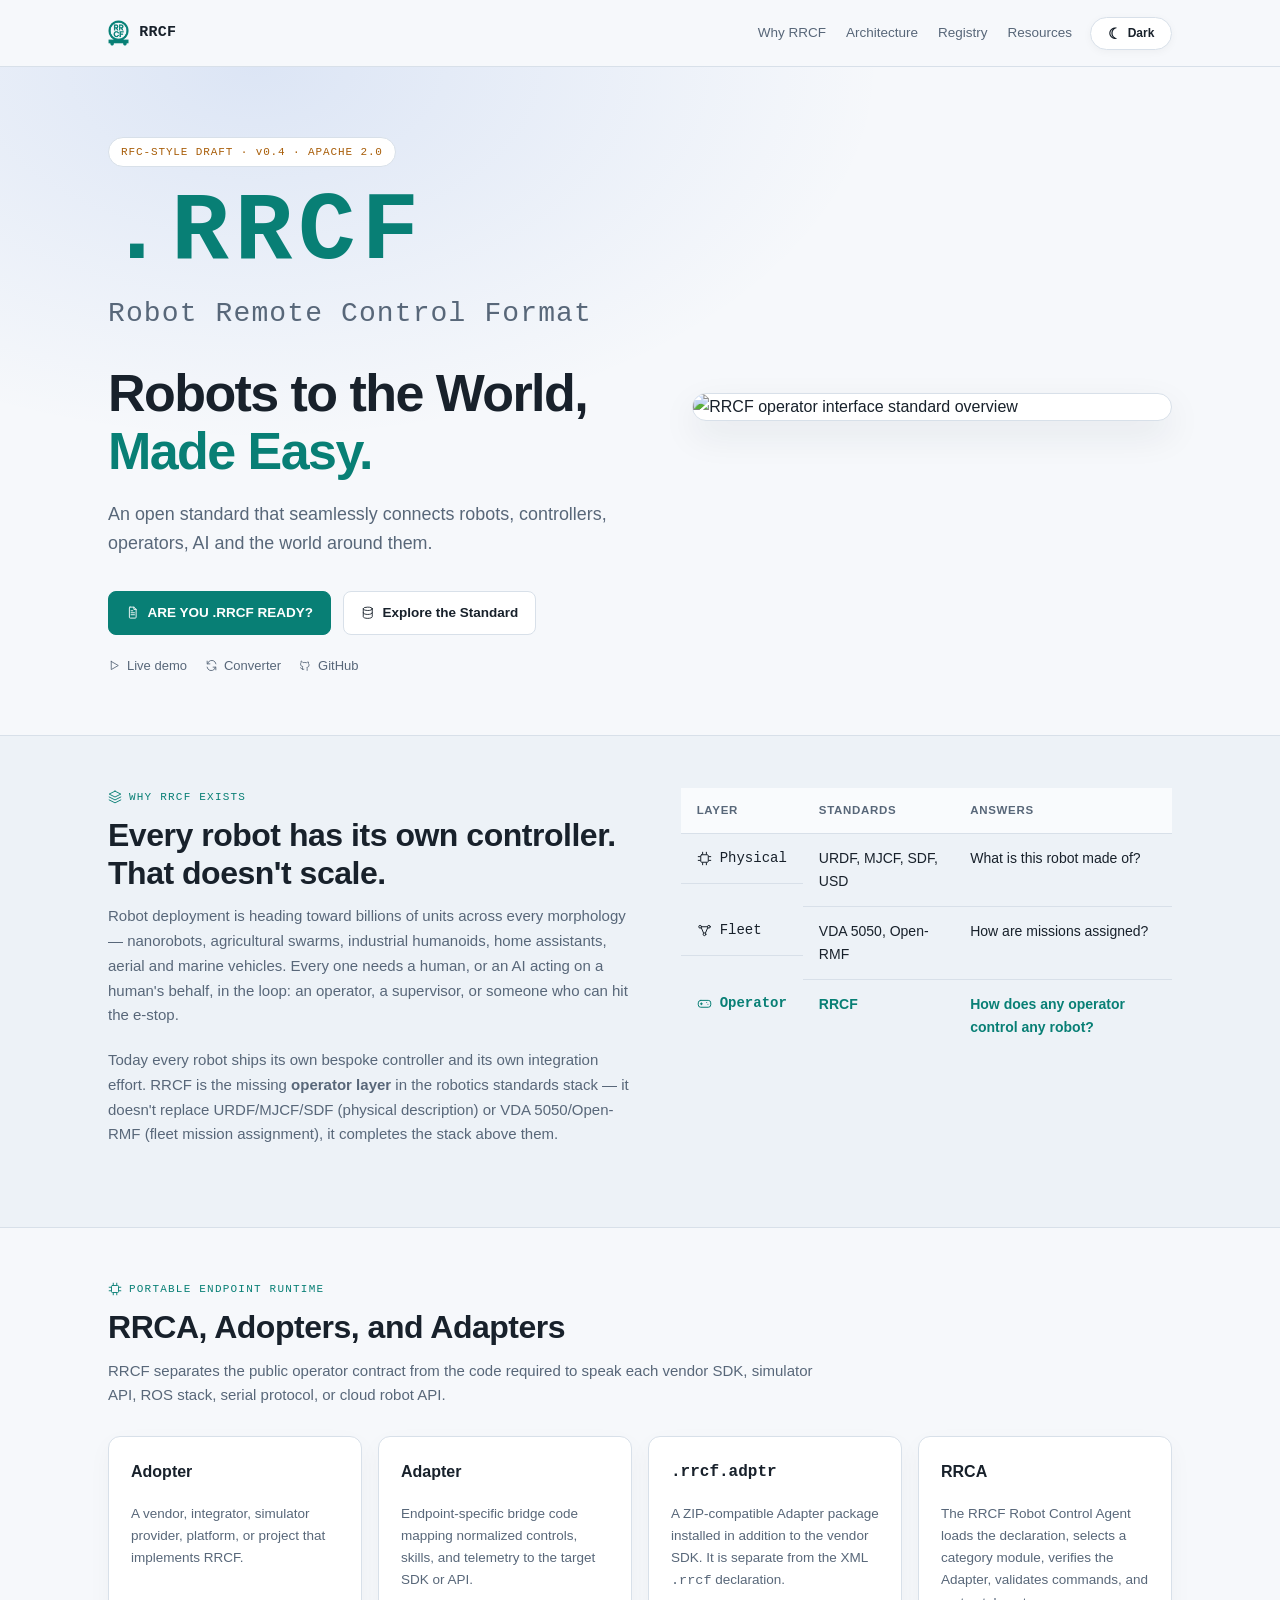
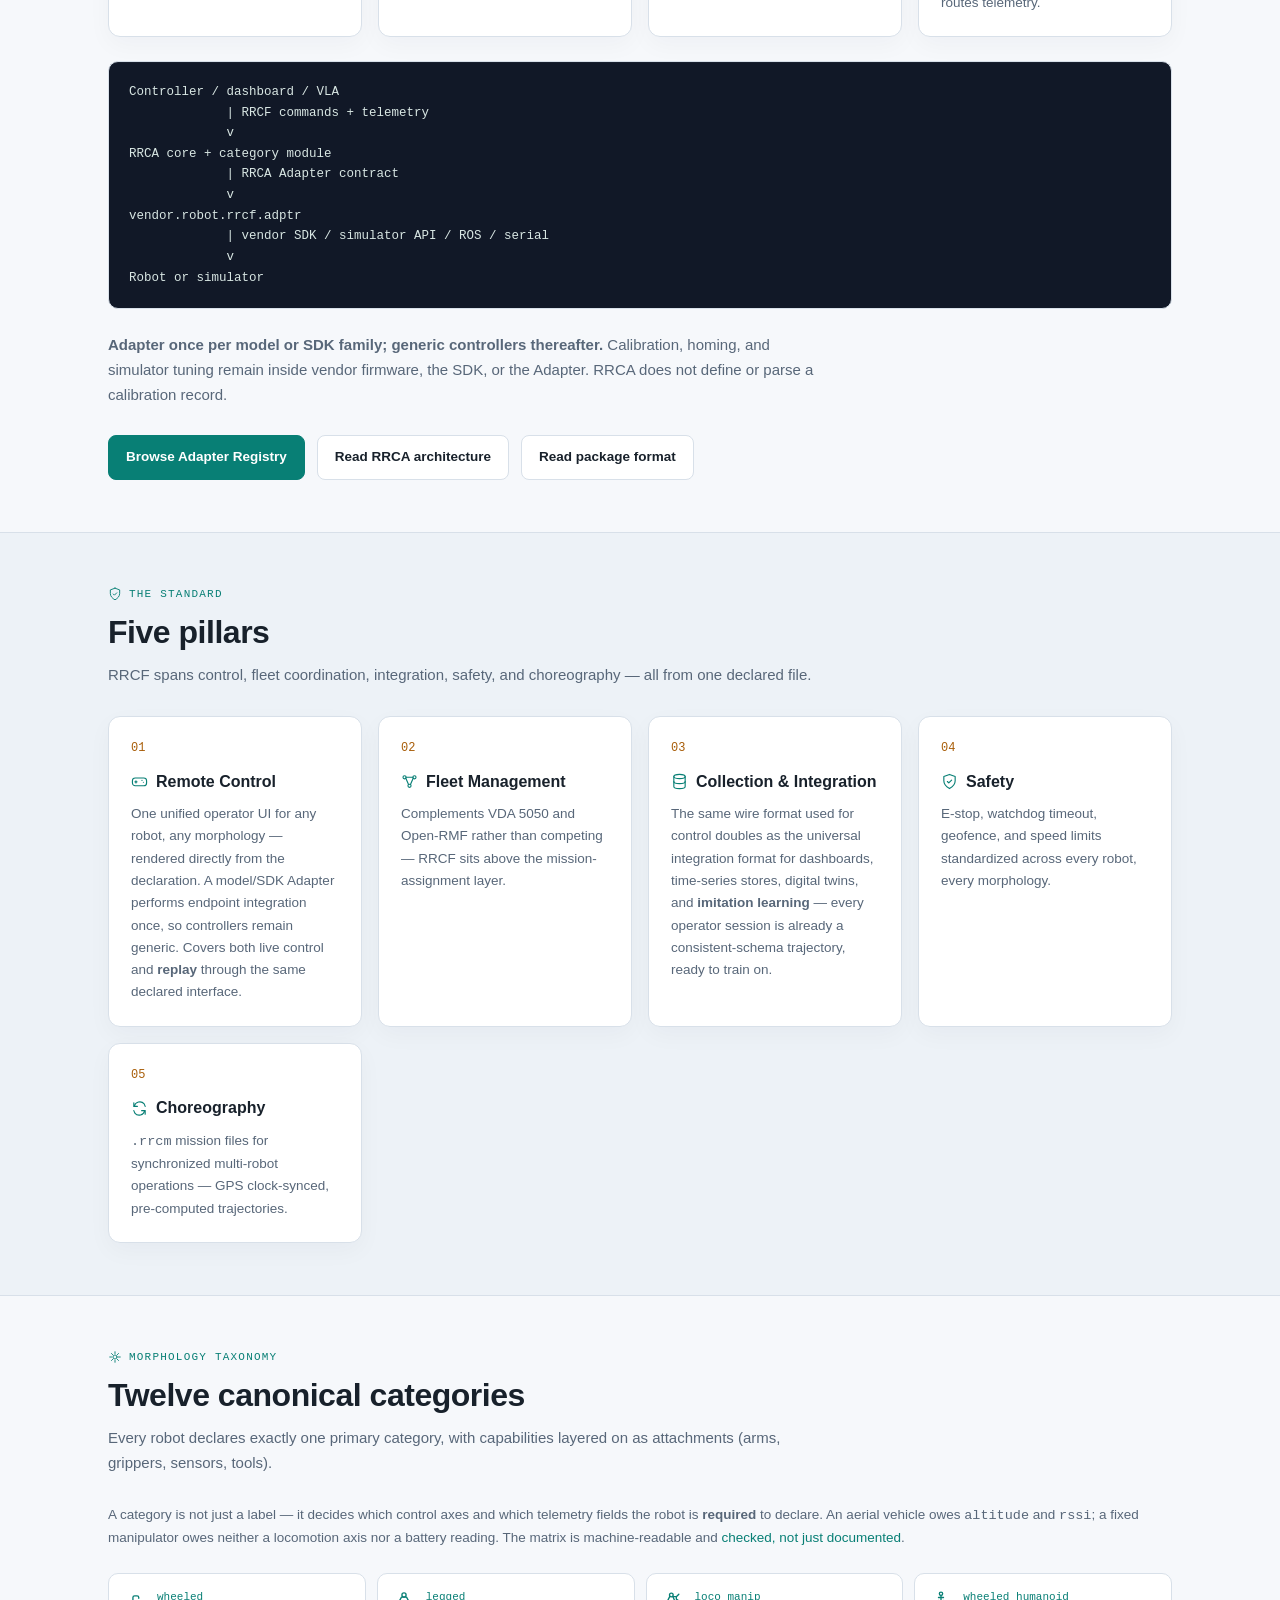
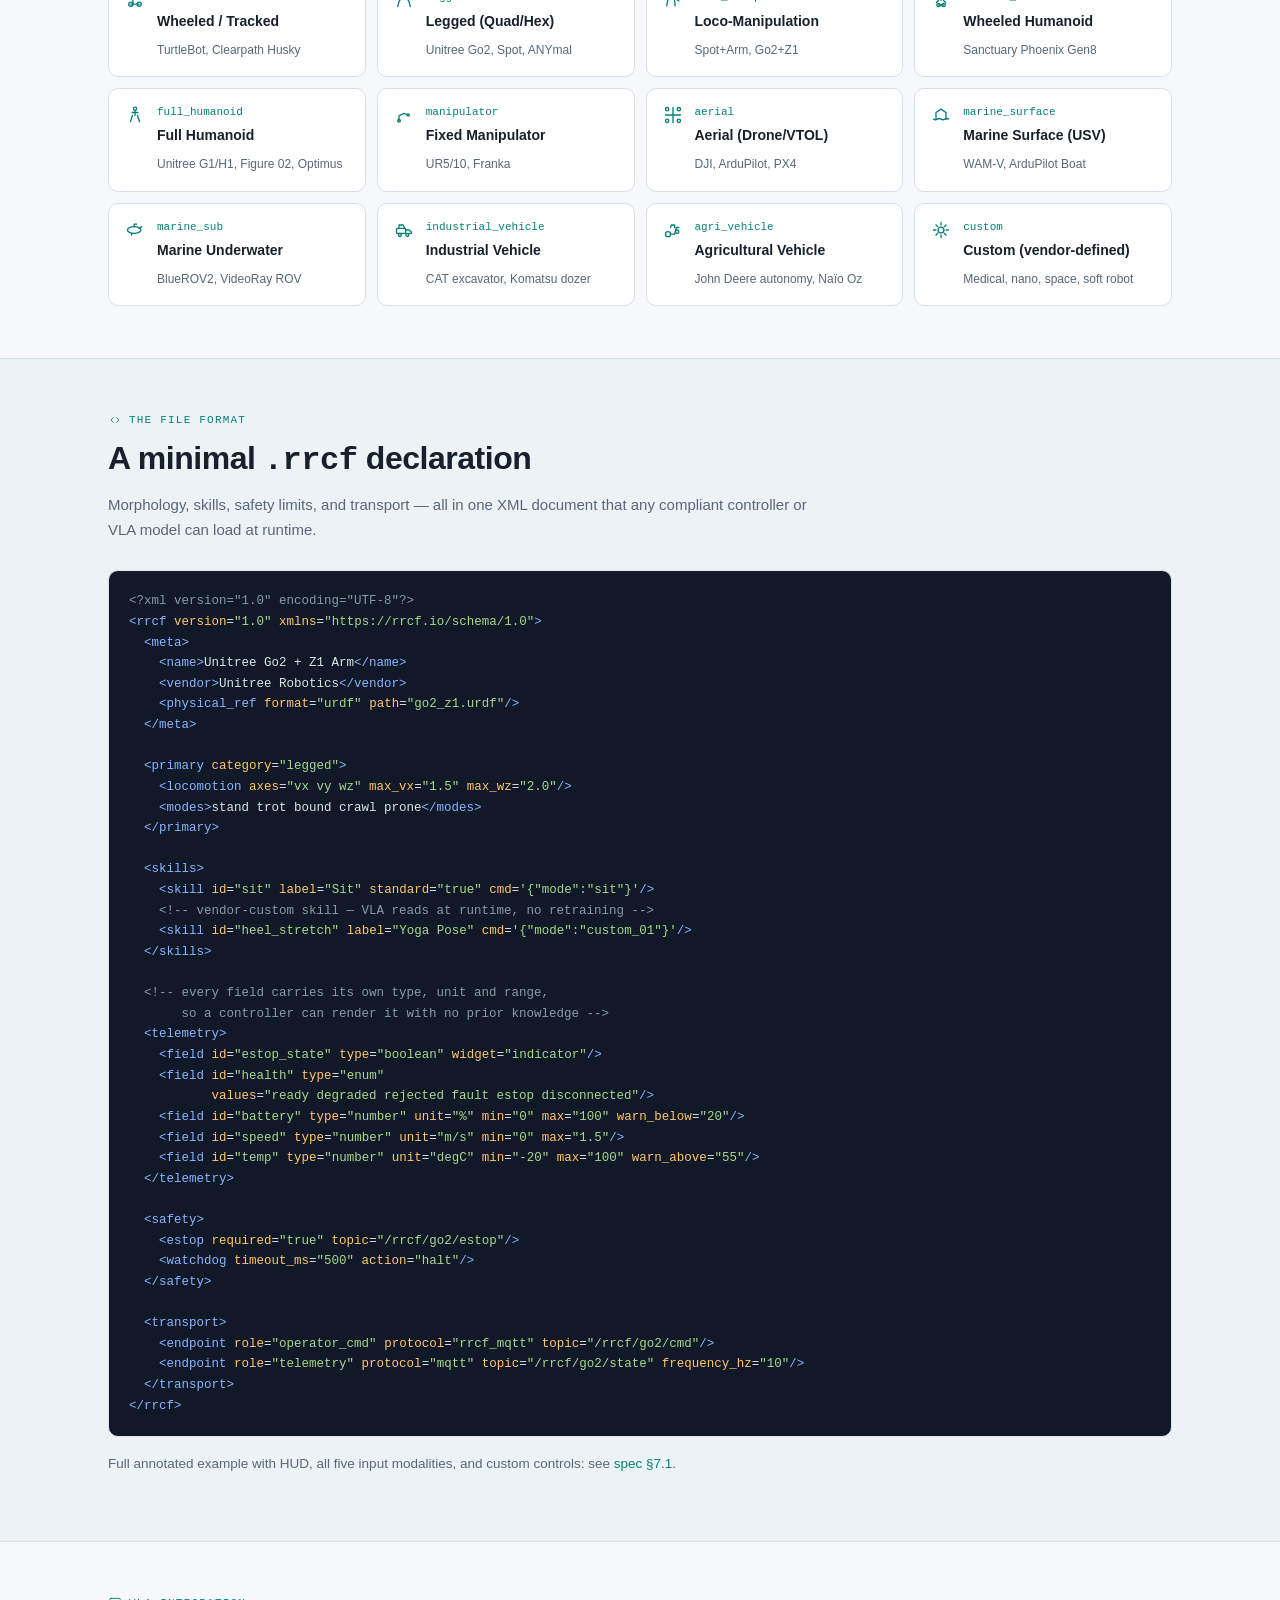
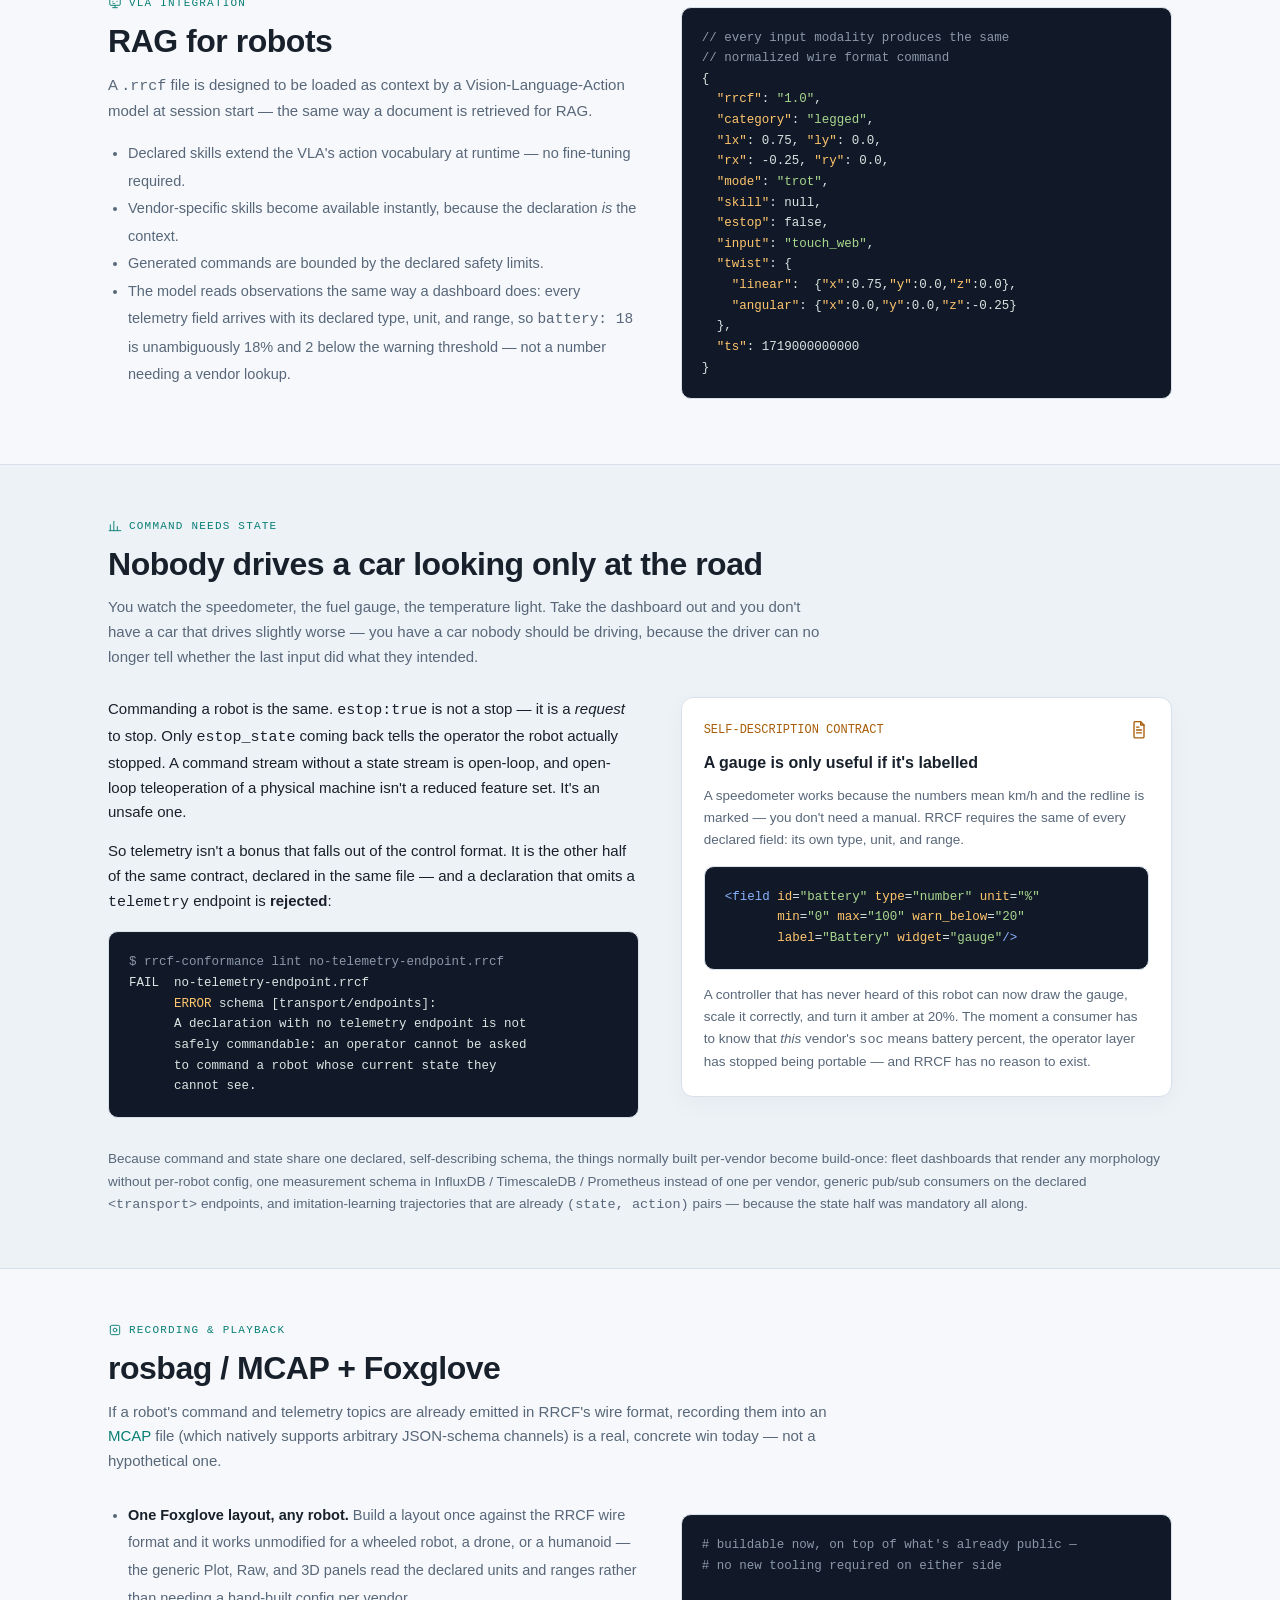
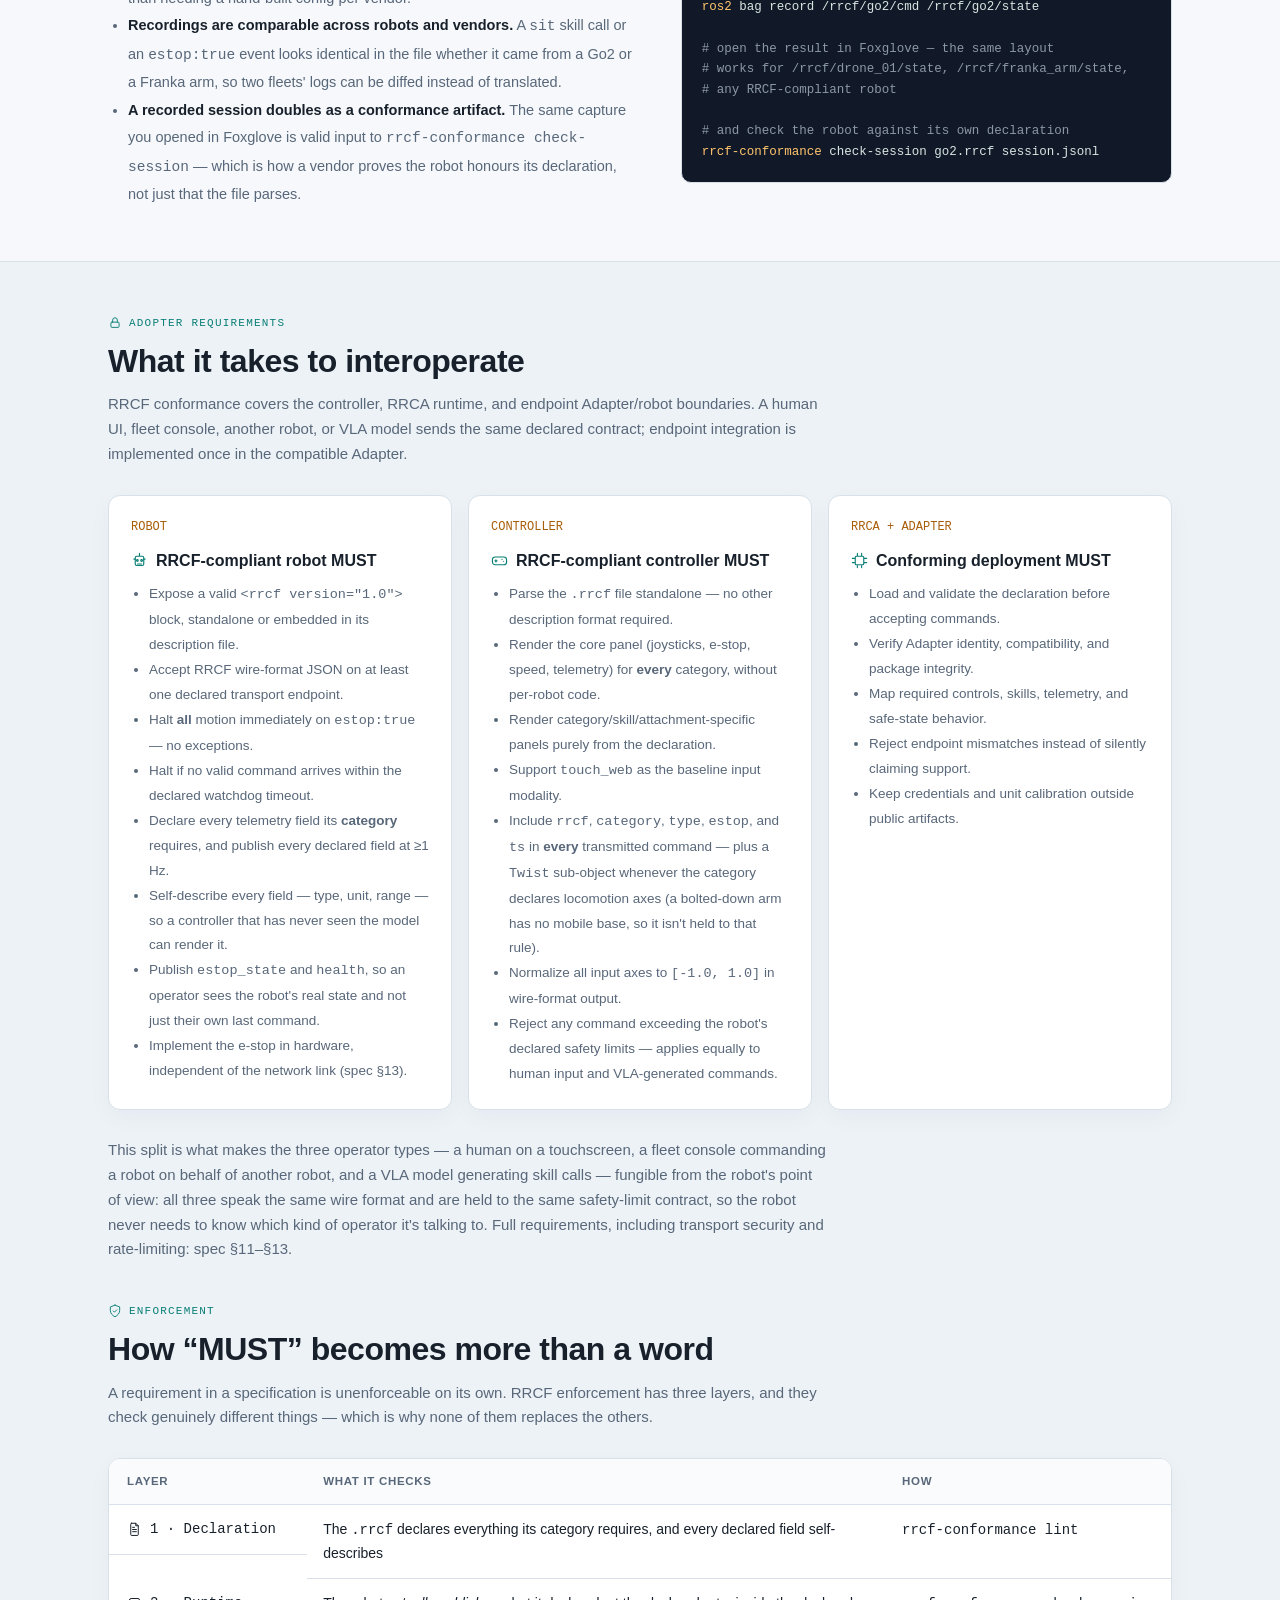
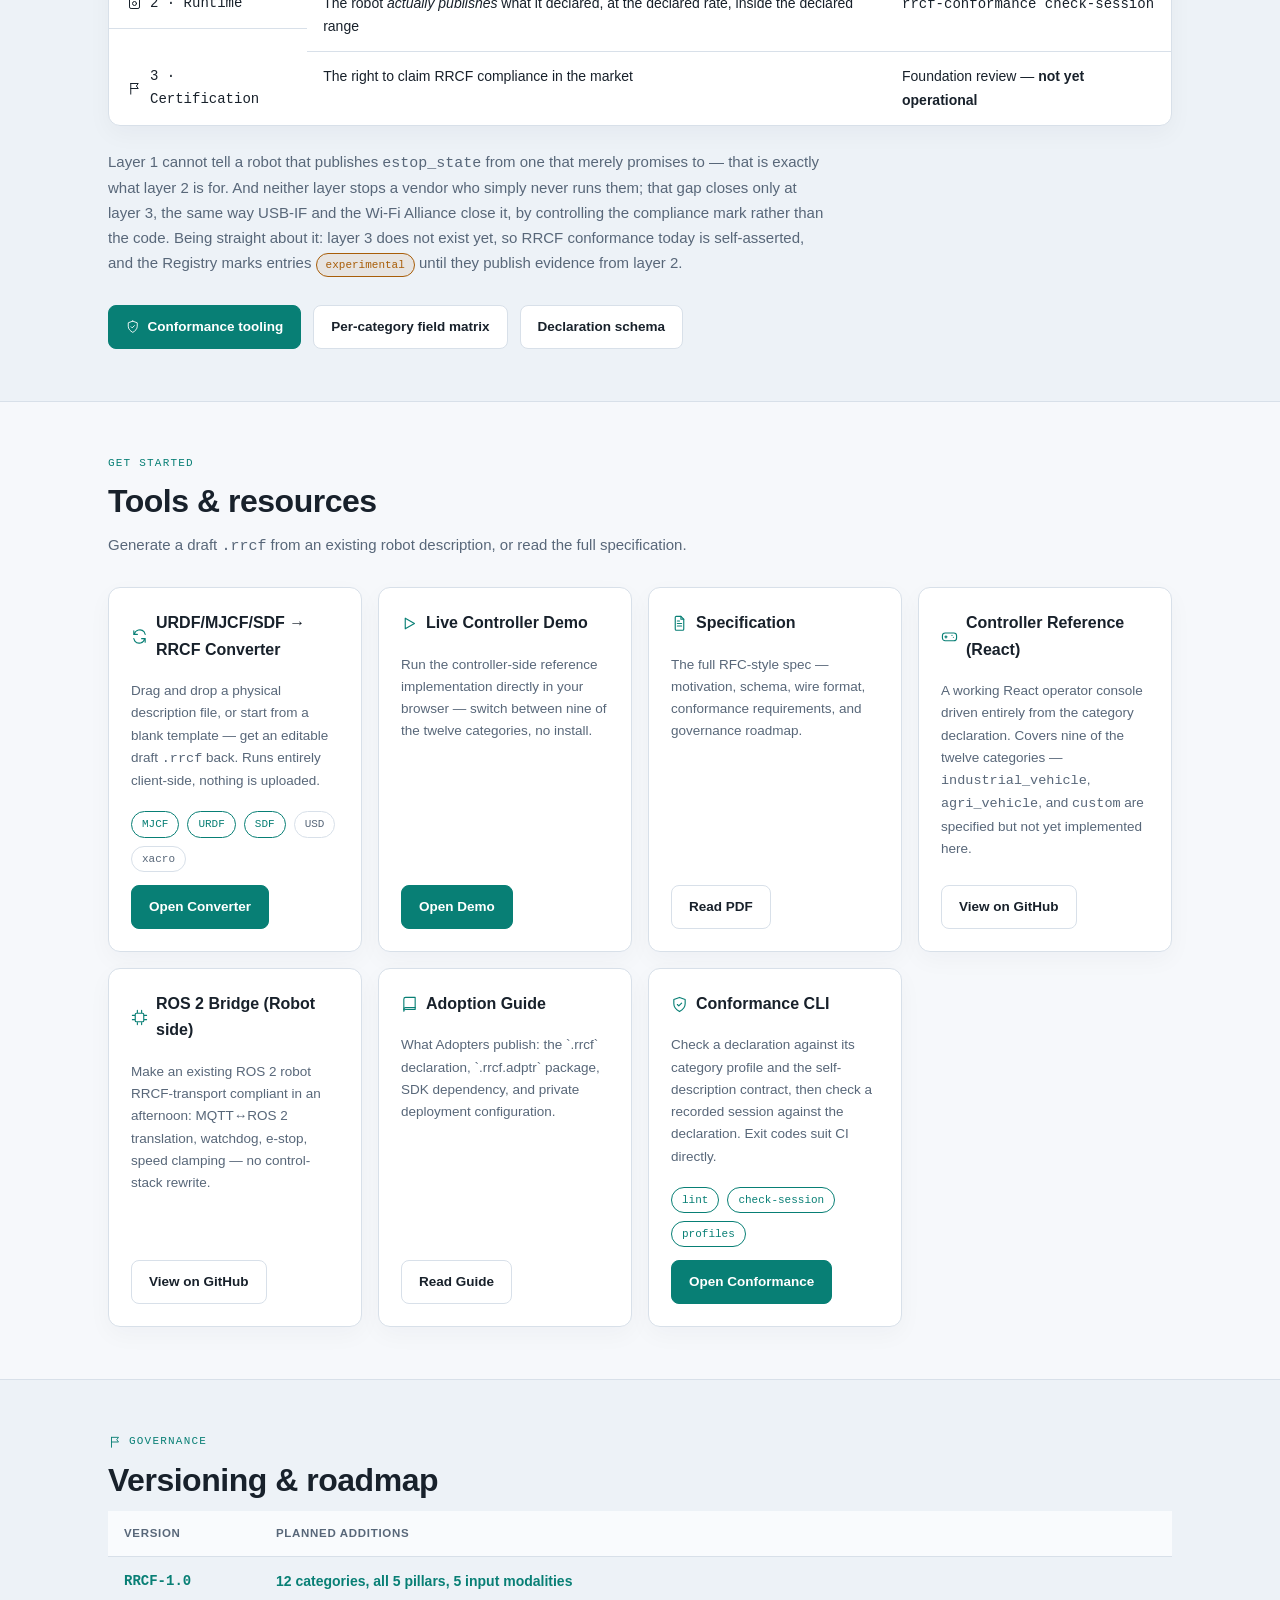
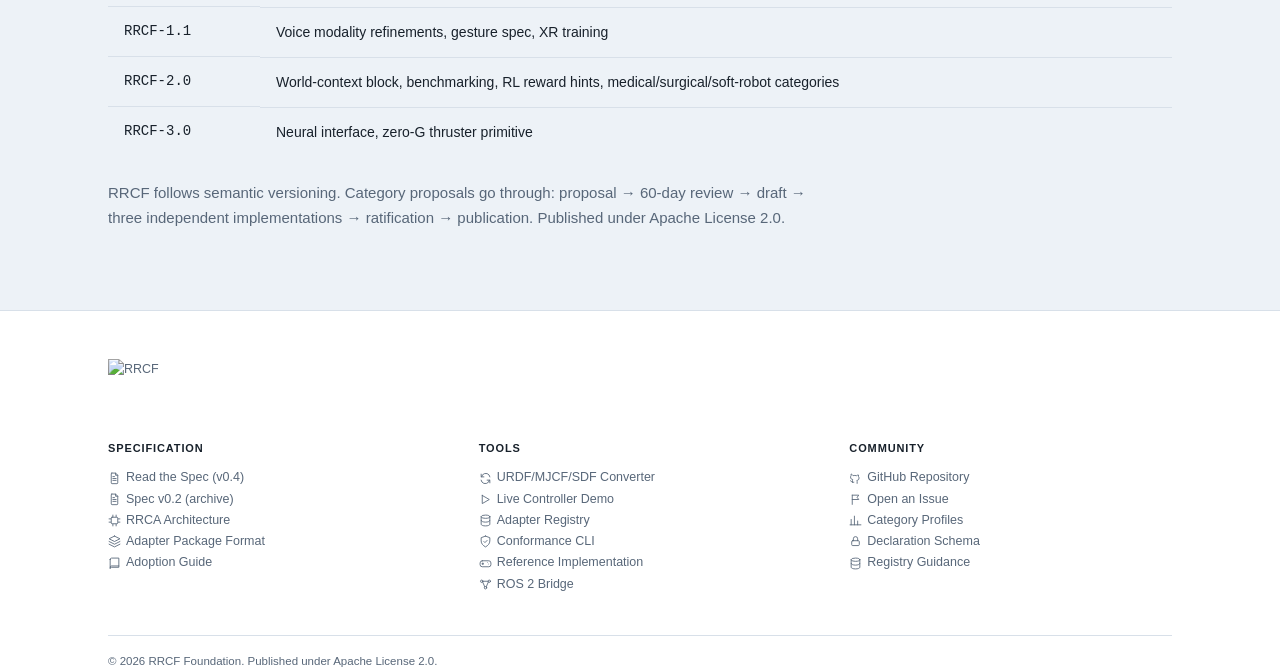
==== index.html @ bebe2f8b "hero: make .RRCF the visual anchor — 96px wordmark, tiered typography, uppercase CTA" ====
<!DOCTYPE html>
<html lang="en">
<head>
<meta charset="UTF-8">
<meta name="viewport" content="width=device-width, initial-scale=1.0">
<title>RRCF — Robot Remote Control Format</title>
<meta name="description" content="RRCF is the open Operator Interface Declaration Standard for Physical AI — one .rrcf file, any robot, any operator, human or AI.">
<link rel="icon" type="image/png" href="[data-uri]">
<script src="assets/js/theme.js?v=20260911-contract"></script>
<link rel="stylesheet" href="assets/css/style.css?v=20260911-contract">
</head>
<body>

<header class="site-nav">
  <div class="container">
    <a class="brand" href="index.html" aria-label="RRCF home"><img src="assets/images/rrcf_logo.png" alt="" style="height:26px;width:auto;display:block;"><span>RRCF</span></a>
    <div class="nav-actions">
      <nav class="links" aria-label="Primary navigation">
        <a class="nav-secondary" href="#what">Why RRCF</a>
        <a class="nav-mobile" href="#rrca">Architecture</a>
        <a class="nav-mobile" href="registry/index.html">Registry</a>
        <a class="nav-secondary" href="#tools">Resources</a>
      </nav>
      <button class="theme-toggle" type="button" data-theme-toggle aria-pressed="false"><span data-theme-icon aria-hidden="true">☾</span><span data-theme-label>Dark</span></button>
    </div>
  </div>
</header>

<section class="hero">
  <div class="container hero-grid">
    <div class="hero-copy">
      <span class="tag"><a href="https://github.com/rrcf-foundation/RRCF/blob/main/RRCF_v04_RFC_Specification.pdf" style="color:inherit;text-decoration:none;">RFC-STYLE DRAFT · v0.4 · APACHE 2.0</a></span>
      <div class="hero-wordmark">.RRCF</div>
      <div class="hero-subtitle">Robot Remote Control Format</div>
      <h1>Robots to the World, <span class="hl">Made Easy.</span></h1>
      <p class="lead">An open standard that seamlessly connects robots, controllers, operators, AI and the world around them.</p>
      <div class="hero-actions">
        <a class="btn btn-primary" href="spec/"><span class="icon" data-icon="doc"></span>ARE YOU .RRCF READY?</a>
        <a class="btn btn-secondary" href="registry/index.html"><span class="icon" data-icon="database"></span>Explore the Standard</a>
      </div>
      <div class="resource-links">
        <a href="demo/index.html"><span class="icon" data-icon="play"></span>Live demo</a>
        <a href="tools/converter.html"><span class="icon" data-icon="sync"></span>Converter</a>
        <a href="https://github.com/rrcf-foundation/RRCF"><span class="icon" data-icon="github"></span>GitHub</a>
      </div>
    </div>
    <figure class="hero-img">
      <img src="https://raw.githubusercontent.com/rrcf-foundation/RRCF/main/images/RRCF_Robot_Remote_Control_Format_full.jpg" alt="RRCF operator interface standard overview">
    </figure>
  </div>
</section>

<section id="what">
  <div class="container">
    <div class="two-col">
      <div>
        <div class="eyebrow"><span class="icon" data-icon="layers"></span>Why RRCF exists</div>
        <h2>Every robot has its own controller. That doesn't scale.</h2>
        <p class="section-sub" style="margin-bottom:20px;">
          Robot deployment is heading toward billions of units across every
          morphology — nanorobots, agricultural swarms, industrial humanoids,
          home assistants, aerial and marine vehicles. Every one needs a human,
          or an AI acting on a human's behalf, in the loop: an operator, a
          supervisor, or someone who can hit the e-stop.
        </p>
        <p class="section-sub">
          Today every robot ships its own bespoke controller and its own
          integration effort. RRCF is the missing <strong>operator layer</strong>
          in the robotics standards stack — it doesn't replace URDF/MJCF/SDF
          (physical description) or VDA 5050/Open-RMF (fleet mission
          assignment), it completes the stack above them.
        </p>
      </div>
      <div>
        <table class="stack-table">
          <thead><tr><th>Layer</th><th>Standards</th><th>Answers</th></tr></thead>
          <tbody>
            <tr><td><span class="icon" data-icon="cpu"></span>Physical</td><td>URDF, MJCF, SDF, USD</td><td>What is this robot made of?</td></tr>
            <tr><td><span class="icon" data-icon="network"></span>Fleet</td><td>VDA 5050, Open-RMF</td><td>How are missions assigned?</td></tr>
            <tr class="highlight"><td><span class="icon" data-icon="controller"></span>Operator</td><td>RRCF</td><td>How does any operator control any robot?</td></tr>
          </tbody>
        </table>
      </div>
    </div>
  </div>
</section>

<section id="rrca">
  <div class="container">
    <div class="eyebrow"><span class="icon" data-icon="cpu"></span>Portable endpoint runtime</div>
    <h2>RRCA, Adopters, and Adapters</h2>
    <p class="section-sub">RRCF separates the public operator contract from the code required to speak each vendor SDK, simulator API, ROS stack, serial protocol, or cloud robot API.</p>
    <div class="tool-grid">
      <div class="tool-card"><h3>Adopter</h3><p>A vendor, integrator, simulator provider, platform, or project that implements RRCF.</p></div>
      <div class="tool-card"><h3>Adapter</h3><p>Endpoint-specific bridge code mapping normalized controls, skills, and telemetry to the target SDK or API.</p></div>
      <div class="tool-card"><h3><code>.rrcf.adptr</code></h3><p>A ZIP-compatible Adapter package installed in addition to the vendor SDK. It is separate from the XML <code>.rrcf</code> declaration.</p></div>
      <div class="tool-card"><h3>RRCA</h3><p>The RRCF Robot Control Agent loads the declaration, selects a category module, verifies the Adapter, validates commands, and routes telemetry.</p></div>
    </div>
    <pre class="code-block architecture-flow">Controller / dashboard / VLA
             | RRCF commands + telemetry
             v
RRCA core + category module
             | RRCA Adapter contract
             v
vendor.robot.rrcf.adptr
             | vendor SDK / simulator API / ROS / serial
             v
Robot or simulator</pre>
    <p class="section-sub"><strong>Adapter once per model or SDK family; generic controllers thereafter.</strong> Calibration, homing, and simulator tuning remain inside vendor firmware, the SDK, or the Adapter. RRCA does not define or parse a calibration record.</p>
    <div class="hero-actions" style="justify-content:flex-start;margin:0;">
      <a class="btn btn-primary" href="registry/index.html">Browse Adapter Registry</a>
      <a class="btn btn-secondary" href="https://github.com/rrcf-foundation/RRCF/blob/main/architecture/rrca.md">Read RRCA architecture</a>
      <a class="btn btn-secondary" href="https://github.com/rrcf-foundation/RRCF/blob/main/architecture/adapter-package.md">Read package format</a>
    </div>
  </div>
</section>

<section id="pillars">
  <div class="container">
    <div class="eyebrow"><span class="icon" data-icon="shield"></span>The standard</div>
    <h2>Five pillars</h2>
    <p class="section-sub">RRCF spans control, fleet coordination, integration, safety, and choreography — all from one declared file.</p>
    <div class="pillars">
      <div class="pillar-card">
        <div class="num">01</div>
        <h3><span class="icon" data-icon="controller"></span>Remote Control</h3>
        <p>One unified operator UI for any robot, any morphology — rendered directly from the declaration. A model/SDK Adapter performs endpoint integration once, so controllers remain generic. Covers both live control and <strong>replay</strong> through the same declared interface.</p>
      </div>
      <div class="pillar-card">
        <div class="num">02</div>
        <h3><span class="icon" data-icon="network"></span>Fleet Management</h3>
        <p>Complements VDA 5050 and Open-RMF rather than competing — RRCF sits above the mission-assignment layer.</p>
      </div>
      <div class="pillar-card">
        <div class="num">03</div>
        <h3><span class="icon" data-icon="database"></span>Collection &amp; Integration</h3>
        <p>The same wire format used for control doubles as the universal integration format for dashboards, time-series stores, digital twins, and <strong>imitation learning</strong> — every operator session is already a consistent-schema trajectory, ready to train on.</p>
      </div>
      <div class="pillar-card">
        <div class="num">04</div>
        <h3><span class="icon" data-icon="shield"></span>Safety</h3>
        <p>E-stop, watchdog timeout, geofence, and speed limits standardized across every robot, every morphology.</p>
      </div>
      <div class="pillar-card">
        <div class="num">05</div>
        <h3><span class="icon" data-icon="sync"></span>Choreography</h3>
        <p><code>.rrcm</code> mission files for synchronized multi-robot operations — GPS clock-synced, pre-computed trajectories.</p>
      </div>
    </div>
  </div>
</section>

<section id="categories">
  <div class="container">
    <div class="eyebrow"><span class="icon" data-icon="custom"></span>Morphology taxonomy</div>
    <h2>Twelve canonical categories</h2>
    <p class="section-sub">Every robot declares exactly one primary category, with capabilities layered on as attachments (arms, grippers, sensors, tools).</p>
    <p class="inline-note" style="margin:0 0 24px;">
      A category is not just a label — it decides which control axes and which
      telemetry fields the robot is <strong>required</strong> to declare. An
      aerial vehicle owes <code>altitude</code> and <code>rssi</code>; a fixed
      manipulator owes neither a locomotion axis nor a battery reading. The
      matrix is machine-readable and
      <a href="https://github.com/rrcf-foundation/RRCF/blob/main/conformance/profiles/category-profiles.json">checked, not just documented</a>.
    </p>
    <div class="cat-grid">
      <div class="cat-chip"><span class="icon" data-icon="wheeled"></span><span><span class="id">wheeled</span><span class="label">Wheeled / Tracked</span><span class="ex">TurtleBot, Clearpath Husky</span></span></div>
      <div class="cat-chip"><span class="icon" data-icon="legged"></span><span><span class="id">legged</span><span class="label">Legged (Quad/Hex)</span><span class="ex">Unitree Go2, Spot, ANYmal</span></span></div>
      <div class="cat-chip"><span class="icon" data-icon="loco_manip"></span><span><span class="id">loco_manip</span><span class="label">Loco-Manipulation</span><span class="ex">Spot+Arm, Go2+Z1</span></span></div>
      <div class="cat-chip"><span class="icon" data-icon="wheeled_humanoid"></span><span><span class="id">wheeled_humanoid</span><span class="label">Wheeled Humanoid</span><span class="ex">Sanctuary Phoenix Gen8</span></span></div>
      <div class="cat-chip"><span class="icon" data-icon="full_humanoid"></span><span><span class="id">full_humanoid</span><span class="label">Full Humanoid</span><span class="ex">Unitree G1/H1, Figure 02, Optimus</span></span></div>
      <div class="cat-chip"><span class="icon" data-icon="manipulator"></span><span><span class="id">manipulator</span><span class="label">Fixed Manipulator</span><span class="ex">UR5/10, Franka</span></span></div>
      <div class="cat-chip"><span class="icon" data-icon="aerial"></span><span><span class="id">aerial</span><span class="label">Aerial (Drone/VTOL)</span><span class="ex">DJI, ArduPilot, PX4</span></span></div>
      <div class="cat-chip"><span class="icon" data-icon="marine_surface"></span><span><span class="id">marine_surface</span><span class="label">Marine Surface (USV)</span><span class="ex">WAM-V, ArduPilot Boat</span></span></div>
      <div class="cat-chip"><span class="icon" data-icon="marine_sub"></span><span><span class="id">marine_sub</span><span class="label">Marine Underwater</span><span class="ex">BlueROV2, VideoRay ROV</span></span></div>
      <div class="cat-chip"><span class="icon" data-icon="industrial_vehicle"></span><span><span class="id">industrial_vehicle</span><span class="label">Industrial Vehicle</span><span class="ex">CAT excavator, Komatsu dozer</span></span></div>
      <div class="cat-chip"><span class="icon" data-icon="agri_vehicle"></span><span><span class="id">agri_vehicle</span><span class="label">Agricultural Vehicle</span><span class="ex">John Deere autonomy, Naïo Oz</span></span></div>
      <div class="cat-chip"><span class="icon" data-icon="custom"></span><span><span class="id">custom</span><span class="label">Custom (vendor-defined)</span><span class="ex">Medical, nano, space, soft robot</span></span></div>
    </div>
  </div>
</section>

<section id="example">
  <div class="container">
    <div class="eyebrow"><span class="icon" data-icon="code"></span>The file format</div>
    <h2>A minimal <code>.rrcf</code> declaration</h2>
    <p class="section-sub">Morphology, skills, safety limits, and transport — all in one XML document that any compliant controller or VLA model can load at runtime.</p>
    <pre class="code-block"><span class="cm">&lt;?xml version="1.0" encoding="UTF-8"?&gt;</span>
<span class="tag">&lt;rrcf</span> <span class="attr">version</span>=<span class="str">"1.0"</span> <span class="attr">xmlns</span>=<span class="str">"https://rrcf.io/schema/1.0"</span><span class="tag">&gt;</span>
  <span class="tag">&lt;meta&gt;</span>
    <span class="tag">&lt;name&gt;</span>Unitree Go2 + Z1 Arm<span class="tag">&lt;/name&gt;</span>
    <span class="tag">&lt;vendor&gt;</span>Unitree Robotics<span class="tag">&lt;/vendor&gt;</span>
    <span class="tag">&lt;physical_ref</span> <span class="attr">format</span>=<span class="str">"urdf"</span> <span class="attr">path</span>=<span class="str">"go2_z1.urdf"</span><span class="tag">/&gt;</span>
  <span class="tag">&lt;/meta&gt;</span>

  <span class="tag">&lt;primary</span> <span class="attr">category</span>=<span class="str">"legged"</span><span class="tag">&gt;</span>
    <span class="tag">&lt;locomotion</span> <span class="attr">axes</span>=<span class="str">"vx vy wz"</span> <span class="attr">max_vx</span>=<span class="str">"1.5"</span> <span class="attr">max_wz</span>=<span class="str">"2.0"</span><span class="tag">/&gt;</span>
    <span class="tag">&lt;modes&gt;</span>stand trot bound crawl prone<span class="tag">&lt;/modes&gt;</span>
  <span class="tag">&lt;/primary&gt;</span>

  <span class="tag">&lt;skills&gt;</span>
    <span class="tag">&lt;skill</span> <span class="attr">id</span>=<span class="str">"sit"</span> <span class="attr">label</span>=<span class="str">"Sit"</span> <span class="attr">standard</span>=<span class="str">"true"</span> <span class="attr">cmd</span>=<span class="str">'{"mode":"sit"}'</span><span class="tag">/&gt;</span>
    <span class="cm">&lt;!-- vendor-custom skill — VLA reads at runtime, no retraining --&gt;</span>
    <span class="tag">&lt;skill</span> <span class="attr">id</span>=<span class="str">"heel_stretch"</span> <span class="attr">label</span>=<span class="str">"Yoga Pose"</span> <span class="attr">cmd</span>=<span class="str">'{"mode":"custom_01"}'</span><span class="tag">/&gt;</span>
  <span class="tag">&lt;/skills&gt;</span>

  <span class="cm">&lt;!-- every field carries its own type, unit and range,
       so a controller can render it with no prior knowledge --&gt;</span>
  <span class="tag">&lt;telemetry&gt;</span>
    <span class="tag">&lt;field</span> <span class="attr">id</span>=<span class="str">"estop_state"</span> <span class="attr">type</span>=<span class="str">"boolean"</span> <span class="attr">widget</span>=<span class="str">"indicator"</span><span class="tag">/&gt;</span>
    <span class="tag">&lt;field</span> <span class="attr">id</span>=<span class="str">"health"</span> <span class="attr">type</span>=<span class="str">"enum"</span>
           <span class="attr">values</span>=<span class="str">"ready degraded rejected fault estop disconnected"</span><span class="tag">/&gt;</span>
    <span class="tag">&lt;field</span> <span class="attr">id</span>=<span class="str">"battery"</span> <span class="attr">type</span>=<span class="str">"number"</span> <span class="attr">unit</span>=<span class="str">"%"</span> <span class="attr">min</span>=<span class="str">"0"</span> <span class="attr">max</span>=<span class="str">"100"</span> <span class="attr">warn_below</span>=<span class="str">"20"</span><span class="tag">/&gt;</span>
    <span class="tag">&lt;field</span> <span class="attr">id</span>=<span class="str">"speed"</span> <span class="attr">type</span>=<span class="str">"number"</span> <span class="attr">unit</span>=<span class="str">"m/s"</span> <span class="attr">min</span>=<span class="str">"0"</span> <span class="attr">max</span>=<span class="str">"1.5"</span><span class="tag">/&gt;</span>
    <span class="tag">&lt;field</span> <span class="attr">id</span>=<span class="str">"temp"</span> <span class="attr">type</span>=<span class="str">"number"</span> <span class="attr">unit</span>=<span class="str">"degC"</span> <span class="attr">min</span>=<span class="str">"-20"</span> <span class="attr">max</span>=<span class="str">"100"</span> <span class="attr">warn_above</span>=<span class="str">"55"</span><span class="tag">/&gt;</span>
  <span class="tag">&lt;/telemetry&gt;</span>

  <span class="tag">&lt;safety&gt;</span>
    <span class="tag">&lt;estop</span> <span class="attr">required</span>=<span class="str">"true"</span> <span class="attr">topic</span>=<span class="str">"/rrcf/go2/estop"</span><span class="tag">/&gt;</span>
    <span class="tag">&lt;watchdog</span> <span class="attr">timeout_ms</span>=<span class="str">"500"</span> <span class="attr">action</span>=<span class="str">"halt"</span><span class="tag">/&gt;</span>
  <span class="tag">&lt;/safety&gt;</span>

  <span class="tag">&lt;transport&gt;</span>
    <span class="tag">&lt;endpoint</span> <span class="attr">role</span>=<span class="str">"operator_cmd"</span> <span class="attr">protocol</span>=<span class="str">"rrcf_mqtt"</span> <span class="attr">topic</span>=<span class="str">"/rrcf/go2/cmd"</span><span class="tag">/&gt;</span>
    <span class="tag">&lt;endpoint</span> <span class="attr">role</span>=<span class="str">"telemetry"</span> <span class="attr">protocol</span>=<span class="str">"mqtt"</span> <span class="attr">topic</span>=<span class="str">"/rrcf/go2/state"</span> <span class="attr">frequency_hz</span>=<span class="str">"10"</span><span class="tag">/&gt;</span>
  <span class="tag">&lt;/transport&gt;</span>
<span class="tag">&lt;/rrcf&gt;</span></pre>
    <p style="margin-top:16px; font-size:13.5px; color:var(--dim);">
      Full annotated example with HUD, all five input modalities, and custom controls: see
      <a href="https://github.com/rrcf-foundation/RRCF/blob/main/RRCF_v04_RFC_Specification.pdf">spec §7.1</a>.
    </p>
  </div>
</section>

<section id="vla">
  <div class="container">
    <div class="two-col">
      <div>
        <div class="eyebrow"><span class="icon" data-icon="vla"></span>VLA integration</div>
        <h2>RAG for robots</h2>
        <p class="section-sub" style="margin-bottom:16px;">
          A <code>.rrcf</code> file is designed to be loaded as context by a
          Vision-Language-Action model at session start — the same way a
          document is retrieved for RAG.
        </p>
        <ul style="color:var(--dim); font-size:14.5px; line-height:1.9; padding-left:20px;">
          <li>Declared skills extend the VLA's action vocabulary at runtime — no fine-tuning required.</li>
          <li>Vendor-specific skills become available instantly, because the declaration <em>is</em> the context.</li>
          <li>Generated commands are bounded by the declared safety limits.</li>
          <li>The model reads observations the same way a dashboard does: every telemetry field arrives with its declared type, unit, and range, so <code>battery: 18</code> is unambiguously 18% and 2 below the warning threshold — not a number needing a vendor lookup.</li>
        </ul>
      </div>
      <div>
        <pre class="code-block"><span class="cm">// every input modality produces the same
// normalized wire format command</span>
{
  <span class="attr">"rrcf"</span>: <span class="str">"1.0"</span>,
  <span class="attr">"category"</span>: <span class="str">"legged"</span>,
  <span class="attr">"lx"</span>: 0.75, <span class="attr">"ly"</span>: 0.0,
  <span class="attr">"rx"</span>: -0.25, <span class="attr">"ry"</span>: 0.0,
  <span class="attr">"mode"</span>: <span class="str">"trot"</span>,
  <span class="attr">"skill"</span>: null,
  <span class="attr">"estop"</span>: false,
  <span class="attr">"input"</span>: <span class="str">"touch_web"</span>,
  <span class="attr">"twist"</span>: {
    <span class="attr">"linear"</span>:  {<span class="attr">"x"</span>:0.75,<span class="attr">"y"</span>:0.0,<span class="attr">"z"</span>:0.0},
    <span class="attr">"angular"</span>: {<span class="attr">"x"</span>:0.0,<span class="attr">"y"</span>:0.0,<span class="attr">"z"</span>:-0.25}
  },
  <span class="attr">"ts"</span>: 1719000000000
}</pre>
      </div>
    </div>
  </div>
</section>

<section id="telemetry">
  <div class="container">
    <div class="eyebrow"><span class="icon" data-icon="chart"></span>Command needs state</div>
    <h2>Nobody drives a car looking only at the road</h2>
    <p class="section-sub">
      You watch the speedometer, the fuel gauge, the temperature light. Take the
      dashboard out and you don't have a car that drives slightly worse — you have
      a car nobody should be driving, because the driver can no longer tell whether
      the last input did what they intended.
    </p>
    <div class="two-col">
      <div>
        <p style="margin:0 0 14px; font-size:15px;">
          Commanding a robot is the same. <code>estop:true</code> is not a stop —
          it is a <em>request</em> to stop. Only <code>estop_state</code> coming
          back tells the operator the robot actually stopped. A command stream
          without a state stream is open-loop, and open-loop teleoperation of a
          physical machine isn't a reduced feature set. It's an unsafe one.
        </p>
        <p style="margin:0 0 16px; font-size:15px;">
          So telemetry isn't a bonus that falls out of the control format. It is
          the other half of the same contract, declared in the same file — and a
          declaration that omits a <code>telemetry</code> endpoint is
          <strong>rejected</strong>:
        </p>
        <pre class="code-block"><span class="cm">$ rrcf-conformance lint no-telemetry-endpoint.rrcf</span>
FAIL  no-telemetry-endpoint.rrcf
      <span class="attr">ERROR</span> schema [transport/endpoints]:
      A declaration with no telemetry endpoint is not
      safely commandable: an operator cannot be asked
      to command a robot whose current state they
      cannot see.</pre>
      </div>
      <div>
        <div class="pillar-card">
          <div class="num">SELF-DESCRIPTION CONTRACT<span class="icon" data-icon="doc"></span></div>
          <h3>A gauge is only useful if it's labelled</h3>
          <p style="margin-bottom:14px;">
            A speedometer works because the numbers mean km/h and the redline is
            marked — you don't need a manual. RRCF requires the same of every
            declared field: its own type, unit, and range.
          </p>
          <pre class="code-block" style="margin:0 0 14px;"><span class="tag">&lt;field</span> <span class="attr">id</span>=<span class="str">"battery"</span> <span class="attr">type</span>=<span class="str">"number"</span> <span class="attr">unit</span>=<span class="str">"%"</span>
       <span class="attr">min</span>=<span class="str">"0"</span> <span class="attr">max</span>=<span class="str">"100"</span> <span class="attr">warn_below</span>=<span class="str">"20"</span>
       <span class="attr">label</span>=<span class="str">"Battery"</span> <span class="attr">widget</span>=<span class="str">"gauge"</span><span class="tag">/&gt;</span></pre>
          <p style="margin:0;">
            A controller that has never heard of this robot can now draw the gauge,
            scale it correctly, and turn it amber at 20%. The moment a consumer has
            to know that <em>this</em> vendor's <code>soc</code> means battery
            percent, the operator layer has stopped being portable — and RRCF has
            no reason to exist.
          </p>
        </div>
      </div>
    </div>
    <p class="inline-note">
      Because command and state share one declared, self-describing schema, the
      things normally built per-vendor become build-once: fleet dashboards that
      render any morphology without per-robot config, one measurement schema in
      InfluxDB / TimescaleDB / Prometheus instead of one per vendor, generic
      pub/sub consumers on the declared <code>&lt;transport&gt;</code> endpoints,
      and imitation-learning trajectories that are already
      <code>(state, action)</code> pairs — because the state half was mandatory
      all along.
    </p>
  </div>
</section>

<section id="foxglove">
  <div class="container">
    <div class="eyebrow"><span class="icon" data-icon="record"></span>Recording &amp; playback</div>
    <h2>rosbag / MCAP + Foxglove</h2>
    <p class="section-sub">
      If a robot's command and telemetry topics are already emitted in RRCF's
      wire format, recording them into an
      <a href="https://mcap.dev/" target="_blank" rel="noopener">MCAP</a> file
      (which natively supports arbitrary JSON-schema channels) is a real,
      concrete win today — not a hypothetical one.
    </p>
    <div class="two-col">
      <div>
        <ul style="color:var(--dim); font-size:14.5px; line-height:1.9; padding-left:20px; margin:0;">
          <li><strong style="color:var(--text);">One Foxglove layout, any robot.</strong> Build a layout once against the RRCF wire format and it works unmodified for a wheeled robot, a drone, or a humanoid — the generic Plot, Raw, and 3D panels read the declared units and ranges rather than needing a hand-built config per vendor.</li>
          <li><strong style="color:var(--text);">Recordings are comparable across robots and vendors.</strong> A <code>sit</code> skill call or an <code>estop:true</code> event looks identical in the file whether it came from a Go2 or a Franka arm, so two fleets' logs can be diffed instead of translated.</li>
          <li><strong style="color:var(--text);">A recorded session doubles as a conformance artifact.</strong> The same capture you opened in Foxglove is valid input to <code>rrcf-conformance check-session</code> — which is how a vendor proves the robot honours its declaration, not just that the file parses.</li>
        </ul>
      </div>
      <div>
        <pre class="code-block"><span class="cm"># buildable now, on top of what's already public —
# no new tooling required on either side</span>

<span class="attr">ros2</span> bag record /rrcf/go2/cmd /rrcf/go2/state

<span class="cm"># open the result in Foxglove — the same layout
# works for /rrcf/drone_01/state, /rrcf/franka_arm/state,
# any RRCF-compliant robot</span>

<span class="cm"># and check the robot against its own declaration</span>
<span class="attr">rrcf-conformance</span> check-session go2.rrcf session.jsonl</pre>
      </div>
    </div>
  </div>
</section>

<section id="conformance">
  <div class="container">
    <div class="eyebrow"><span class="icon" data-icon="lock"></span>Adopter requirements</div>
    <h2>What it takes to interoperate</h2>
    <p class="section-sub">
      RRCF conformance covers the controller, RRCA runtime, and endpoint
      Adapter/robot boundaries. A human UI, fleet console, another robot, or
      VLA model sends the same declared contract; endpoint integration is
      implemented once in the compatible Adapter.
    </p>
    <div class="tool-grid">
      <div class="pillar-card">
        <div class="num">ROBOT</div>
        <h3><span class="icon" data-icon="robot"></span>RRCF-compliant robot MUST</h3>
        <ul style="color:var(--dim); font-size:13.5px; line-height:1.85; padding-left:18px; margin:0;">
          <li>Expose a valid <code>&lt;rrcf version="1.0"&gt;</code> block, standalone or embedded in its description file.</li>
          <li>Accept RRCF wire-format JSON on at least one declared transport endpoint.</li>
          <li>Halt <strong>all</strong> motion immediately on <code>estop:true</code> — no exceptions.</li>
          <li>Halt if no valid command arrives within the declared watchdog timeout.</li>
          <li>Declare every telemetry field its <strong>category</strong> requires, and publish every declared field at ≥1 Hz.</li>
          <li>Self-describe every field — type, unit, range — so a controller that has never seen the model can render it.</li>
          <li>Publish <code>estop_state</code> and <code>health</code>, so an operator sees the robot's real state and not just their own last command.</li>
          <li>Implement the e-stop in hardware, independent of the network link (spec §13).</li>
        </ul>
      </div>
      <div class="pillar-card">
        <div class="num">CONTROLLER</div>
        <h3><span class="icon" data-icon="controller"></span>RRCF-compliant controller MUST</h3>
        <ul style="color:var(--dim); font-size:13.5px; line-height:1.85; padding-left:18px; margin:0;">
          <li>Parse the <code>.rrcf</code> file standalone — no other description format required.</li>
          <li>Render the core panel (joysticks, e-stop, speed, telemetry) for <strong>every</strong> category, without per-robot code.</li>
          <li>Render category/skill/attachment-specific panels purely from the declaration.</li>
          <li>Support <code>touch_web</code> as the baseline input modality.</li>
          <li>Include <code>rrcf</code>, <code>category</code>, <code>type</code>, <code>estop</code>, and <code>ts</code> in <strong>every</strong> transmitted command — plus a <code>Twist</code> sub-object whenever the category declares locomotion axes (a bolted-down arm has no mobile base, so it isn't held to that rule).</li>
          <li>Normalize all input axes to <code>[-1.0, 1.0]</code> in wire-format output.</li>
          <li>Reject any command exceeding the robot's declared safety limits — applies equally to human input and VLA-generated commands.</li>
        </ul>
      </div>
      <div class="pillar-card">
        <div class="num">RRCA + ADAPTER</div>
        <h3><span class="icon" data-icon="cpu"></span>Conforming deployment MUST</h3>
        <ul style="color:var(--dim); font-size:13.5px; line-height:1.85; padding-left:18px; margin:0;">
          <li>Load and validate the declaration before accepting commands.</li>
          <li>Verify Adapter identity, compatibility, and package integrity.</li>
          <li>Map required controls, skills, telemetry, and safe-state behavior.</li>
          <li>Reject endpoint mismatches instead of silently claiming support.</li>
          <li>Keep credentials and unit calibration outside public artifacts.</li>
        </ul>
      </div>
    </div>
    <p class="section-sub" style="margin-top:28px;">
      This split is what makes the three operator types — a human on a
      touchscreen, a fleet console commanding a robot on behalf of another
      robot, and a VLA model generating skill calls — fungible from the
      robot's point of view: all three speak the same wire format and are
      held to the same safety-limit contract, so the robot never needs to
      know which kind of operator it's talking to. Full requirements,
      including transport security and rate-limiting: spec §11–§13.
    </p>

    <div class="eyebrow" style="margin-top:40px;"><span class="icon" data-icon="shield"></span>Enforcement</div>
    <h2>How &ldquo;MUST&rdquo; becomes more than a word</h2>
    <p class="section-sub">
      A requirement in a specification is unenforceable on its own. RRCF
      enforcement has three layers, and they check genuinely different things —
      which is why none of them replaces the others.
    </p>
    <div class="table-wrap">
      <table class="stack-table">
        <thead><tr><th>Layer</th><th>What it checks</th><th>How</th></tr></thead>
        <tbody>
          <tr>
            <td><span class="icon" data-icon="doc"></span>1 · Declaration</td>
            <td>The <code>.rrcf</code> declares everything its category requires, and every declared field self-describes</td>
            <td><code>rrcf-conformance lint</code></td>
          </tr>
          <tr>
            <td><span class="icon" data-icon="record"></span>2 · Runtime</td>
            <td>The robot <em>actually publishes</em> what it declared, at the declared rate, inside the declared range</td>
            <td><code>rrcf-conformance check-session</code></td>
          </tr>
          <tr>
            <td><span class="icon" data-icon="flag"></span>3 · Certification</td>
            <td>The right to claim RRCF compliance in the market</td>
            <td>Foundation review — <strong>not yet operational</strong></td>
          </tr>
        </tbody>
      </table>
    </div>
    <p class="section-sub" style="margin-top:24px;">
      Layer 1 cannot tell a robot that publishes <code>estop_state</code> from
      one that merely promises to — that is exactly what layer 2 is for. And
      neither layer stops a vendor who simply never runs them; that gap closes
      only at layer 3, the same way USB-IF and the Wi-Fi Alliance close it, by
      controlling the compliance mark rather than the code. Being straight about
      it: layer 3 does not exist yet, so RRCF conformance today is
      self-asserted, and the Registry marks entries
      <span class="status status-experimental">experimental</span> until they
      publish evidence from layer 2.
    </p>
    <div class="section-actions">
      <a class="btn btn-primary" href="https://github.com/rrcf-foundation/RRCF/tree/main/conformance"><span class="icon" data-icon="shield"></span>Conformance tooling</a>
      <a class="btn btn-secondary" href="https://github.com/rrcf-foundation/RRCF/blob/main/conformance/profiles/category-profiles.json">Per-category field matrix</a>
      <a class="btn btn-secondary" href="https://github.com/rrcf-foundation/RRCF/blob/main/conformance/schema/rrcf-declaration.schema.json">Declaration schema</a>
    </div>
  </div>
</section>

<section id="tools">
  <div class="container">
    <div class="eyebrow">Get started</div>
    <h2>Tools &amp; resources</h2>
    <p class="section-sub">Generate a draft <code>.rrcf</code> from an existing robot description, or read the full specification.</p>
    <div class="tool-grid">
      <div class="tool-card">
        <h3><span class="icon" data-icon="sync"></span>URDF/MJCF/SDF → RRCF Converter</h3>
        <p>Drag and drop a physical description file, or start from a blank template — get an editable draft <code>.rrcf</code> back. Runs entirely client-side, nothing is uploaded.</p>
        <div class="fmt-row">
          <span class="fmt-pill ok">MJCF</span>
          <span class="fmt-pill ok">URDF</span>
          <span class="fmt-pill ok">SDF</span>
          <span class="fmt-pill">USD</span>
          <span class="fmt-pill">xacro</span>
        </div>
        <a class="btn btn-primary" href="tools/converter.html">Open Converter</a>
      </div>
      <div class="tool-card">
        <h3><span class="icon" data-icon="play"></span>Live Controller Demo</h3>
        <p>Run the controller-side reference implementation directly in your browser — switch between nine of the twelve categories, no install.</p>
        <a class="btn btn-primary" href="demo/index.html">Open Demo</a>
      </div>
      <div class="tool-card">
        <h3><span class="icon" data-icon="doc"></span>Specification</h3>
        <p>The full RFC-style spec — motivation, schema, wire format, conformance requirements, and governance roadmap.</p>
        <a class="btn btn-secondary" href="https://github.com/rrcf-foundation/RRCF/blob/main/RRCF_v04_RFC_Specification.pdf">Read PDF</a>
      </div>
      <div class="tool-card">
        <h3><span class="icon" data-icon="controller"></span>Controller Reference (React)</h3>
        <p>A working React operator console driven entirely from the category declaration. Covers nine of the twelve categories — <code>industrial_vehicle</code>, <code>agri_vehicle</code>, and <code>custom</code> are specified but not yet implemented here.</p>
        <a class="btn btn-secondary" href="https://github.com/rrcf-foundation/RRCF/tree/main/reference-implementation">View on GitHub</a>
      </div>
      <div class="tool-card">
        <h3><span class="icon" data-icon="cpu"></span>ROS 2 Bridge (Robot side)</h3>
        <p>Make an existing ROS 2 robot RRCF-transport compliant in an afternoon: MQTT↔ROS 2 translation, watchdog, e-stop, speed clamping — no control-stack rewrite.</p>
        <a class="btn btn-secondary" href="https://github.com/rrcf-foundation/RRCF/tree/main/reference-implementation/rrcf_ros2_bridge">View on GitHub</a>
      </div>
      <div class="tool-card">
        <h3><span class="icon" data-icon="book"></span>Adoption Guide</h3>
        <p>What Adopters publish: the `.rrcf` declaration, `.rrcf.adptr` package, SDK dependency, and private deployment configuration.</p>
        <a class="btn btn-secondary" href="https://github.com/rrcf-foundation/RRCF/blob/main/rrcf-adoption-guide.md">Read Guide</a>
      </div>
      <div class="tool-card">
        <h3><span class="icon" data-icon="shield"></span>Conformance CLI</h3>
        <p>Check a declaration against its category profile and the self-description contract, then check a recorded session against the declaration. Exit codes suit CI directly.</p>
        <div class="fmt-row">
          <span class="fmt-pill ok">lint</span>
          <span class="fmt-pill ok">check-session</span>
          <span class="fmt-pill ok">profiles</span>
        </div>
        <a class="btn btn-primary" href="https://github.com/rrcf-foundation/RRCF/tree/main/conformance">Open Conformance</a>
      </div>
    </div>
  </div>
</section>

<section id="spec" style="border-bottom:none;">
  <div class="container">
    <div class="eyebrow"><span class="icon" data-icon="flag"></span>Governance</div>
    <h2>Versioning &amp; roadmap</h2>
    <table class="stack-table">
      <thead><tr><th>Version</th><th>Planned additions</th></tr></thead>
      <tbody>
        <tr class="highlight"><td>RRCF-1.0</td><td>12 categories, all 5 pillars, 5 input modalities</td></tr>
        <tr><td>RRCF-1.1</td><td>Voice modality refinements, gesture spec, XR training</td></tr>
        <tr><td>RRCF-2.0</td><td>World-context block, benchmarking, RL reward hints, medical/surgical/soft-robot categories</td></tr>
        <tr><td>RRCF-3.0</td><td>Neural interface, zero-G thruster primitive</td></tr>
      </tbody>
    </table>
    <p class="section-sub" style="margin-top:24px;">
      RRCF follows semantic versioning. Category proposals go through:
      proposal → 60-day review → draft → three independent implementations →
      ratification → publication. Published under Apache License 2.0.
    </p>
  </div>
</section>

<footer>
  <div class="container">
    <div class="footer-top">
      <img src="https://raw.githubusercontent.com/rrcf-foundation/RRCF/main/images/rrcf_FULL_TRANSPARENT.png" alt="RRCF" class="footer-logo">
    </div>
    <div class="footer-grid">
      <div class="footer-col">
        <div class="footer-heading">Specification</div>
        <a href="https://github.com/rrcf-foundation/RRCF/blob/main/RRCF_v04_RFC_Specification.pdf"><span class="icon" data-icon="doc"></span>Read the Spec (v0.4)</a>
        <a href="https://github.com/rrcf-foundation/RRCF/blob/main/RRCF_v02_RFC_Specification.pdf"><span class="icon" data-icon="doc"></span>Spec v0.2 (archive)</a>
        <a href="https://github.com/rrcf-foundation/RRCF/blob/main/architecture/rrca.md"><span class="icon" data-icon="cpu"></span>RRCA Architecture</a>
        <a href="https://github.com/rrcf-foundation/RRCF/blob/main/architecture/adapter-package.md"><span class="icon" data-icon="layers"></span>Adapter Package Format</a>
        <a href="https://github.com/rrcf-foundation/RRCF/blob/main/rrcf-adoption-guide.md"><span class="icon" data-icon="book"></span>Adoption Guide</a>
      </div>
      <div class="footer-col">
        <div class="footer-heading">Tools</div>
        <a href="tools/converter.html"><span class="icon" data-icon="sync"></span>URDF/MJCF/SDF Converter</a>
        <a href="demo/index.html"><span class="icon" data-icon="play"></span>Live Controller Demo</a>
        <a href="registry/index.html"><span class="icon" data-icon="database"></span>Adapter Registry</a>
        <a href="https://github.com/rrcf-foundation/RRCF/tree/main/conformance"><span class="icon" data-icon="shield"></span>Conformance CLI</a>
        <a href="https://github.com/rrcf-foundation/RRCF/tree/main/reference-implementation"><span class="icon" data-icon="controller"></span>Reference Implementation</a>
        <a href="https://github.com/rrcf-foundation/RRCF/tree/main/reference-implementation/rrcf_ros2_bridge"><span class="icon" data-icon="network"></span>ROS 2 Bridge</a>
      </div>
      <div class="footer-col">
        <div class="footer-heading">Community</div>
        <a href="https://github.com/rrcf-foundation/RRCF"><span class="icon" data-icon="github"></span>GitHub Repository</a>
        <a href="https://github.com/rrcf-foundation/RRCF/issues/new"><span class="icon" data-icon="flag"></span>Open an Issue</a>
        <a href="https://github.com/rrcf-foundation/RRCF/blob/main/conformance/profiles/category-profiles.json"><span class="icon" data-icon="chart"></span>Category Profiles</a>
        <a href="https://github.com/rrcf-foundation/RRCF/blob/main/conformance/schema/rrcf-declaration.schema.json"><span class="icon" data-icon="lock"></span>Declaration Schema</a>
        <a href="https://github.com/rrcf-foundation/RRCF/blob/main/registry/README.md"><span class="icon" data-icon="database"></span>Registry Guidance</a>
      </div>
    </div>
    <div class="footer-bottom">© 2026 RRCF Foundation. Published under Apache License 2.0.</div>
  </div>
</footer>

<script src="assets/js/icons.js"></script>
</body>
</html>
---- assets/css/style.css ----
:root {
  --bg: #f6f8fb;
  --bg-alt: #edf2f7;
  --panel: #ffffff;
  --panel-soft: #f9fbfd;
  --line: #d8e0e9;
  --line-strong: #bac6d3;
  --text: #18212b;
  --dim: #586779;
  --accent: #087f75;
  --accent-strong: #06665f;
  --accent-soft: #dff4f1;
  --accent2: #a85d08;
  --blue: #215ecb;
  --danger: #c43d4b;
  --nav-bg: rgba(246, 248, 251, 0.92);
  --hero-glow: rgba(33, 94, 203, 0.12);
  --code-bg: #111827;
  --code-text: #d8e6e3;
  --code-comment: #8b98a8;
  --code-tag: #8ab4ff;
  --code-attr: #ffc66d;
  --code-string: #a8d78f;
  --button-text: #ffffff;
  --shadow: 0 14px 36px rgba(23, 35, 49, 0.08);
  --focus: 0 0 0 3px rgba(8, 127, 117, 0.24);
  --mono: 'IBM Plex Mono', 'SFMono-Regular', Consolas, monospace;
  --sans: -apple-system, BlinkMacSystemFont, 'Segoe UI', Roboto, Helvetica, Arial, sans-serif;
  --maxw: 1120px;
}

html[data-theme='dark'] {
  --bg: #0d1117;
  --bg-alt: #11161d;
  --panel: #161c24;
  --panel-soft: #121820;
  --line: #29333e;
  --line-strong: #3b4856;
  --text: #e1e7ed;
  --dim: #9aa6b3;
  --accent: #64d2c8;
  --accent-strong: #81ddd5;
  --accent-soft: #173632;
  --accent2: #efad50;
  --blue: #6d9eff;
  --danger: #ed7a84;
  --nav-bg: rgba(13, 17, 23, 0.92);
  --hero-glow: rgba(47, 111, 237, 0.2);
  --code-bg: #090d12;
  --code-text: #cfe0dd;
  --code-comment: #74808d;
  --code-tag: #83adff;
  --code-attr: #efad50;
  --code-string: #a8d98d;
  --button-text: #06231f;
  --shadow: 0 18px 42px rgba(0, 0, 0, 0.24);
  --focus: 0 0 0 3px rgba(100, 210, 200, 0.25);
}

* { box-sizing: border-box; }
html { scroll-behavior: smooth; scroll-padding-top: 78px; }
body { margin: 0; background: var(--bg); color: var(--text); font-family: var(--sans); line-height: 1.65; }
a { color: var(--accent); text-decoration: none; }
a:hover { text-decoration: underline; }
button, a { -webkit-tap-highlight-color: transparent; }
a:focus-visible, button:focus-visible { outline: none; box-shadow: var(--focus); border-radius: 6px; }
code { font-family: var(--mono); }

.icon { display: inline-block; width: 1em; height: 1em; vertical-align: -0.15em; flex-shrink: 0; }
.icon svg { width: 100%; height: 100%; display: block; }
.container { max-width: var(--maxw); margin: 0 auto; padding: 0 28px; }
.content-narrow { max-width: 760px; }

header.site-nav { position: sticky; top: 0; z-index: 30; background: var(--nav-bg); backdrop-filter: blur(14px); border-bottom: 1px solid var(--line); }
.site-nav .container { min-height: 66px; display: flex; align-items: center; justify-content: space-between; gap: 24px; }
.brand { display: inline-flex; align-items: center; gap: 10px; font-family: var(--mono); font-weight: 700; color: var(--text); font-size: 15px; letter-spacing: .02em; white-space: nowrap; }
.brand:hover { color: var(--accent); text-decoration: none; }
.brand .icon { width: 20px; height: 20px; color: var(--accent); }
.nav-actions { display: flex; align-items: center; justify-content: flex-end; gap: 18px; min-width: 0; }
nav.links { display: flex; align-items: center; gap: 20px; font-size: 13.5px; }
nav.links a { color: var(--dim); display: inline-flex; align-items: center; gap: 6px; white-space: nowrap; }
nav.links a:hover { color: var(--accent); text-decoration: none; }
nav.links .icon { width: 14px; height: 14px; }
.theme-toggle { min-width: 82px; display: inline-flex; align-items: center; justify-content: center; gap: 7px; padding: 8px 11px; color: var(--text); background: var(--panel); border: 1px solid var(--line); border-radius: 999px; font: 600 12px/1 var(--sans); cursor: pointer; box-shadow: 0 2px 8px rgba(0,0,0,.04); }
.theme-toggle:hover { border-color: var(--accent); color: var(--accent); }
.theme-toggle [data-theme-icon] { font-size: 15px; line-height: 1; }

.hero { padding: 70px 0 58px; border-bottom: 1px solid var(--line); background: radial-gradient(ellipse 70% 80% at 20% 0%, var(--hero-glow), transparent 70%); }
.hero-grid { display: grid; grid-template-columns: minmax(0, 1.05fr) minmax(340px, .95fr); gap: 54px; align-items: center; }
.hero-copy { max-width: 650px; }
.hero .tag { display: inline-flex; font-family: var(--mono); font-size: 11px; letter-spacing: .08em; color: var(--accent2); border: 1px solid var(--line); background: var(--panel); border-radius: 999px; padding: 5px 12px; margin-bottom: 18px; }
/* hero wordmark — the brand anchor */
.hero-wordmark {
  font-family: var(--mono);
  font-size: clamp(64px, 8vw, 96px);
  font-weight: 800;
  line-height: 1;
  letter-spacing: .06em;
  color: var(--accent);
  margin: 0 0 10px;
}
/* subtitle — subordinate, clearly smaller than the wordmark */
.hero-subtitle {
  font-family: var(--mono);
  font-size: clamp(18px, 2.4vw, 28px);
  font-weight: 500;
  letter-spacing: .04em;
  color: var(--dim);
  margin: 0 0 28px;
}
.hero h1 { max-width: 720px; font-size: clamp(34px, 4.2vw, 52px); line-height: 1.1; margin: 0 0 20px; letter-spacing: -.03em; font-weight: 700; }
.hero h1 .hl { color: var(--accent); }
.hero p.lead { max-width: 620px; margin: 0 0 32px; font-size: clamp(16px, 1.4vw, 20px); color: var(--dim); line-height: 1.65; }
.hero-actions, .section-actions { display: flex; gap: 12px; align-items: center; flex-wrap: wrap; }
.hero-actions { margin-bottom: 20px; }
.resource-links { display: flex; flex-wrap: wrap; gap: 8px 18px; font-size: 13px; }
.resource-links a { display: inline-flex; align-items: center; gap: 6px; color: var(--dim); }
.resource-links a:hover { color: var(--accent); text-decoration: none; }
.hero-img { margin: 0; border-radius: 16px; overflow: hidden; border: 1px solid var(--line); background: var(--panel); box-shadow: var(--shadow); }
.hero-img img { display: block; width: 100%; height: auto; }
.hero-compact { padding: 54px 0 46px; text-align: left; }
.hero-compact .lead { margin-bottom: 24px; }
.hero-compact .hero-actions { margin-bottom: 0; }

.btn { display: inline-flex; align-items: center; justify-content: center; gap: 8px; padding: 10px 17px; border-radius: 8px; font-size: 13.5px; font-weight: 650; border: 1px solid var(--line); cursor: pointer; transition: border-color .15s, background .15s, color .15s, transform .15s; }
.btn:hover { transform: translateY(-1px); text-decoration: none; }
.btn-primary { background: var(--accent); color: var(--button-text); border-color: var(--accent); }
.btn-primary:hover { background: var(--accent-strong); border-color: var(--accent-strong); color: var(--button-text); }
.btn-secondary { background: var(--panel); color: var(--text); }
.btn-secondary:hover { border-color: var(--accent); color: var(--accent); }

section { padding: 52px 0; border-bottom: 1px solid var(--line); }
body > section:not(.hero):nth-of-type(even) { background: var(--bg-alt); }
section h2 { font-size: clamp(25px, 3vw, 32px); line-height: 1.2; margin: 0 0 12px; font-weight: 730; letter-spacing: -.015em; }
section .section-sub { color: var(--dim); max-width: 720px; margin: 0 0 28px; font-size: 15px; }
.eyebrow { font-family: var(--mono); font-size: 11px; letter-spacing: .11em; text-transform: uppercase; color: var(--accent); margin-bottom: 10px; display: flex; align-items: center; gap: 7px; }
.eyebrow .icon { width: 14px; height: 14px; }
.inline-note { margin: 18px 0 0; color: var(--dim); font-size: 13.5px; }
.content-list { color: var(--dim); font-size: 14.5px; line-height: 1.85; padding-left: 20px; }
.section-actions { margin-top: 26px; }
.section-last { border-bottom: 0; }

.stack-table { width: 100%; border-collapse: collapse; font-size: 14px; }
.table-wrap { width: 100%; overflow-x: auto; border: 1px solid var(--line); border-radius: 12px; background: var(--panel); box-shadow: 0 8px 24px rgba(23,35,49,.04); }
.table-wrap .stack-table th:first-child, .table-wrap .stack-table td:first-child { padding-left: 18px; }
.stack-table th, .stack-table td { text-align: left; padding: 13px 16px; border-bottom: 1px solid var(--line); vertical-align: top; }
.stack-table tbody tr:last-child td { border-bottom: 0; }
.stack-table th { color: var(--dim); background: var(--panel-soft); font-weight: 700; font-size: 11.5px; text-transform: uppercase; letter-spacing: .06em; }
.stack-table tr.highlight td { color: var(--accent); font-weight: 650; }
.stack-table td:first-child { font-family: var(--mono); display: flex; align-items: center; gap: 8px; }
.stack-table td:first-child .icon { width: 15px; height: 15px; }

.pillars, .tool-grid { display: grid; grid-template-columns: repeat(auto-fit, minmax(230px, 1fr)); gap: 16px; }
.pillar-card, .tool-card { background: var(--panel); border: 1px solid var(--line); border-radius: 12px; padding: 22px; box-shadow: 0 8px 24px rgba(23,35,49,.035); }
.pillar-card .num { display: flex; align-items: center; justify-content: space-between; font-family: var(--mono); color: var(--accent2); font-size: 12px; margin-bottom: 10px; }
.pillar-card .num .icon { width: 20px; height: 20px; color: var(--accent2); }
.pillar-card h3, .tool-card h3 { margin: 0 0 8px; font-size: 16px; display: flex; align-items: center; gap: 8px; }
.pillar-card h3 .icon, .tool-card h3 .icon { width: 17px; height: 17px; color: var(--accent); }
.pillar-card p, .tool-card p { margin: 0; color: var(--dim); font-size: 13.5px; }
.tool-card { display: flex; flex-direction: column; gap: 9px; }
.tool-card p { flex: 1; }
.tool-card .btn { align-self: flex-start; margin-top: 4px; }

.cat-grid { display: grid; grid-template-columns: repeat(auto-fill, minmax(210px, 1fr)); gap: 11px; }
.cat-chip { background: var(--panel); border: 1px solid var(--line); border-radius: 10px; padding: 14px 16px; display: flex; gap: 12px; align-items: flex-start; }
.cat-chip .icon { width: 20px; height: 20px; color: var(--accent); flex-shrink: 0; margin-top: 2px; }
.cat-chip .id { font-family: var(--mono); color: var(--accent); font-size: 11px; display: block; margin-bottom: 3px; }
.cat-chip .label { font-weight: 650; font-size: 14px; display: block; margin-bottom: 3px; }
.cat-chip .ex { color: var(--dim); font-size: 12px; }

pre.code-block { max-width: 100%; background: var(--code-bg); border: 1px solid var(--line); border-radius: 10px; padding: 20px; overflow-x: auto; font-family: var(--mono); font-size: 12.5px; line-height: 1.65; color: var(--code-text); box-shadow: inset 0 1px 0 rgba(255,255,255,.03); }
.hero-copy, .content-narrow, section .container > * { min-width: 0; }
pre.code-block .cm { color: var(--code-comment); }
pre.code-block .tag { color: var(--code-tag); }
pre.code-block .attr { color: var(--code-attr); }
pre.code-block .str { color: var(--code-string); }
.code-tabs { display: flex; gap: 4px; margin-bottom: -1px; }
.code-tab { font-family: var(--mono); font-size: 12px; color: var(--dim); background: var(--panel); border: 1px solid var(--line); border-bottom: none; padding: 8px 16px; border-radius: 6px 6px 0 0; }
.code-tab.active { color: var(--accent); background: var(--code-bg); }
.two-col { display: grid; grid-template-columns: minmax(0, 1.08fr) minmax(0, 1fr); gap: 42px; align-items: start; }
.two-col > * { min-width: 0; }
.fmt-row { display: flex; gap: 8px; flex-wrap: wrap; margin-top: 10px; }
.fmt-pill { font-family: var(--mono); font-size: 11px; border: 1px solid var(--line); border-radius: 999px; padding: 3px 10px; color: var(--dim); }
.fmt-pill.ok { color: var(--accent); border-color: var(--accent); }

footer { padding: 48px 0 0; color: var(--dim); background: var(--panel); font-size: 12.5px; border-top: 1px solid var(--line); }
footer a { color: var(--dim); text-decoration: none; display: flex; align-items: center; gap: 5px; line-height: 1.7; }
footer a:hover { color: var(--accent); }
.footer-top { padding-bottom: 28px; }
.footer-logo { height: 52px; width: auto; display: block; }
.footer-grid { display: grid; grid-template-columns: 1fr 1fr 1fr; gap: 32px 48px; padding-bottom: 40px; }
.footer-col { display: flex; flex-direction: column; }
.footer-heading { font-size: 11px; font-weight: 700; letter-spacing: .08em; text-transform: uppercase; color: var(--text); margin-bottom: 10px; }
.footer-col .icon { width: 13px; height: 13px; flex-shrink: 0; }
.footer-bottom { border-top: 1px solid var(--line); padding: 16px 0; font-size: 11.5px; color: var(--dim); }
/* keep old .footer-links working on subpages that haven't been updated */
.footer-links { display: flex; gap: 18px; flex-wrap: wrap; }
/* accessibility */
.sr-only { position: absolute; width: 1px; height: 1px; padding: 0; margin: -1px; overflow: hidden; clip: rect(0,0,0,0); white-space: nowrap; border: 0; }

.architecture-flow { max-width: 760px; margin: 24px 0; }
.registry-table td:first-child { display: table-cell; font-family: var(--sans); }
.registry-table small { color: var(--dim); }
.status { display: inline-block; border: 1px solid var(--line); border-radius: 999px; padding: 2px 9px; font-family: var(--mono); font-size: 11px; }
.status-experimental { color: var(--accent2); border-color: var(--accent2); background: color-mix(in srgb, var(--accent2) 9%, transparent); }
.guidance-list { margin: 0; padding-left: 22px; color: var(--dim); font-size: 14.5px; line-height: 1.85; }

@media (max-width: 900px) {
  .hero-grid { grid-template-columns: 1fr; gap: 34px; }
  .hero-copy { max-width: 760px; }
  .hero-img { max-width: 720px; }
  .two-col { grid-template-columns: 1fr; gap: 28px; }
  nav.links { gap: 14px; }
  nav.links .nav-secondary { display: none; }
}

@media (max-width: 640px) {
  html { scroll-padding-top: 64px; }
  .container { padding: 0 18px; }
  .site-nav .container { min-height: 58px; gap: 12px; }
  .nav-actions { gap: 10px; }
  nav.links a { display: none; }
  nav.links a.nav-mobile { display: inline-flex; }
  .theme-toggle { min-width: 42px; width: 42px; height: 36px; padding: 0; }
  .theme-toggle [data-theme-label] { display: none; }
  .hero { padding: 48px 0 42px; }
  .hero-wordmark { font-size: clamp(48px, 14vw, 64px); margin-bottom: 6px; }
  .hero-subtitle { font-size: clamp(16px, 5.5vw, 22px); margin-bottom: 20px; }
  .hero h1 { font-size: clamp(28px, 9vw, 38px); }
  .hero p.lead { font-size: 16px; }
  section { padding: 42px 0; }
  .hero-actions .btn { width: 100%; }
  .resource-links { gap: 10px 16px; }
  .pillars, .tool-grid { grid-template-columns: 1fr; }
  .cat-grid { grid-template-columns: 1fr; }
  .table-wrap { border-radius: 8px; }
  .registry-table { min-width: 760px; }
  .footer-grid { grid-template-columns: 1fr 1fr; gap: 24px 20px; }
}

@media (max-width: 420px) {
  .footer-grid { grid-template-columns: 1fr; gap: 24px; }
}

@media (prefers-reduced-motion: reduce) {
  html { scroll-behavior: auto; }
  *, *::before, *::after { transition-duration: .01ms !important; animation-duration: .01ms !important; animation-iteration-count: 1 !important; }
}
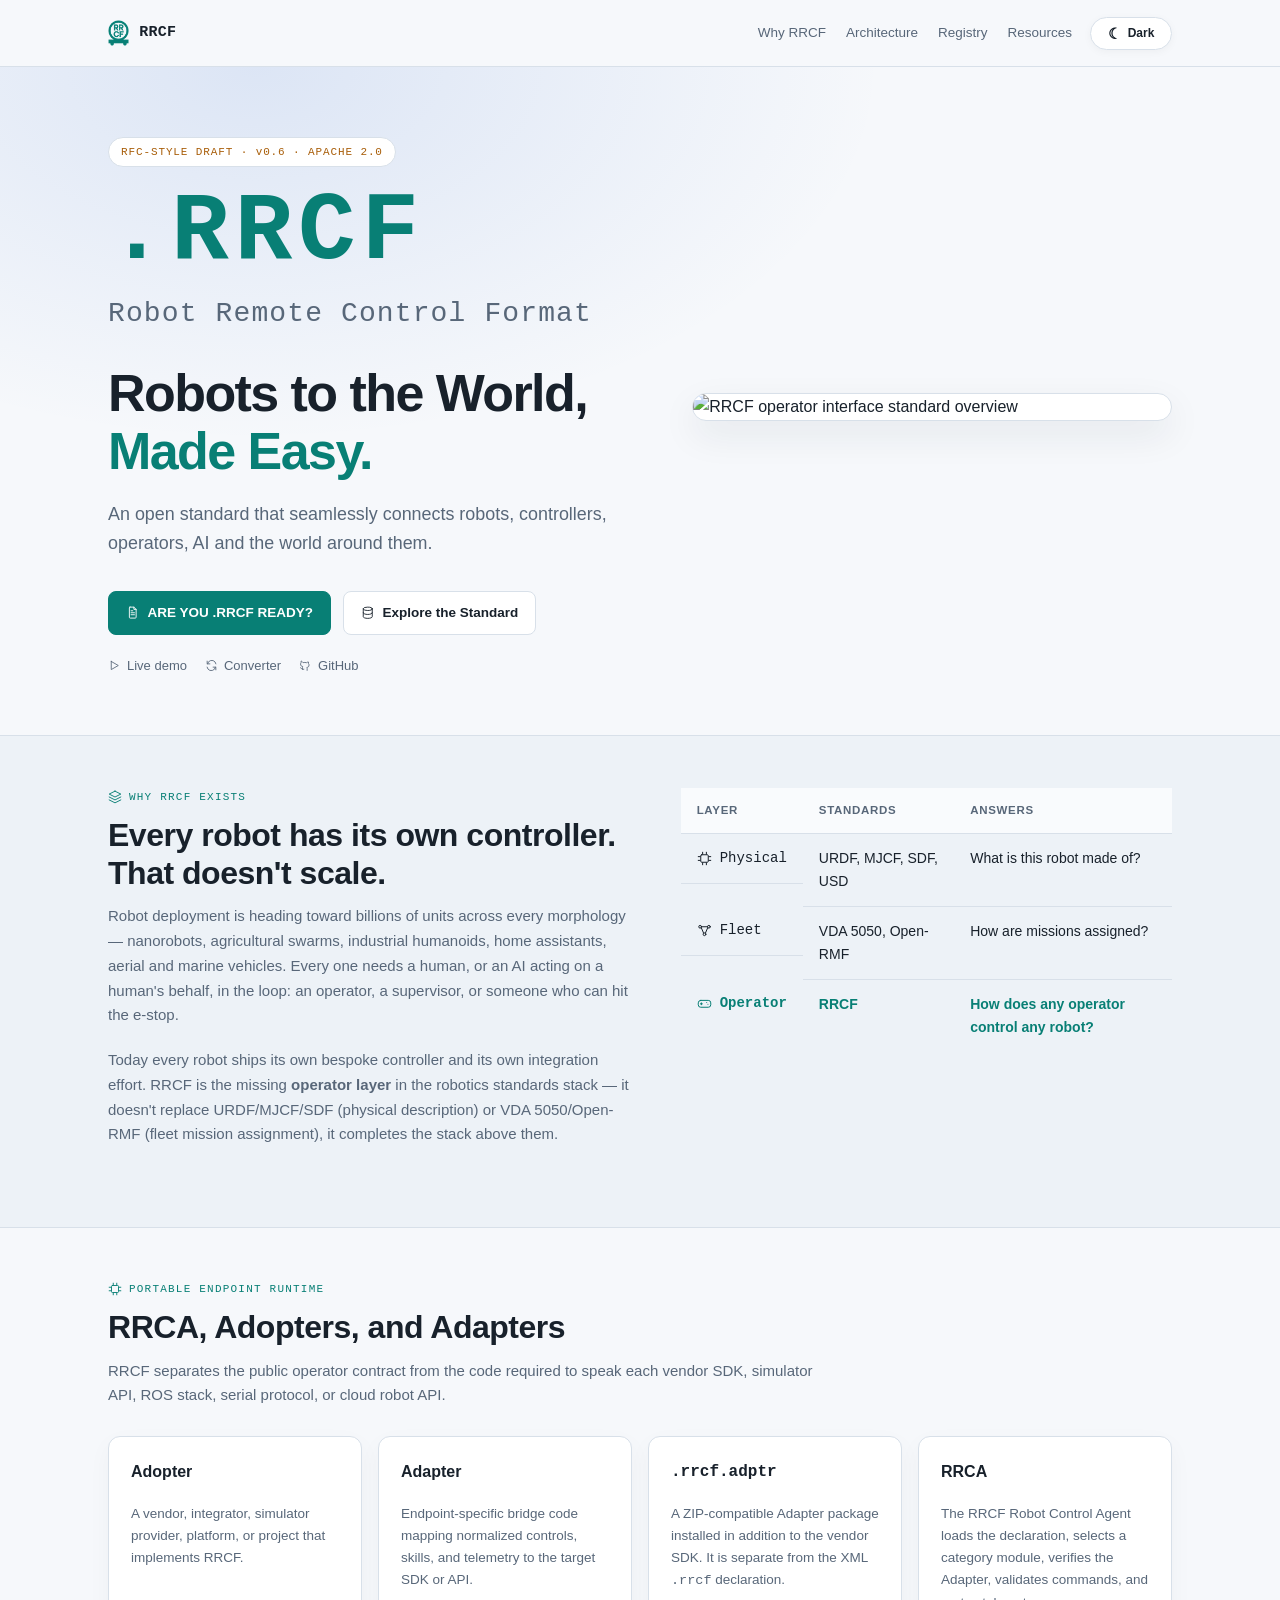
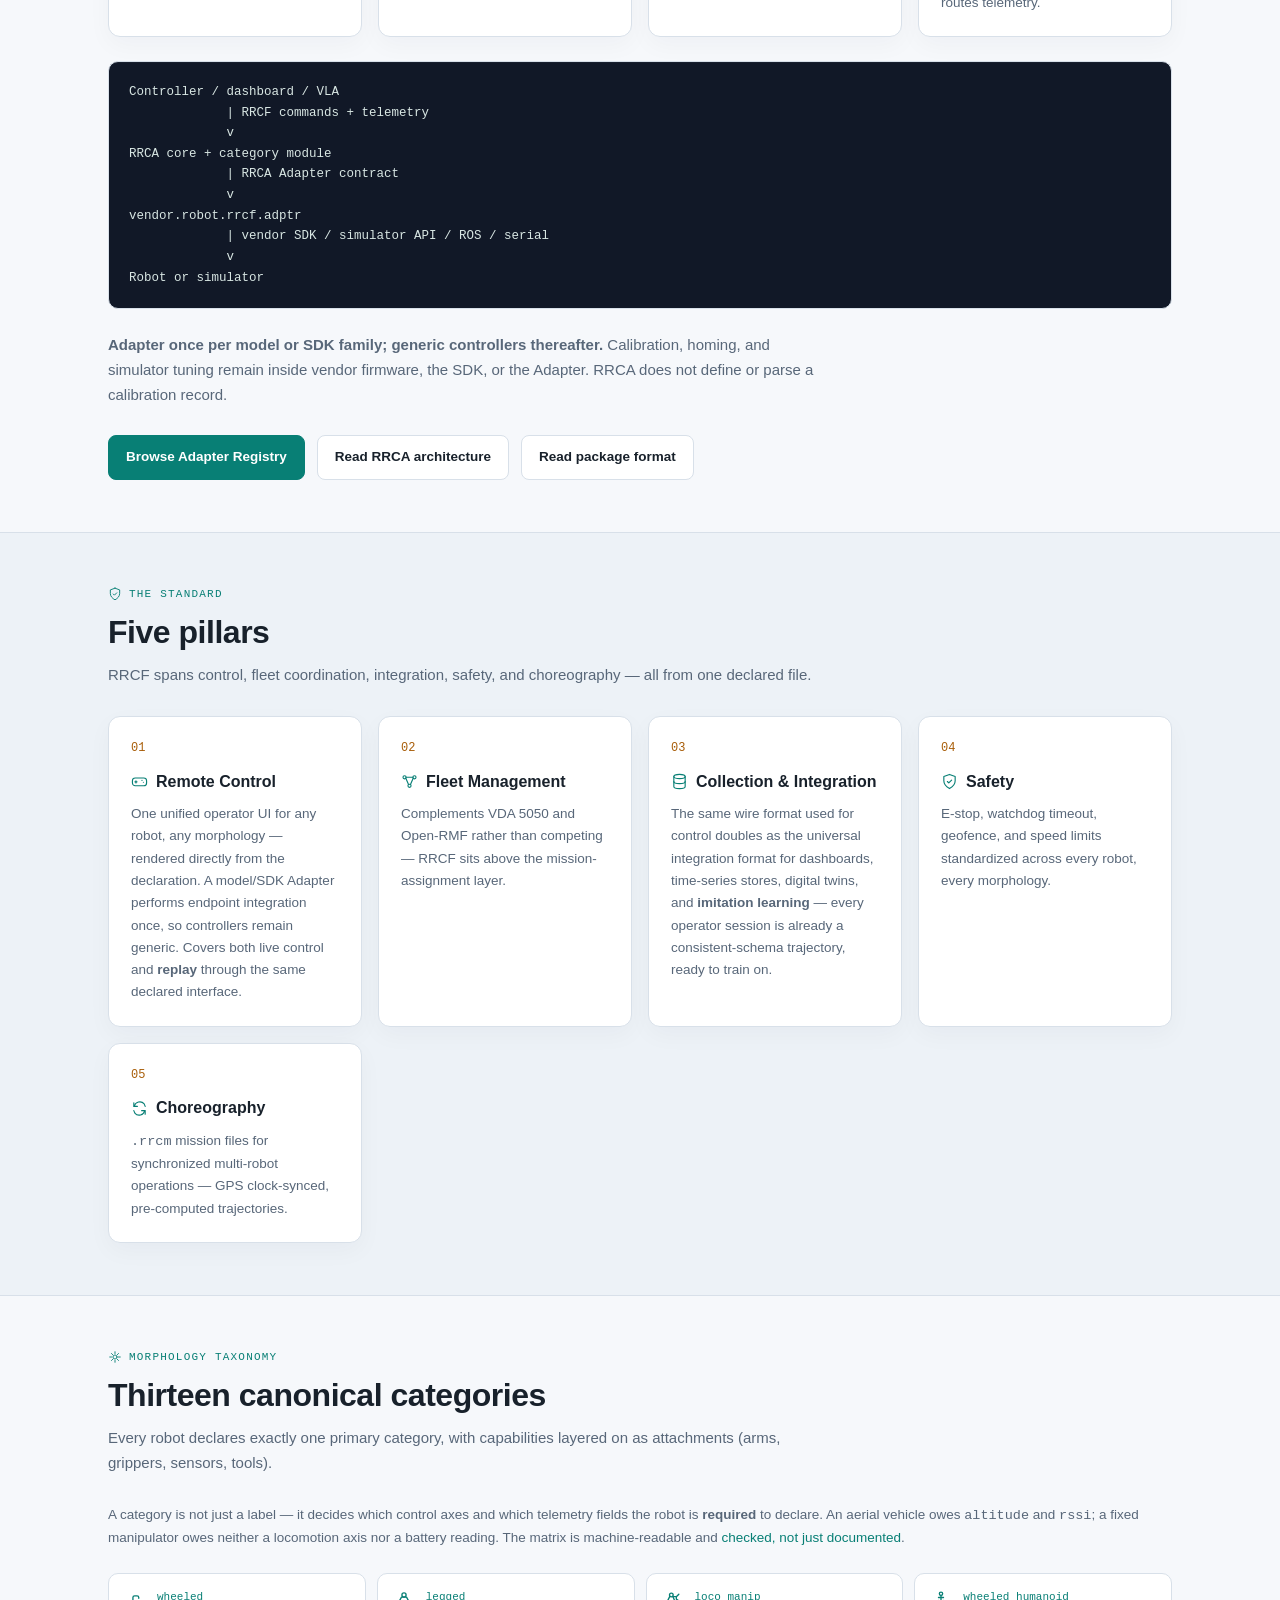
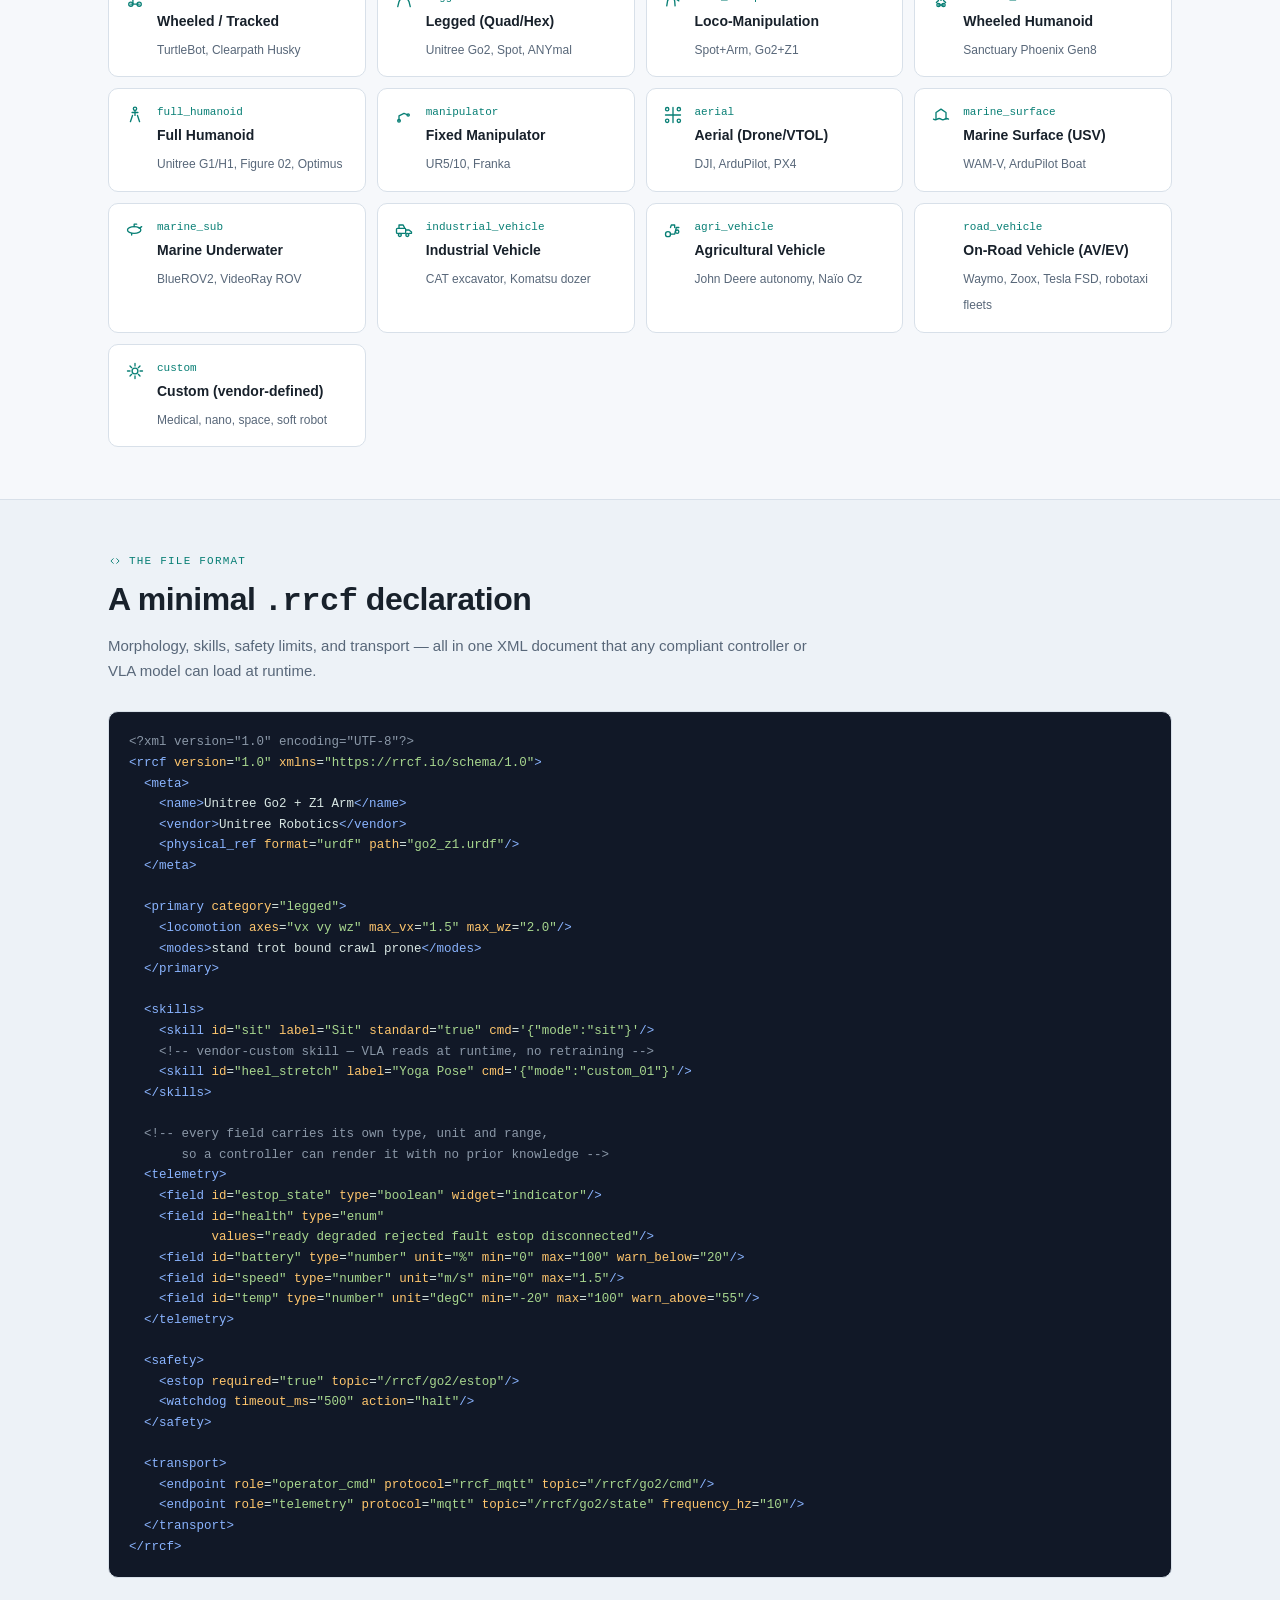
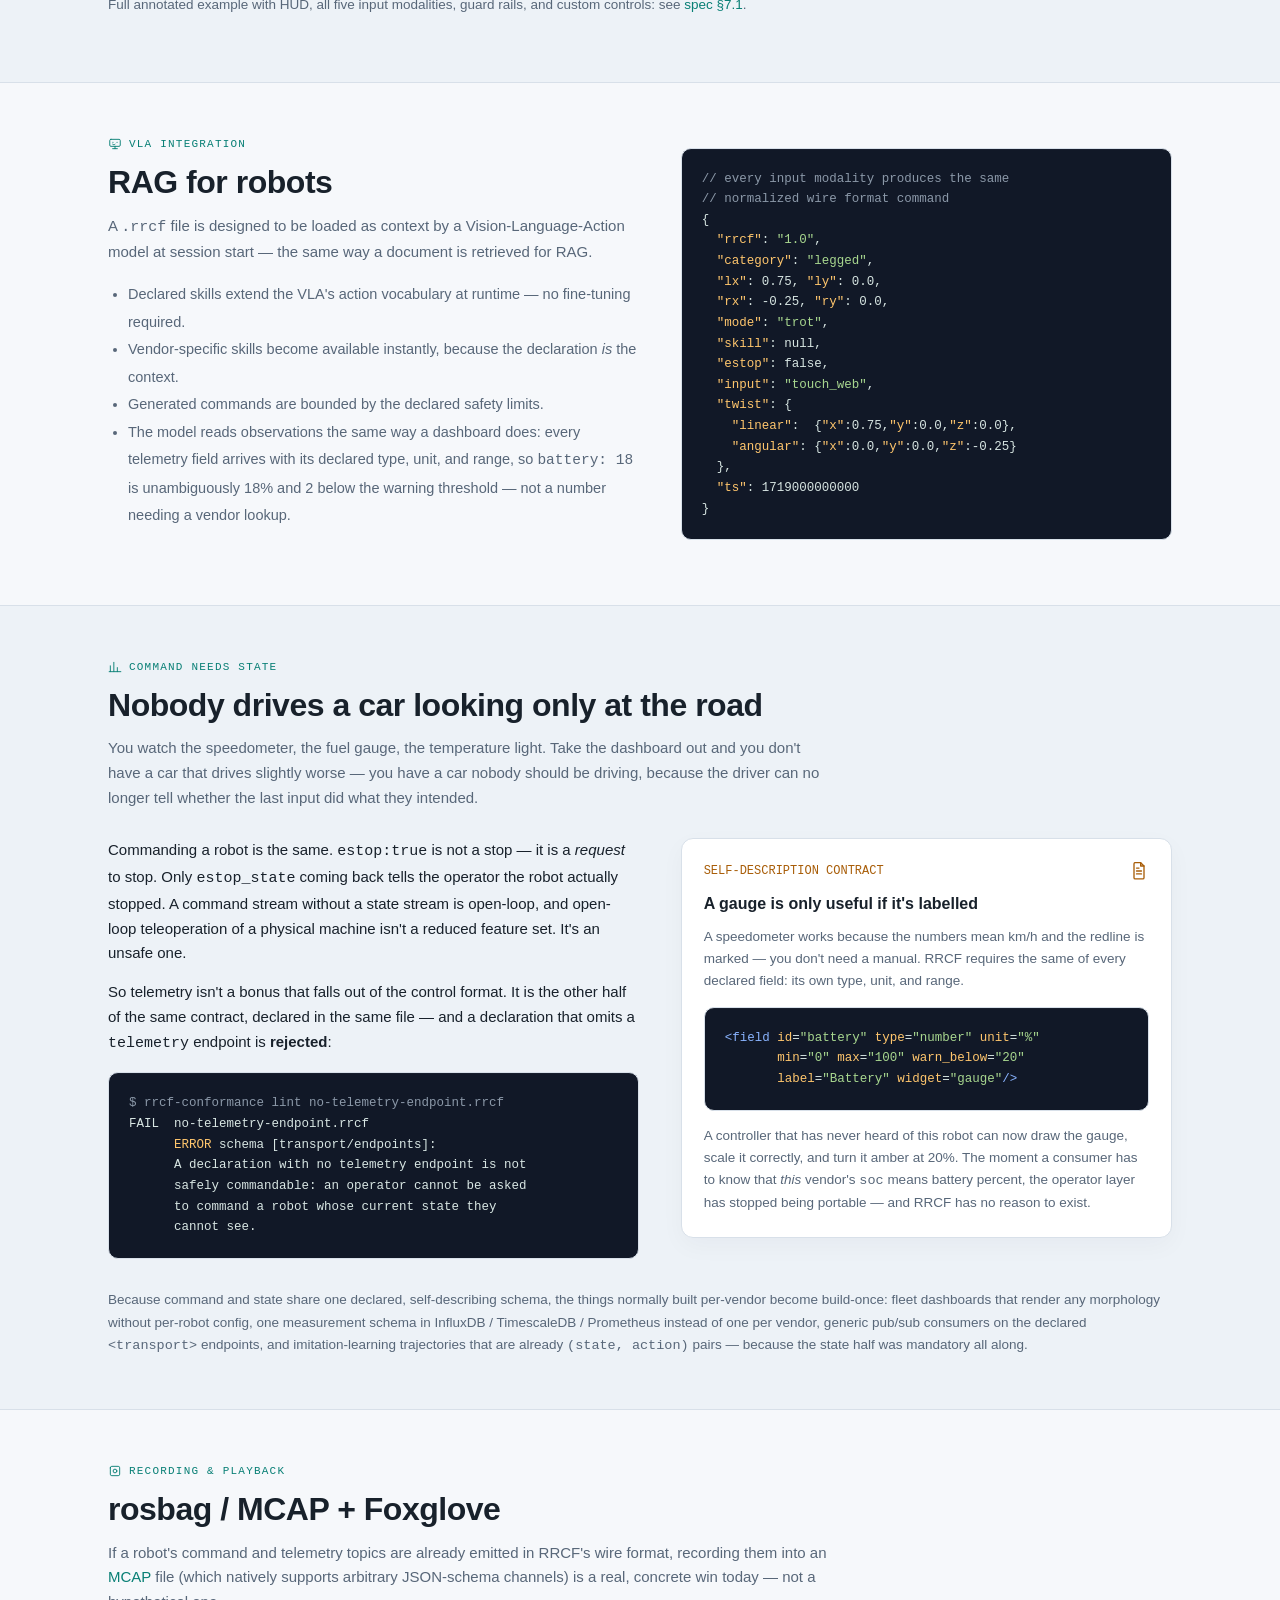
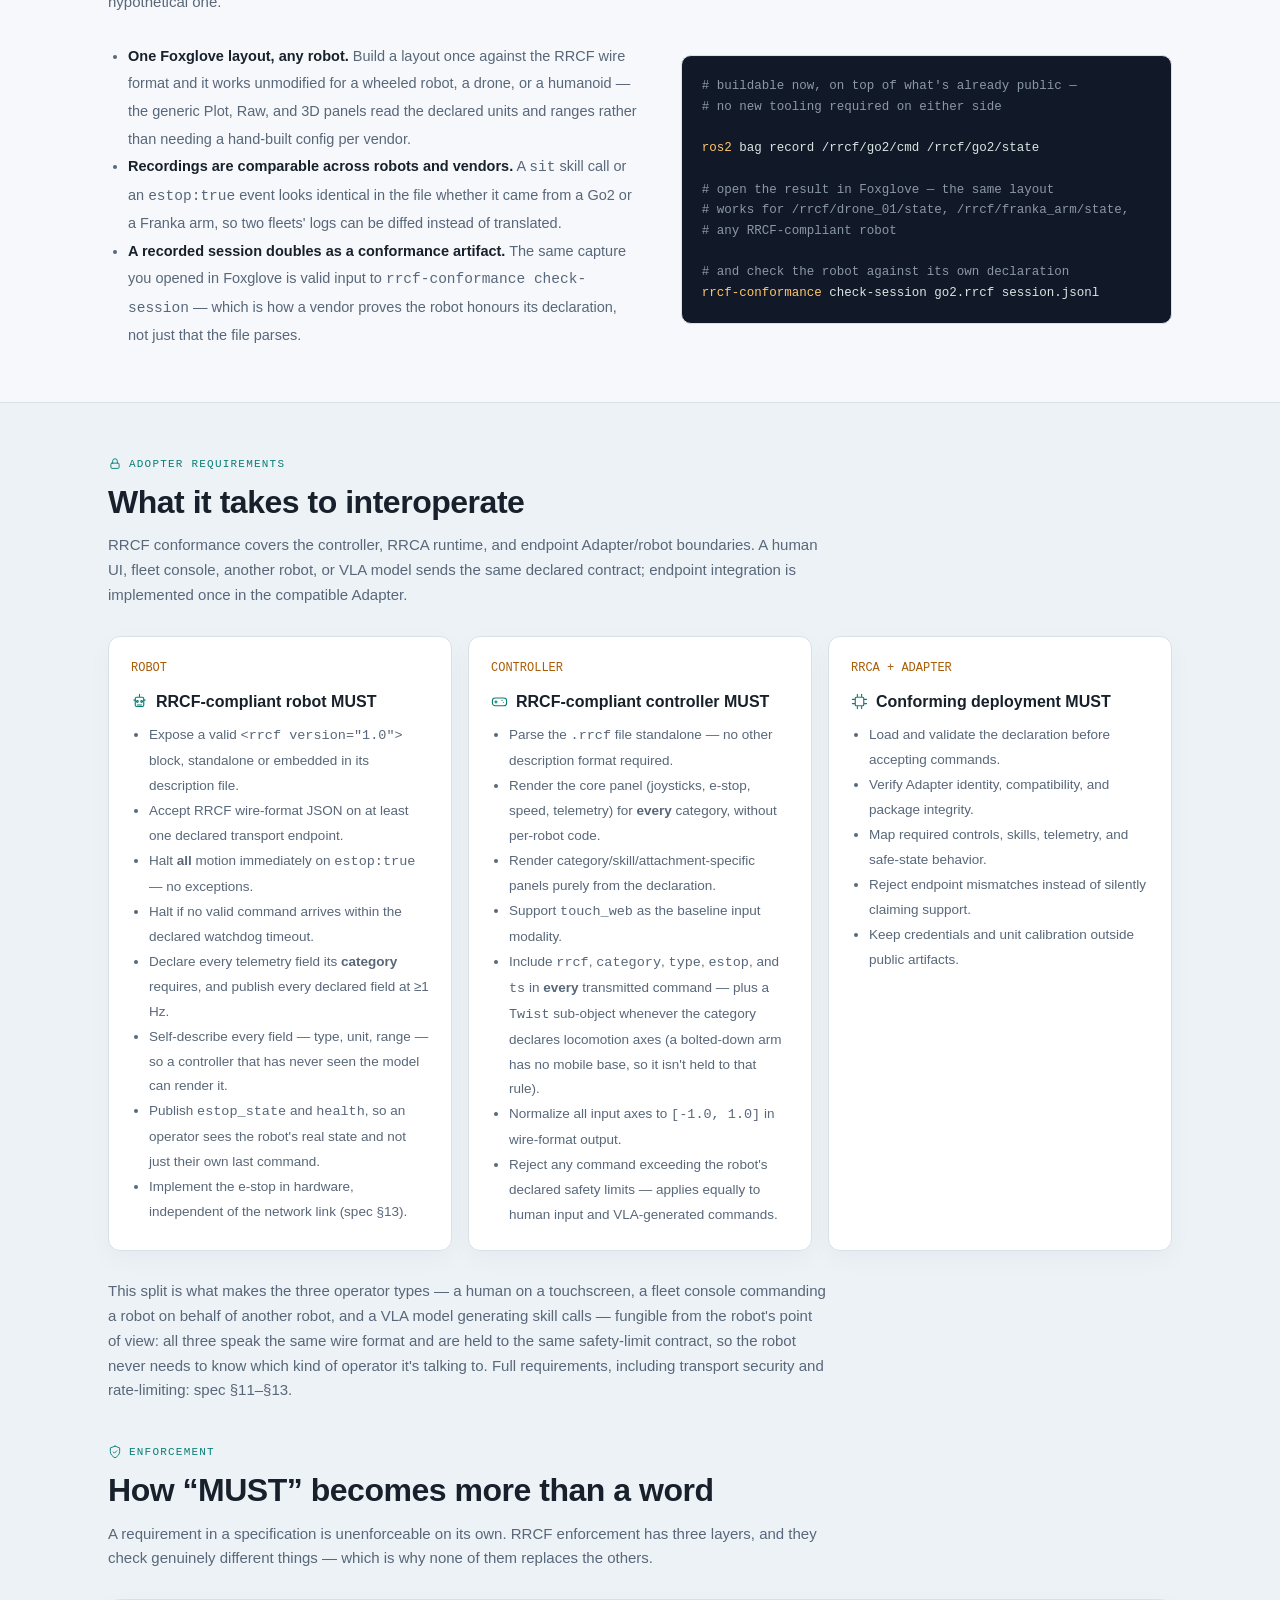
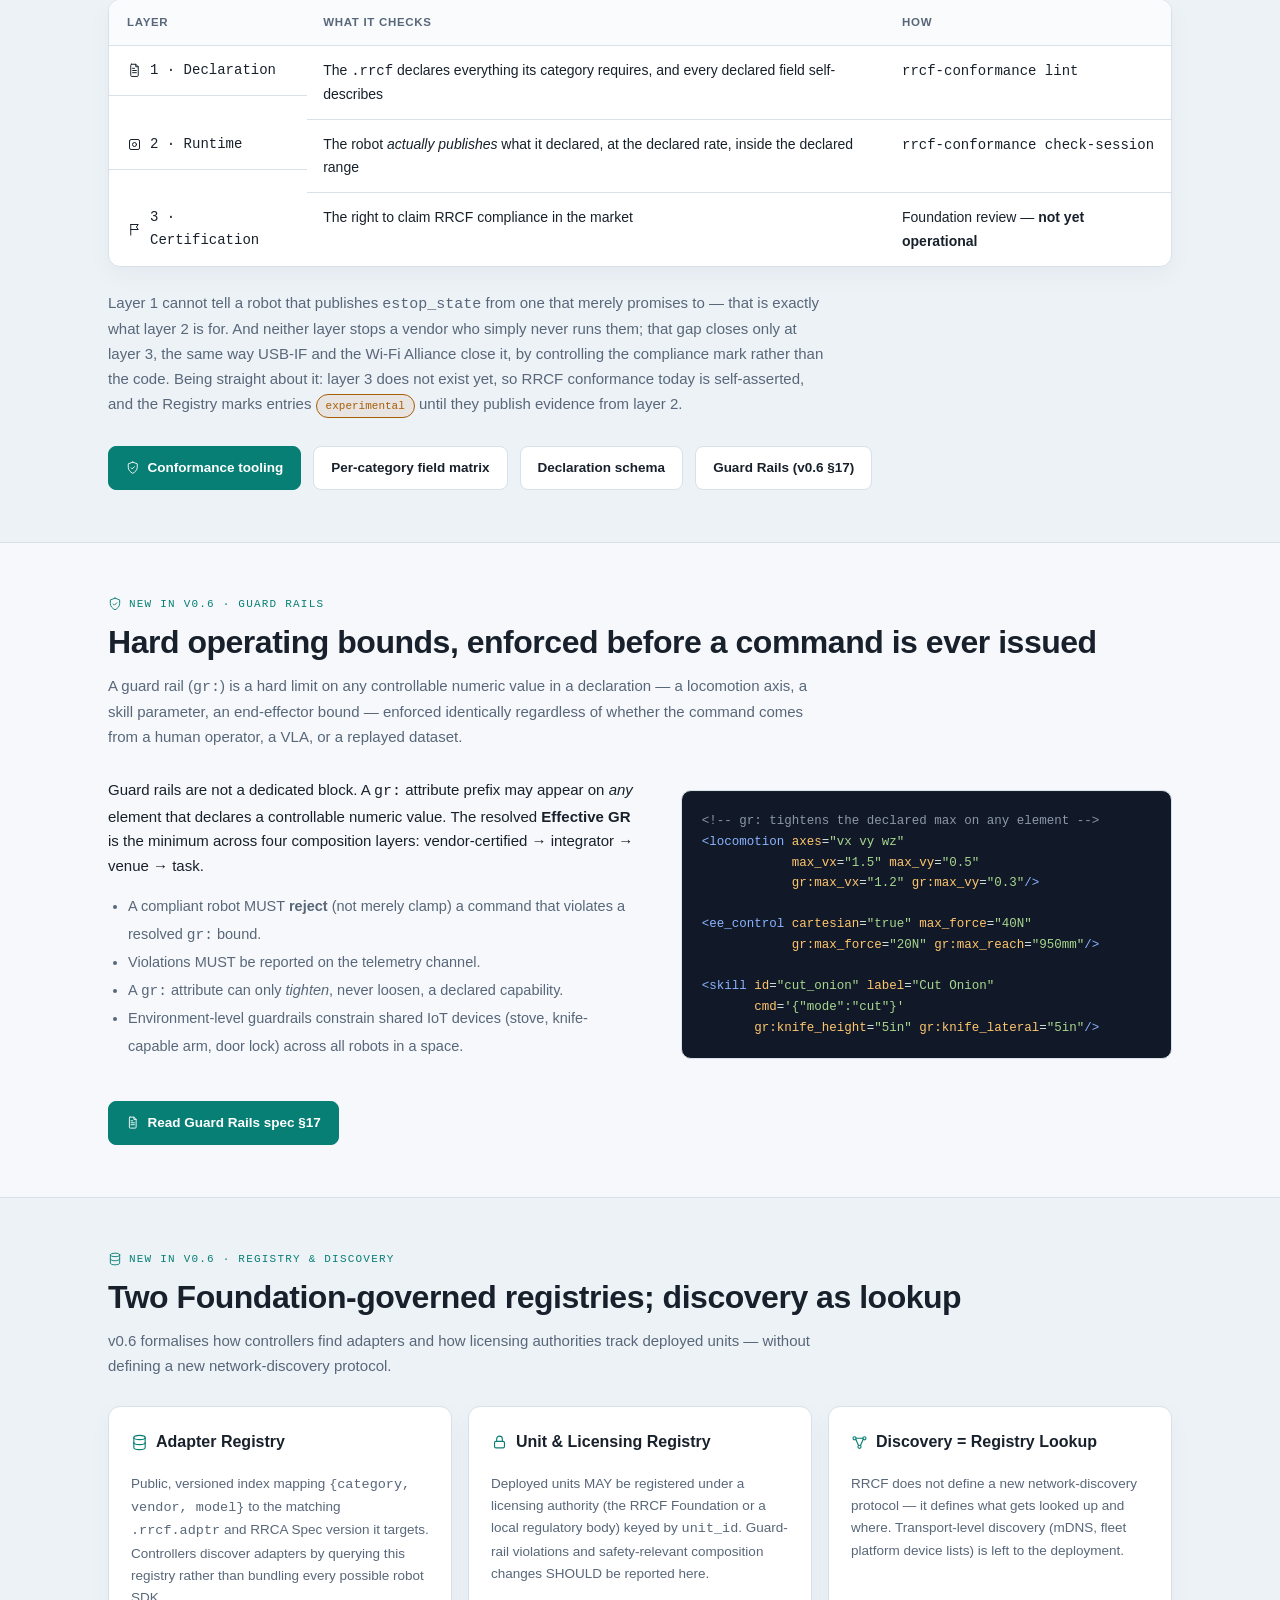
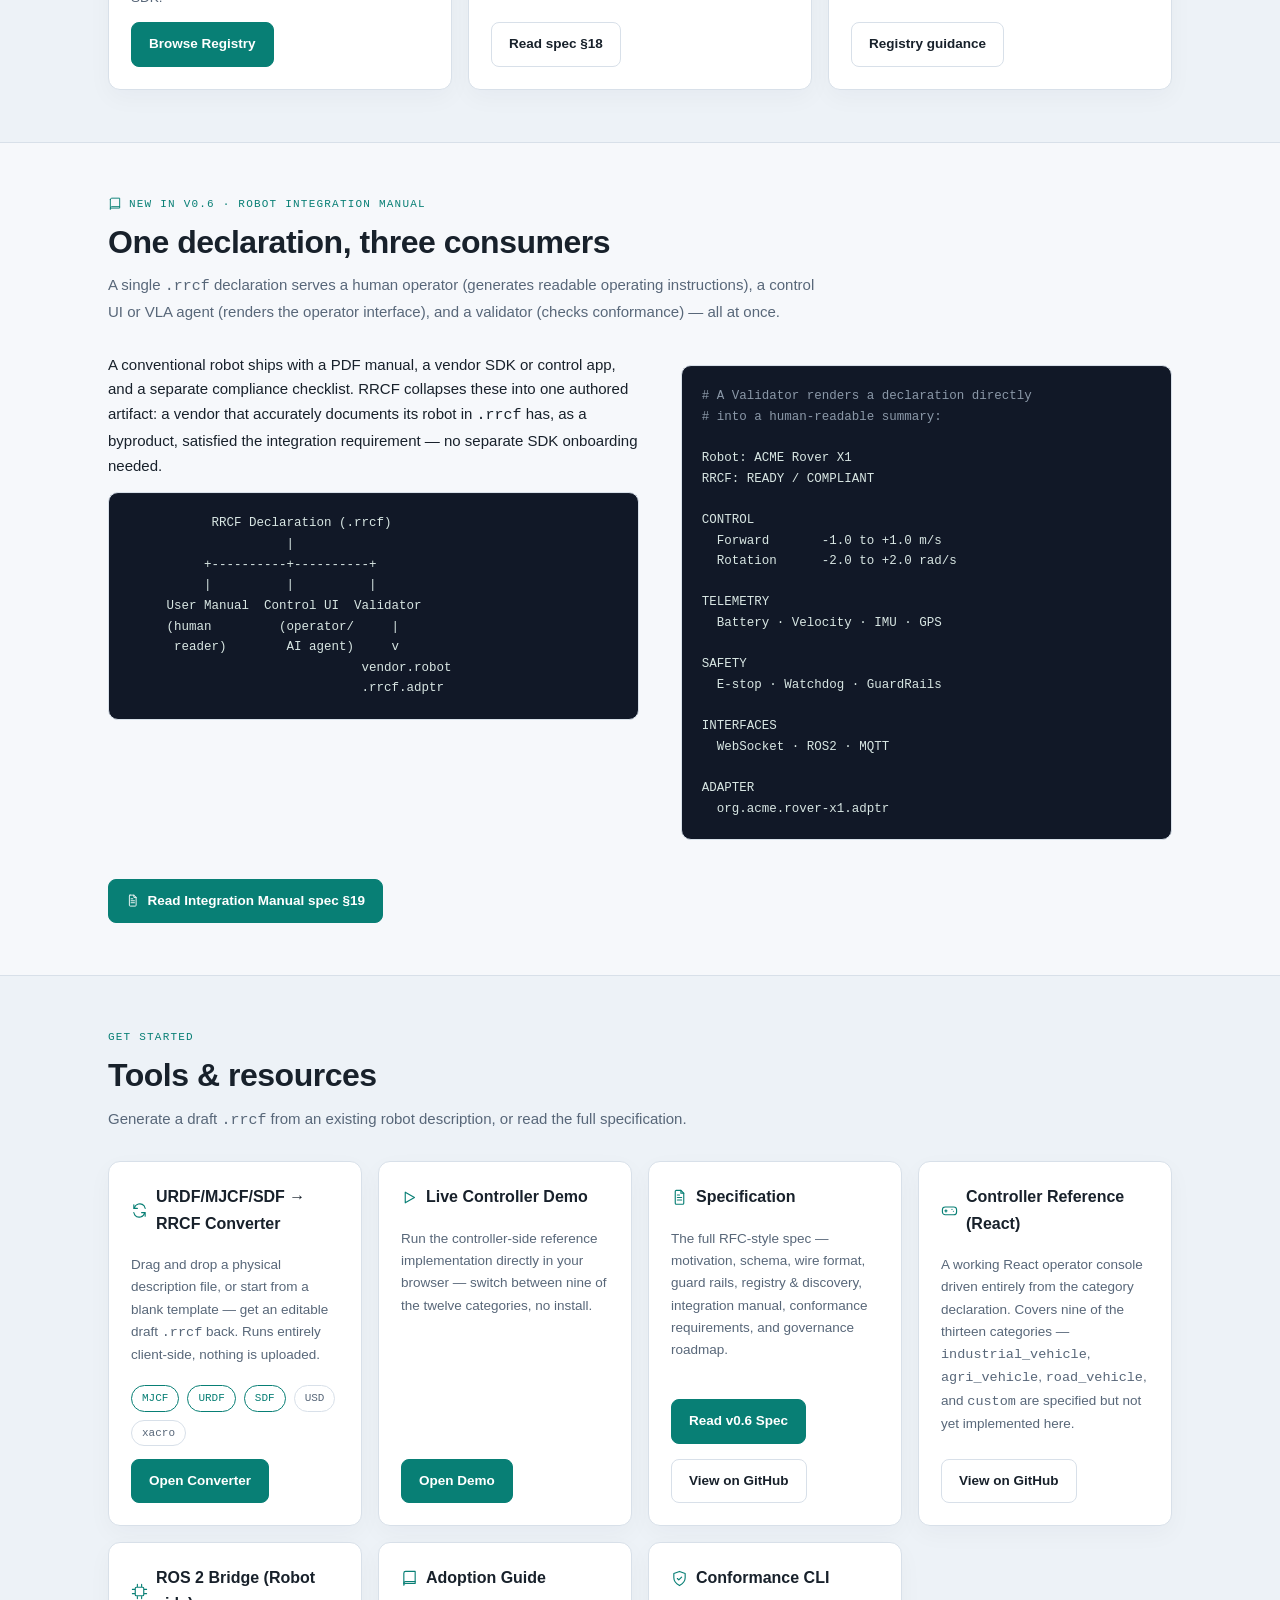
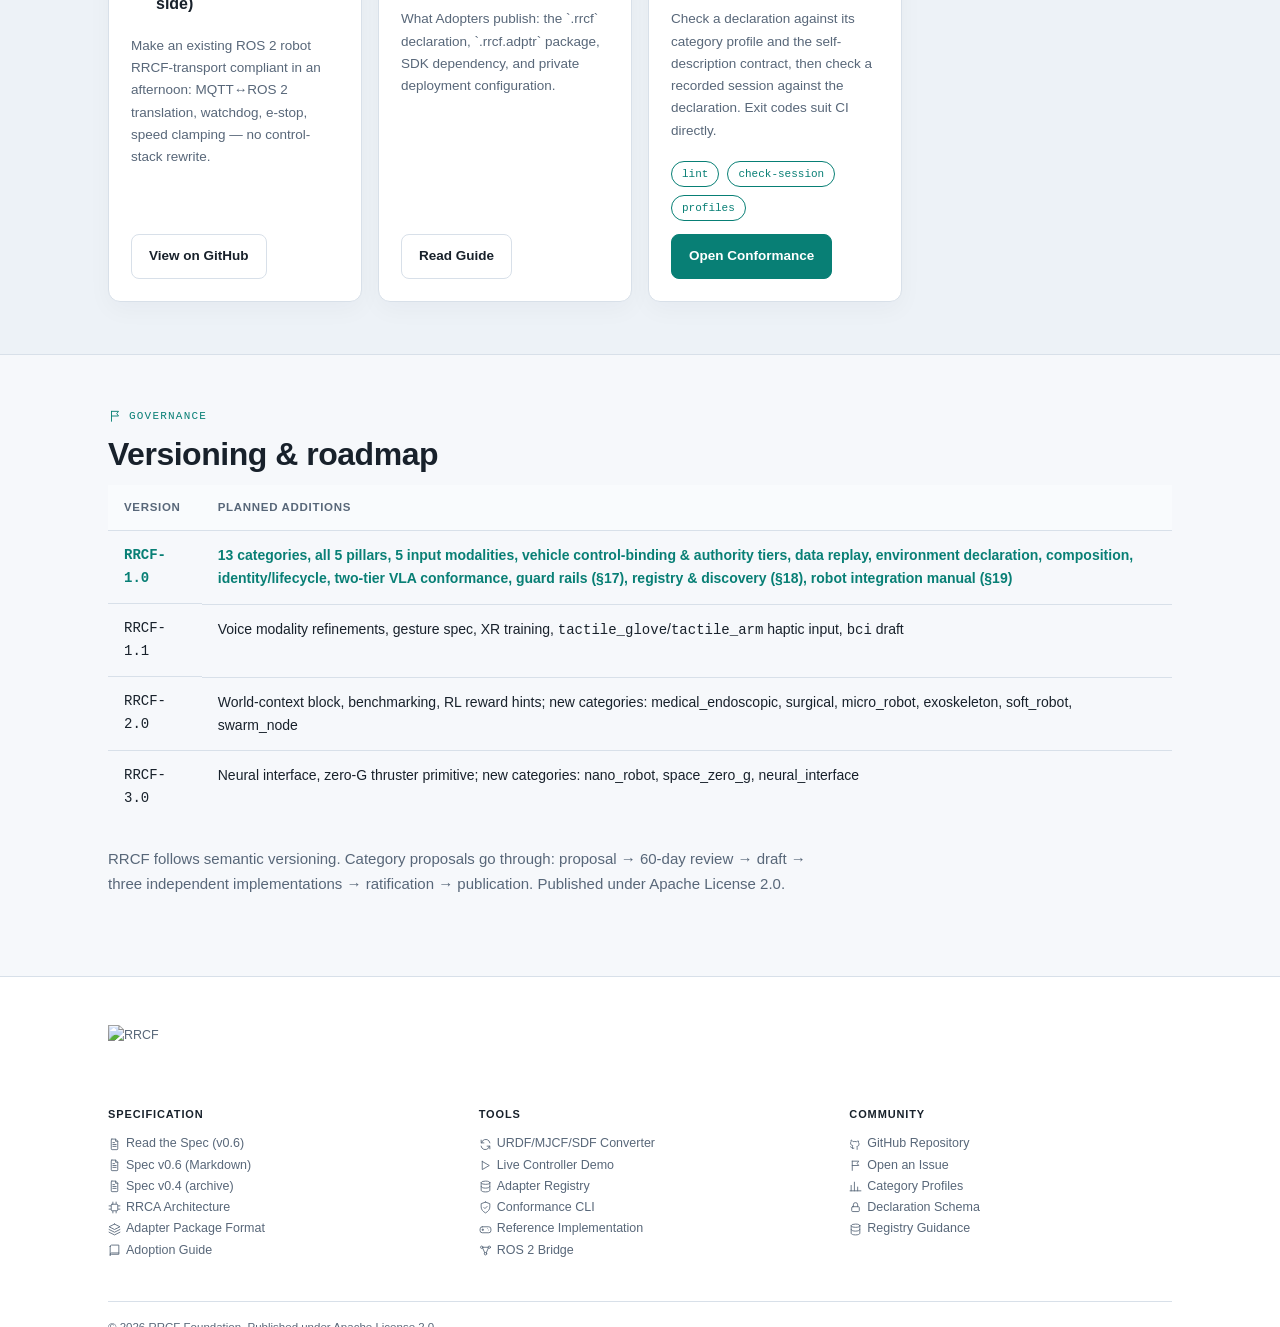
==== commit f8e218c4: "Update site to RRCF spec v0.6 - Bump version tag hero → v0.6, link to RRCF_v06_RFC_Specification.md " ====
--- a/index.html
+++ b/index.html
@@ -29,7 +29,7 @@
 <section class="hero">
   <div class="container hero-grid">
     <div class="hero-copy">
-      <span class="tag"><a href="https://github.com/rrcf-foundation/RRCF/blob/main/RRCF_v04_RFC_Specification.pdf" style="color:inherit;text-decoration:none;">RFC-STYLE DRAFT · v0.4 · APACHE 2.0</a></span>
+      <span class="tag"><a href="https://github.com/rrcf-foundation/RRCF/blob/main/spec/RRCF_v06_RFC_Specification.md" style="color:inherit;text-decoration:none;">RFC-STYLE DRAFT · v0.6 · APACHE 2.0</a></span>
       <div class="hero-wordmark">.RRCF</div>
       <div class="hero-subtitle">Robot Remote Control Format</div>
       <h1>Robots to the World, <span class="hl">Made Easy.</span></h1>
@@ -153,7 +153,7 @@
 <section id="categories">
   <div class="container">
     <div class="eyebrow"><span class="icon" data-icon="custom"></span>Morphology taxonomy</div>
-    <h2>Twelve canonical categories</h2>
+    <h2>Thirteen canonical categories</h2>
     <p class="section-sub">Every robot declares exactly one primary category, with capabilities layered on as attachments (arms, grippers, sensors, tools).</p>
     <p class="inline-note" style="margin:0 0 24px;">
       A category is not just a label — it decides which control axes and which
@@ -175,6 +175,7 @@
       <div class="cat-chip"><span class="icon" data-icon="marine_sub"></span><span><span class="id">marine_sub</span><span class="label">Marine Underwater</span><span class="ex">BlueROV2, VideoRay ROV</span></span></div>
       <div class="cat-chip"><span class="icon" data-icon="industrial_vehicle"></span><span><span class="id">industrial_vehicle</span><span class="label">Industrial Vehicle</span><span class="ex">CAT excavator, Komatsu dozer</span></span></div>
       <div class="cat-chip"><span class="icon" data-icon="agri_vehicle"></span><span><span class="id">agri_vehicle</span><span class="label">Agricultural Vehicle</span><span class="ex">John Deere autonomy, Naïo Oz</span></span></div>
+      <div class="cat-chip"><span class="icon" data-icon="road_vehicle"></span><span><span class="id">road_vehicle</span><span class="label">On-Road Vehicle (AV/EV)</span><span class="ex">Waymo, Zoox, Tesla FSD, robotaxi fleets</span></span></div>
       <div class="cat-chip"><span class="icon" data-icon="custom"></span><span><span class="id">custom</span><span class="label">Custom (vendor-defined)</span><span class="ex">Medical, nano, space, soft robot</span></span></div>
     </div>
   </div>
@@ -226,8 +227,8 @@
   <span class="tag">&lt;/transport&gt;</span>
 <span class="tag">&lt;/rrcf&gt;</span></pre>
     <p style="margin-top:16px; font-size:13.5px; color:var(--dim);">
-      Full annotated example with HUD, all five input modalities, and custom controls: see
-      <a href="https://github.com/rrcf-foundation/RRCF/blob/main/RRCF_v04_RFC_Specification.pdf">spec §7.1</a>.
+      Full annotated example with HUD, all five input modalities, guard rails, and custom controls: see
+      <a href="https://github.com/rrcf-foundation/RRCF/blob/main/spec/RRCF_v06_RFC_Specification.md#71-complete-example--unitree-go2--z1-arm">spec §7.1</a>.
     </p>
   </div>
 </section>
@@ -481,9 +482,141 @@
       <a class="btn btn-primary" href="https://github.com/rrcf-foundation/RRCF/tree/main/conformance"><span class="icon" data-icon="shield"></span>Conformance tooling</a>
       <a class="btn btn-secondary" href="https://github.com/rrcf-foundation/RRCF/blob/main/conformance/profiles/category-profiles.json">Per-category field matrix</a>
       <a class="btn btn-secondary" href="https://github.com/rrcf-foundation/RRCF/blob/main/conformance/schema/rrcf-declaration.schema.json">Declaration schema</a>
-    </div>
-  </div>
-</section>
+      <a class="btn btn-secondary" href="https://github.com/rrcf-foundation/RRCF/blob/main/spec/RRCF_v06_RFC_Specification.md#17-guard-rails-gr">Guard Rails (v0.6 §17)</a>
+    </div>
+  </div>
+</section>
+
+
+<section id="guardrails">
+  <div class="container">
+    <div class="eyebrow"><span class="icon" data-icon="shield"></span>New in v0.6 · Guard Rails</div>
+    <h2>Hard operating bounds, enforced before a command is ever issued</h2>
+    <p class="section-sub">
+      A guard rail (<code>gr:</code>) is a hard limit on any controllable numeric value in a declaration — a
+      locomotion axis, a skill parameter, an end-effector bound — enforced identically regardless of
+      whether the command comes from a human operator, a VLA, or a replayed dataset.
+    </p>
+    <div class="two-col">
+      <div>
+        <p style="margin:0 0 14px; font-size:15px;">
+          Guard rails are not a dedicated block. A <code>gr:</code> attribute prefix may appear on
+          <em>any</em> element that declares a controllable numeric value. The resolved
+          <strong>Effective GR</strong> is the minimum across four composition layers:
+          vendor-certified → integrator → venue → task.
+        </p>
+        <ul style="color:var(--dim); font-size:14.5px; line-height:1.9; padding-left:20px;">
+          <li>A compliant robot MUST <strong>reject</strong> (not merely clamp) a command that violates a resolved <code>gr:</code> bound.</li>
+          <li>Violations MUST be reported on the telemetry channel.</li>
+          <li>A <code>gr:</code> attribute can only <em>tighten</em>, never loosen, a declared capability.</li>
+          <li>Environment-level guardrails constrain shared IoT devices (stove, knife-capable arm, door lock) across all robots in a space.</li>
+        </ul>
+      </div>
+      <div>
+        <pre class="code-block"><span class="cm">&lt;!-- gr: tightens the declared max on any element --&gt;</span>
+<span class="tag">&lt;locomotion</span> <span class="attr">axes</span>=<span class="str">"vx vy wz"</span>
+            <span class="attr">max_vx</span>=<span class="str">"1.5"</span> <span class="attr">max_vy</span>=<span class="str">"0.5"</span>
+            <span class="attr">gr:max_vx</span>=<span class="str">"1.2"</span> <span class="attr">gr:max_vy</span>=<span class="str">"0.3"</span><span class="tag">/&gt;</span>
+
+<span class="tag">&lt;ee_control</span> <span class="attr">cartesian</span>=<span class="str">"true"</span> <span class="attr">max_force</span>=<span class="str">"40N"</span>
+            <span class="attr">gr:max_force</span>=<span class="str">"20N"</span> <span class="attr">gr:max_reach</span>=<span class="str">"950mm"</span><span class="tag">/&gt;</span>
+
+<span class="tag">&lt;skill</span> <span class="attr">id</span>=<span class="str">"cut_onion"</span> <span class="attr">label</span>=<span class="str">"Cut Onion"</span>
+       <span class="attr">cmd</span>=<span class="str">'{"mode":"cut"}'</span>
+       <span class="attr">gr:knife_height</span>=<span class="str">"5in"</span> <span class="attr">gr:knife_lateral</span>=<span class="str">"5in"</span><span class="tag">/&gt;</span></pre>
+      </div>
+    </div>
+    <div class="section-actions">
+      <a class="btn btn-primary" href="https://github.com/rrcf-foundation/RRCF/blob/main/spec/RRCF_v06_RFC_Specification.md#17-guard-rails-gr"><span class="icon" data-icon="doc"></span>Read Guard Rails spec §17</a>
+    </div>
+  </div>
+</section>
+
+<section id="registry">
+  <div class="container">
+    <div class="eyebrow"><span class="icon" data-icon="database"></span>New in v0.6 · Registry &amp; Discovery</div>
+    <h2>Two Foundation-governed registries; discovery as lookup</h2>
+    <p class="section-sub">
+      v0.6 formalises how controllers find adapters and how licensing authorities track deployed units —
+      without defining a new network-discovery protocol.
+    </p>
+    <div class="tool-grid">
+      <div class="tool-card">
+        <h3><span class="icon" data-icon="database"></span>Adapter Registry</h3>
+        <p>Public, versioned index mapping <code>{category, vendor, model}</code> to the matching <code>.rrcf.adptr</code> and RRCA Spec version it targets. Controllers discover adapters by querying this registry rather than bundling every possible robot SDK.</p>
+        <a class="btn btn-primary" href="registry/index.html">Browse Registry</a>
+      </div>
+      <div class="tool-card">
+        <h3><span class="icon" data-icon="lock"></span>Unit &amp; Licensing Registry</h3>
+        <p>Deployed units MAY be registered under a licensing authority (the RRCF Foundation or a local regulatory body) keyed by <code>unit_id</code>. Guard-rail violations and safety-relevant composition changes SHOULD be reported here.</p>
+        <a class="btn btn-secondary" href="https://github.com/rrcf-foundation/RRCF/blob/main/spec/RRCF_v06_RFC_Specification.md#18-registry-and-discovery">Read spec §18</a>
+      </div>
+      <div class="tool-card">
+        <h3><span class="icon" data-icon="network"></span>Discovery = Registry Lookup</h3>
+        <p>RRCF does not define a new network-discovery protocol — it defines what gets looked up and where. Transport-level discovery (mDNS, fleet platform device lists) is left to the deployment.</p>
+        <a class="btn btn-secondary" href="https://github.com/rrcf-foundation/RRCF/blob/main/registry/README.md">Registry guidance</a>
+      </div>
+    </div>
+  </div>
+</section>
+
+<section id="integration-manual">
+  <div class="container">
+    <div class="eyebrow"><span class="icon" data-icon="book"></span>New in v0.6 · Robot Integration Manual</div>
+    <h2>One declaration, three consumers</h2>
+    <p class="section-sub">
+      A single <code>.rrcf</code> declaration serves a human operator (generates readable operating
+      instructions), a control UI or VLA agent (renders the operator interface), and a validator
+      (checks conformance) — all at once.
+    </p>
+    <div class="two-col">
+      <div>
+        <p style="margin:0 0 14px; font-size:15px;">
+          A conventional robot ships with a PDF manual, a vendor SDK or control app, and a separate
+          compliance checklist. RRCF collapses these into one authored artifact: a vendor that
+          accurately documents its robot in <code>.rrcf</code> has, as a byproduct, satisfied the
+          integration requirement — no separate SDK onboarding needed.
+        </p>
+        <pre class="code-block">           RRCF Declaration (.rrcf)
+                     |
+          +----------+----------+
+          |          |          |
+     User Manual  Control UI  Validator
+     (human         (operator/     |
+      reader)        AI agent)     v
+                               vendor.robot
+                               .rrcf.adptr</pre>
+      </div>
+      <div>
+        <pre class="code-block"><span class="cm"># A Validator renders a declaration directly
+# into a human-readable summary:</span>
+
+Robot: ACME Rover X1
+RRCF: READY / COMPLIANT
+
+CONTROL
+  Forward       -1.0 to +1.0 m/s
+  Rotation      -2.0 to +2.0 rad/s
+
+TELEMETRY
+  Battery · Velocity · IMU · GPS
+
+SAFETY
+  E-stop · Watchdog · GuardRails
+
+INTERFACES
+  WebSocket · ROS2 · MQTT
+
+ADAPTER
+  org.acme.rover-x1.adptr</pre>
+      </div>
+    </div>
+    <div class="section-actions">
+      <a class="btn btn-primary" href="https://github.com/rrcf-foundation/RRCF/blob/main/spec/RRCF_v06_RFC_Specification.md#19-rrcf-as-a-robot-integration-manual"><span class="icon" data-icon="doc"></span>Read Integration Manual spec §19</a>
+    </div>
+  </div>
+</section>
+
 
 <section id="tools">
   <div class="container">
@@ -510,12 +643,13 @@
       </div>
       <div class="tool-card">
         <h3><span class="icon" data-icon="doc"></span>Specification</h3>
-        <p>The full RFC-style spec — motivation, schema, wire format, conformance requirements, and governance roadmap.</p>
-        <a class="btn btn-secondary" href="https://github.com/rrcf-foundation/RRCF/blob/main/RRCF_v04_RFC_Specification.pdf">Read PDF</a>
+        <p>The full RFC-style spec — motivation, schema, wire format, guard rails, registry &amp; discovery, integration manual, conformance requirements, and governance roadmap.</p>
+        <a class="btn btn-primary" href="spec/">Read v0.6 Spec</a>
+        <a class="btn btn-secondary" href="https://github.com/rrcf-foundation/RRCF/blob/main/spec/RRCF_v06_RFC_Specification.md" style="margin-top:6px;">View on GitHub</a>
       </div>
       <div class="tool-card">
         <h3><span class="icon" data-icon="controller"></span>Controller Reference (React)</h3>
-        <p>A working React operator console driven entirely from the category declaration. Covers nine of the twelve categories — <code>industrial_vehicle</code>, <code>agri_vehicle</code>, and <code>custom</code> are specified but not yet implemented here.</p>
+        <p>A working React operator console driven entirely from the category declaration. Covers nine of the thirteen categories — <code>industrial_vehicle</code>, <code>agri_vehicle</code>, <code>road_vehicle</code>, and <code>custom</code> are specified but not yet implemented here.</p>
         <a class="btn btn-secondary" href="https://github.com/rrcf-foundation/RRCF/tree/main/reference-implementation">View on GitHub</a>
       </div>
       <div class="tool-card">
@@ -549,10 +683,10 @@
     <table class="stack-table">
       <thead><tr><th>Version</th><th>Planned additions</th></tr></thead>
       <tbody>
-        <tr class="highlight"><td>RRCF-1.0</td><td>12 categories, all 5 pillars, 5 input modalities</td></tr>
-        <tr><td>RRCF-1.1</td><td>Voice modality refinements, gesture spec, XR training</td></tr>
-        <tr><td>RRCF-2.0</td><td>World-context block, benchmarking, RL reward hints, medical/surgical/soft-robot categories</td></tr>
-        <tr><td>RRCF-3.0</td><td>Neural interface, zero-G thruster primitive</td></tr>
+        <tr class="highlight"><td>RRCF-1.0</td><td>13 categories, all 5 pillars, 5 input modalities, vehicle control-binding &amp; authority tiers, data replay, environment declaration, composition, identity/lifecycle, two-tier VLA conformance, guard rails (§17), registry &amp; discovery (§18), robot integration manual (§19)</td></tr>
+        <tr><td>RRCF-1.1</td><td>Voice modality refinements, gesture spec, XR training, <code>tactile_glove</code>/<code>tactile_arm</code> haptic input, <code>bci</code> draft</td></tr>
+        <tr><td>RRCF-2.0</td><td>World-context block, benchmarking, RL reward hints; new categories: medical_endoscopic, surgical, micro_robot, exoskeleton, soft_robot, swarm_node</td></tr>
+        <tr><td>RRCF-3.0</td><td>Neural interface, zero-G thruster primitive; new categories: nano_robot, space_zero_g, neural_interface</td></tr>
       </tbody>
     </table>
     <p class="section-sub" style="margin-top:24px;">
@@ -571,8 +705,9 @@
     <div class="footer-grid">
       <div class="footer-col">
         <div class="footer-heading">Specification</div>
-        <a href="https://github.com/rrcf-foundation/RRCF/blob/main/RRCF_v04_RFC_Specification.pdf"><span class="icon" data-icon="doc"></span>Read the Spec (v0.4)</a>
-        <a href="https://github.com/rrcf-foundation/RRCF/blob/main/RRCF_v02_RFC_Specification.pdf"><span class="icon" data-icon="doc"></span>Spec v0.2 (archive)</a>
+        <a href="spec/"><span class="icon" data-icon="doc"></span>Read the Spec (v0.6)</a>
+        <a href="https://github.com/rrcf-foundation/RRCF/blob/main/spec/RRCF_v06_RFC_Specification.md"><span class="icon" data-icon="doc"></span>Spec v0.6 (Markdown)</a>
+        <a href="https://github.com/rrcf-foundation/RRCF/blob/main/spec/RRCF_v04_RFC_Specification.md"><span class="icon" data-icon="doc"></span>Spec v0.4 (archive)</a>
         <a href="https://github.com/rrcf-foundation/RRCF/blob/main/architecture/rrca.md"><span class="icon" data-icon="cpu"></span>RRCA Architecture</a>
         <a href="https://github.com/rrcf-foundation/RRCF/blob/main/architecture/adapter-package.md"><span class="icon" data-icon="layers"></span>Adapter Package Format</a>
         <a href="https://github.com/rrcf-foundation/RRCF/blob/main/rrcf-adoption-guide.md"><span class="icon" data-icon="book"></span>Adoption Guide</a>
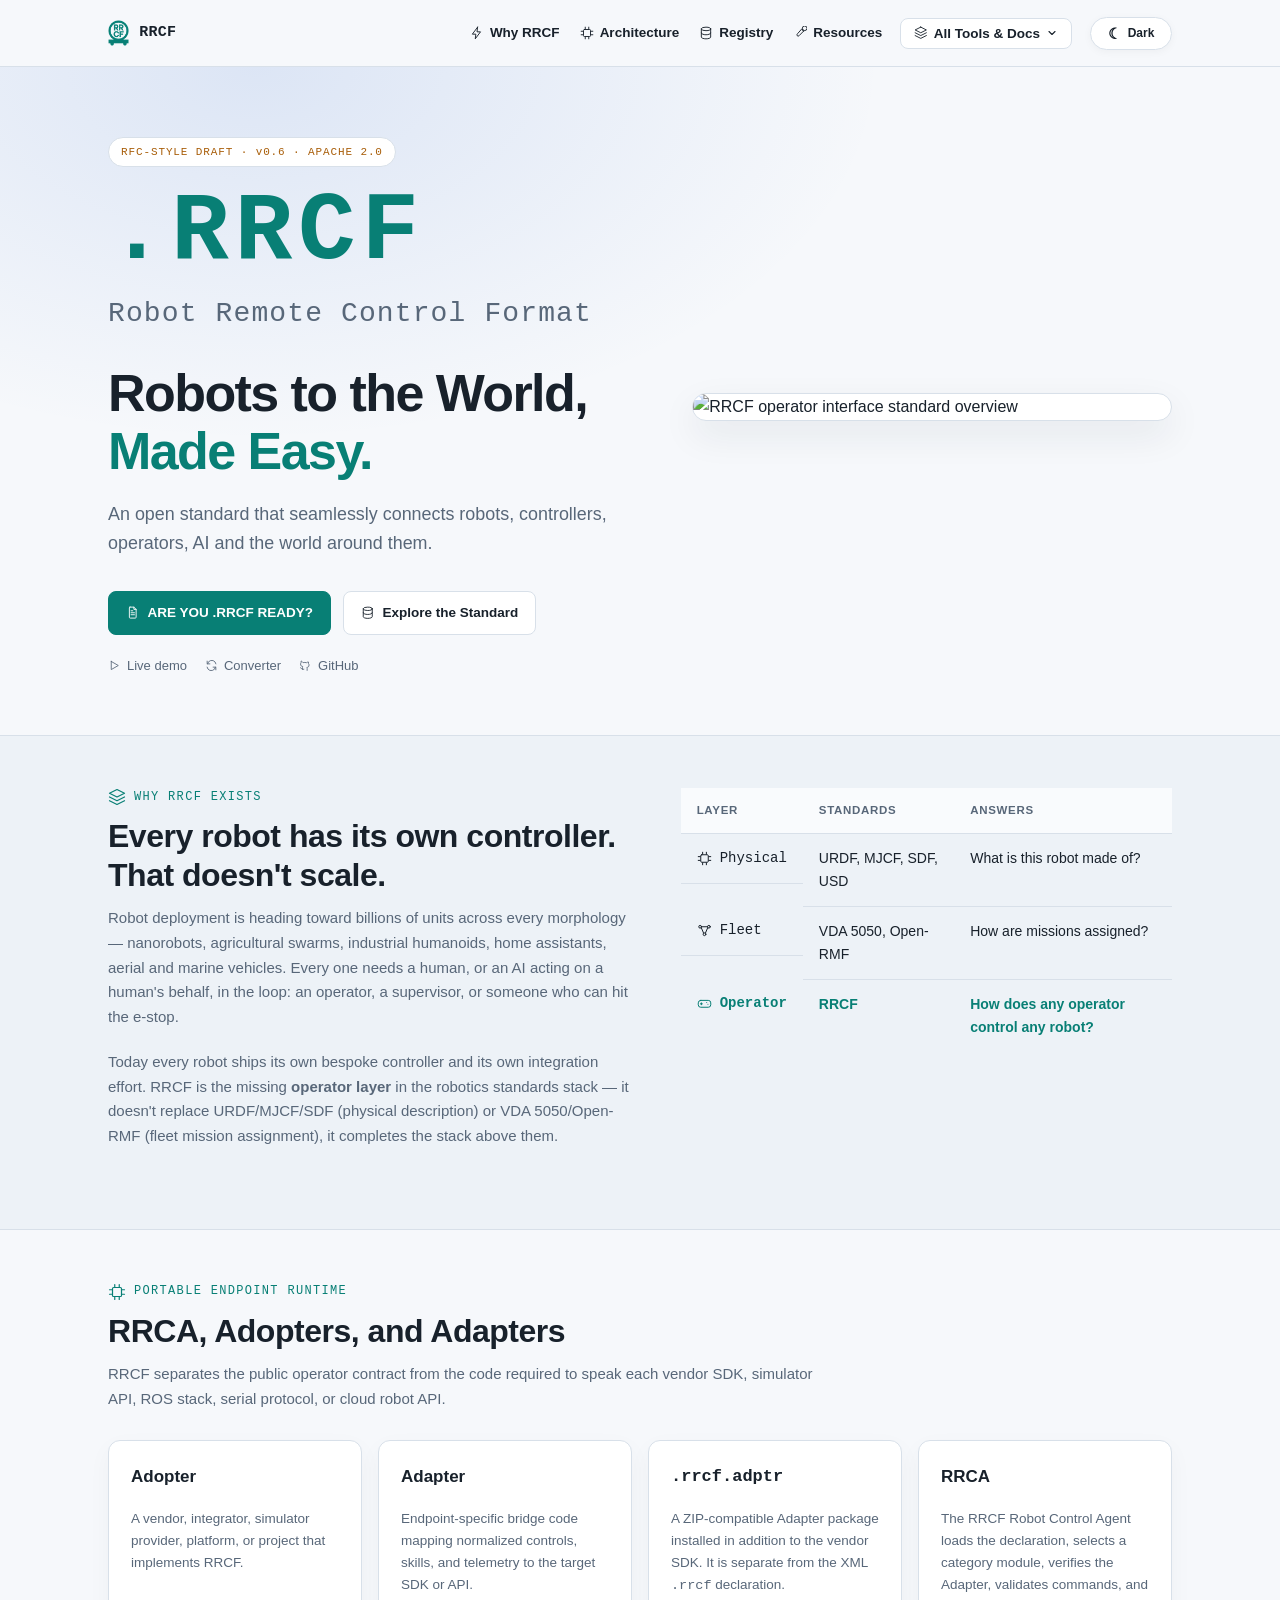
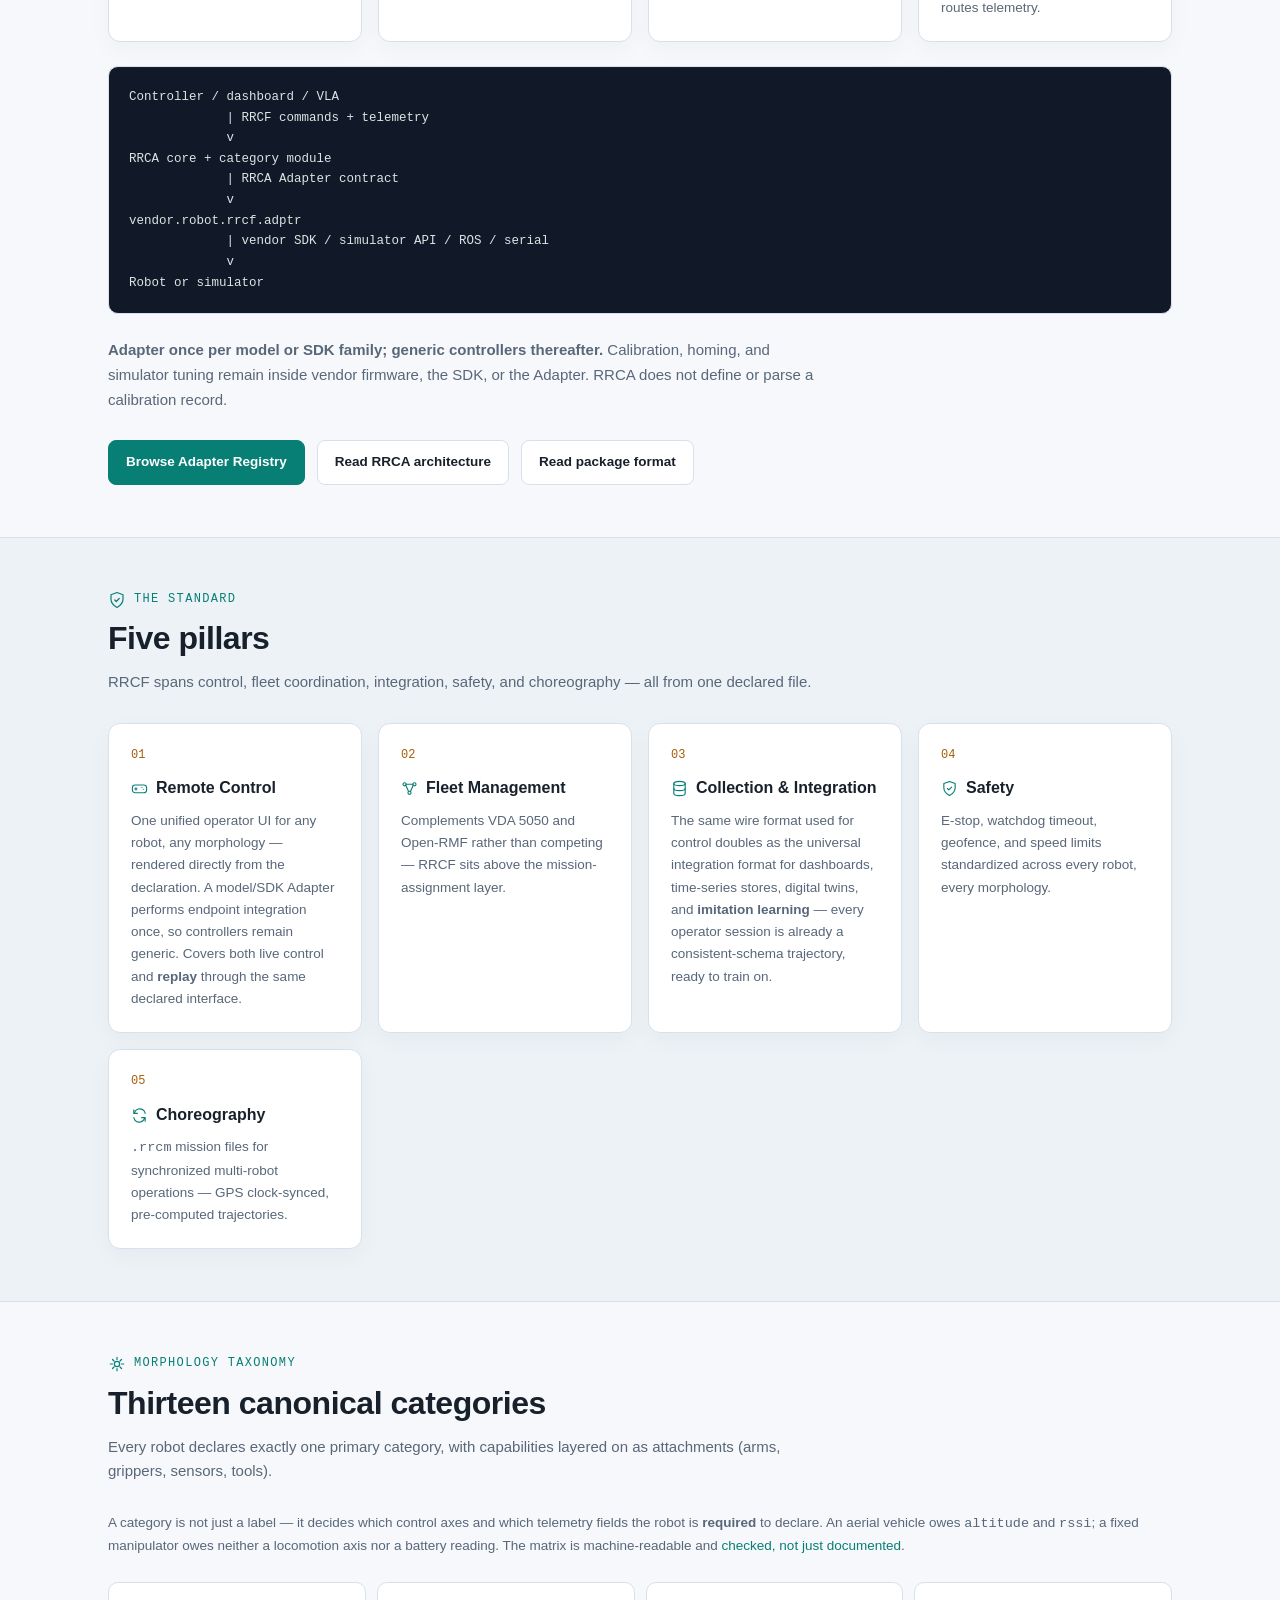
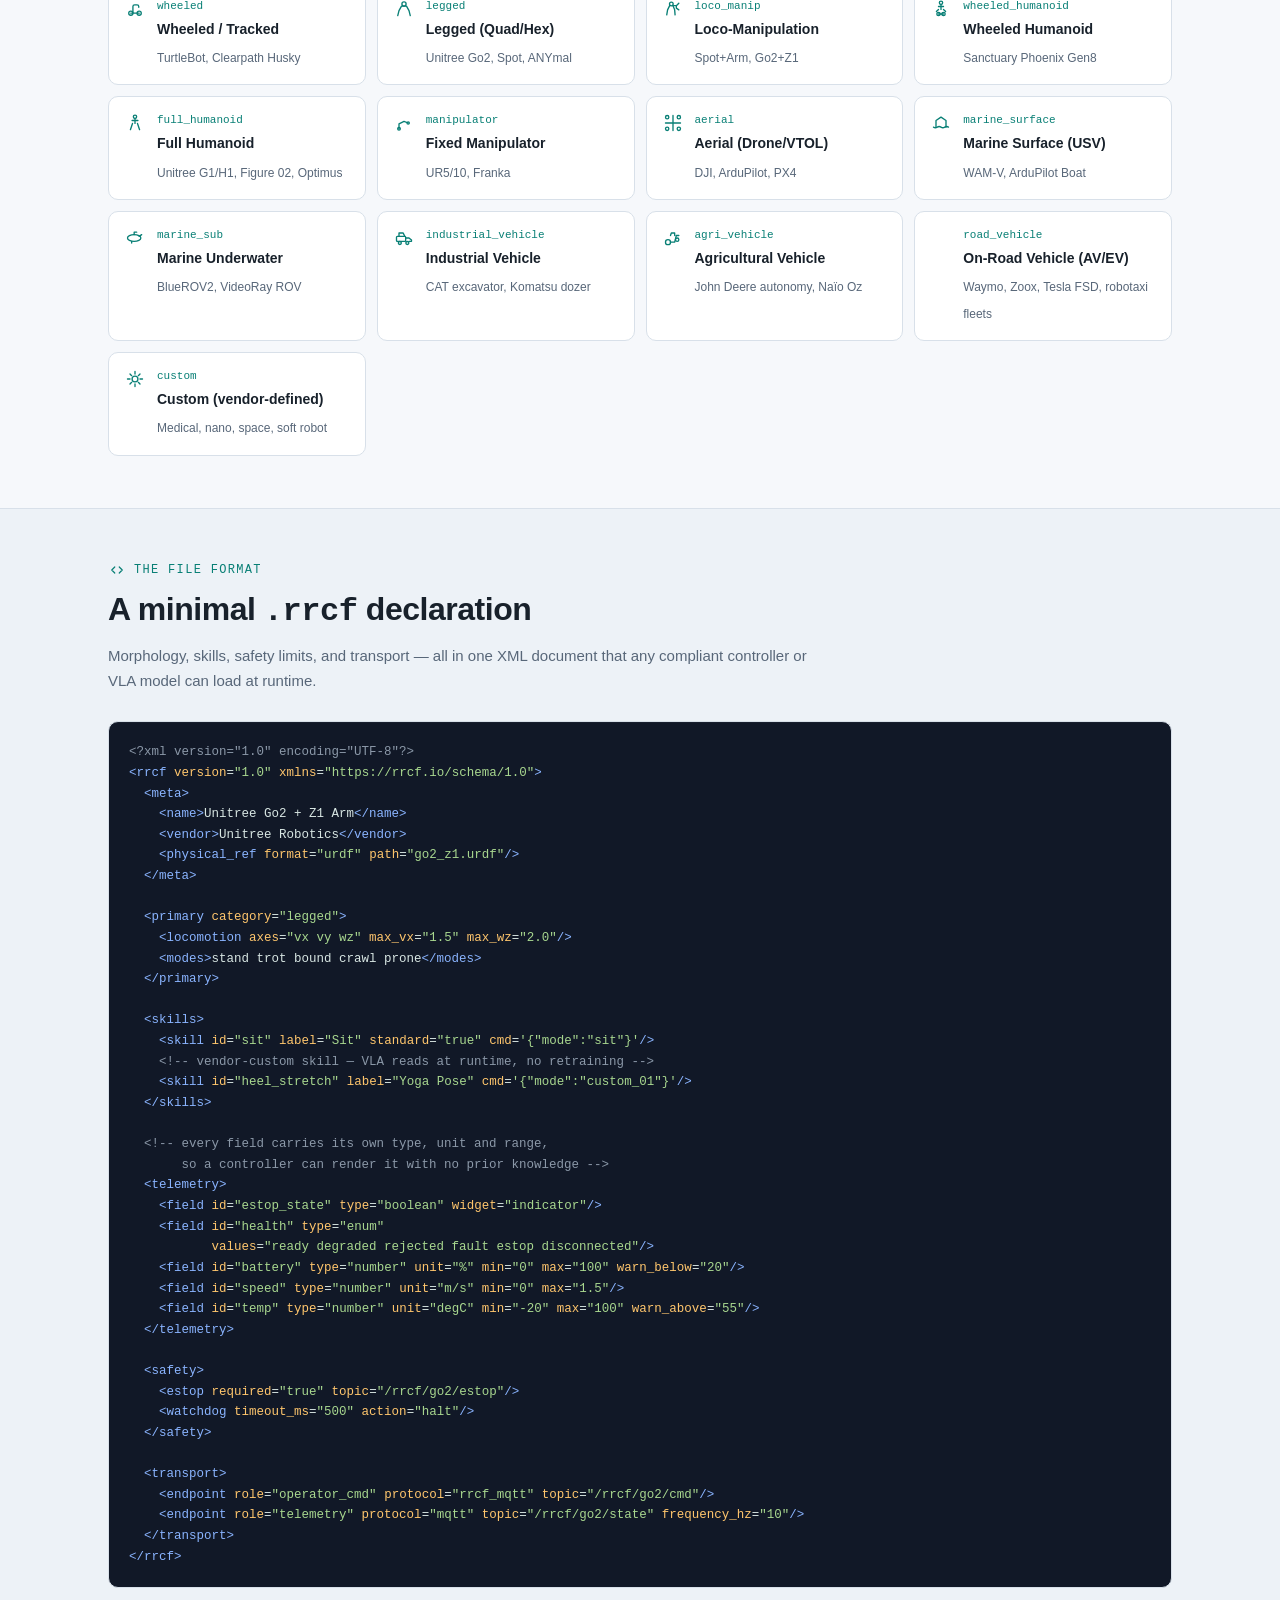
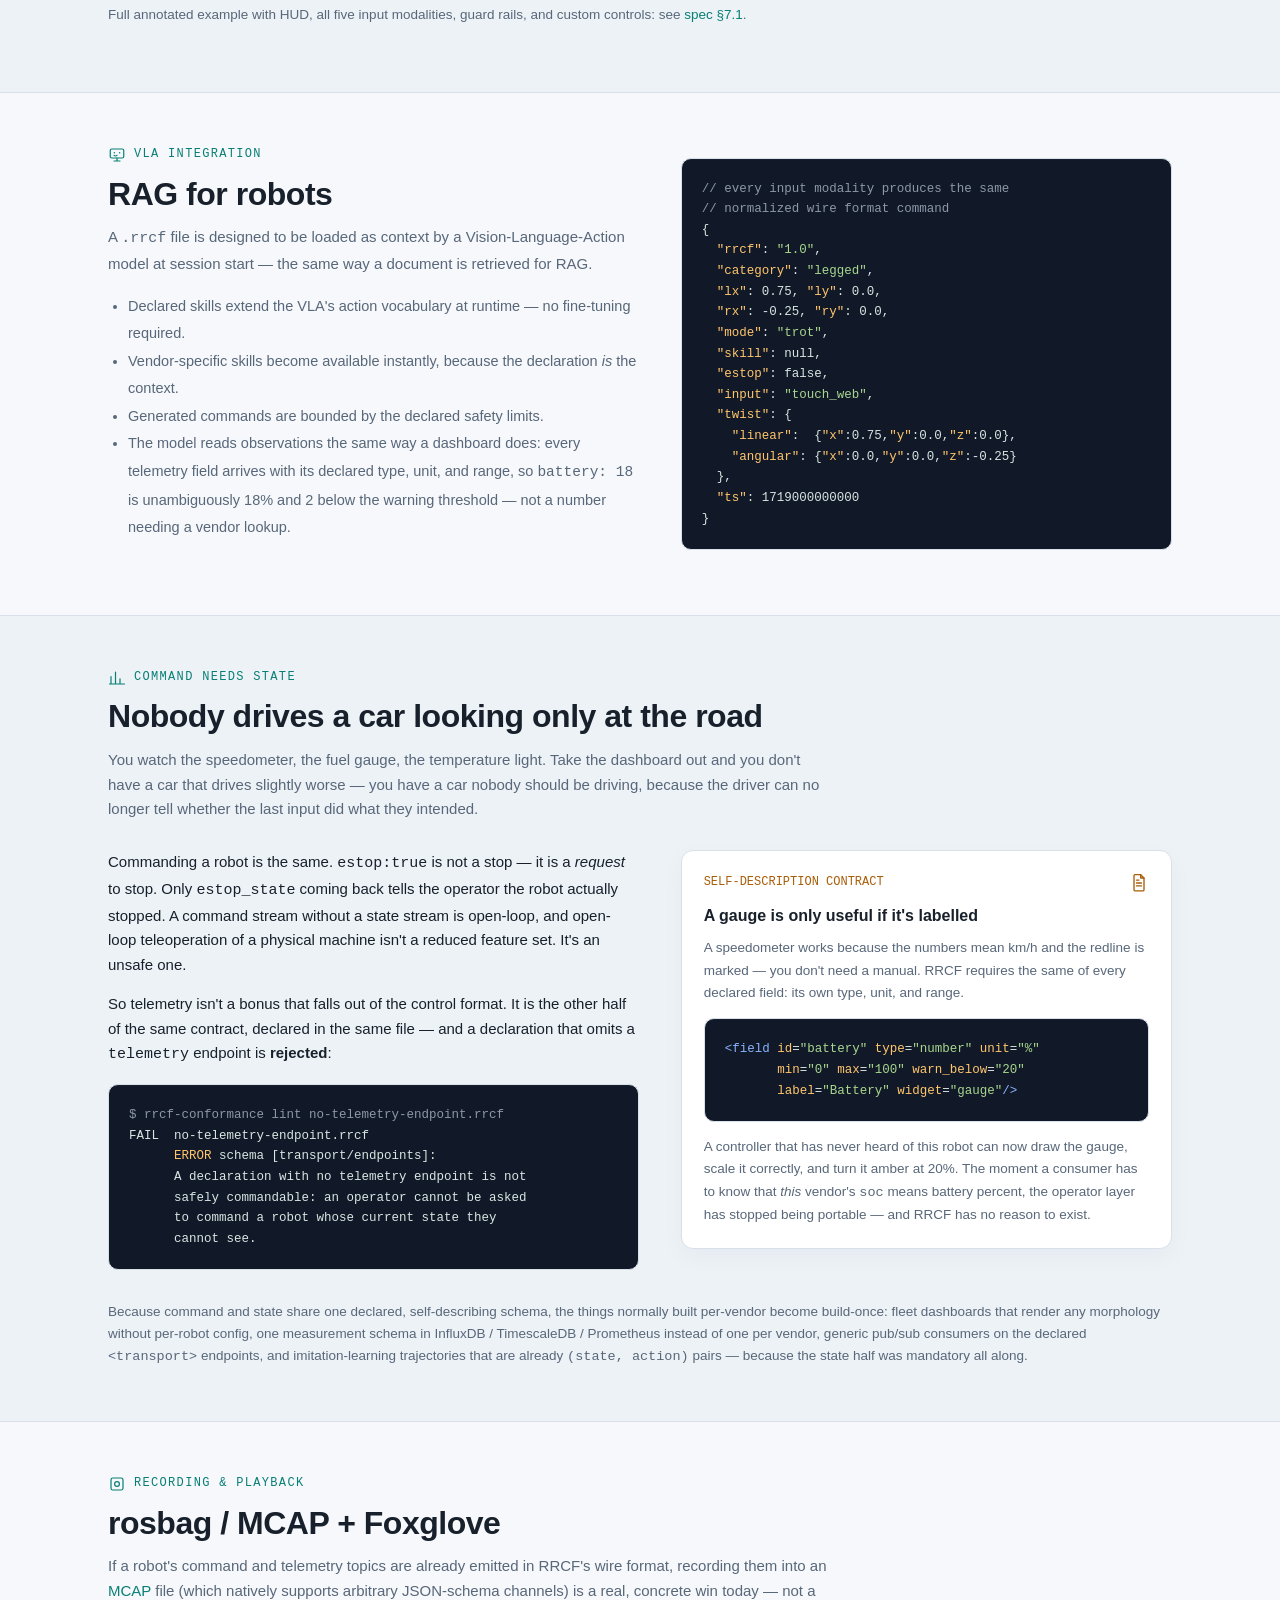
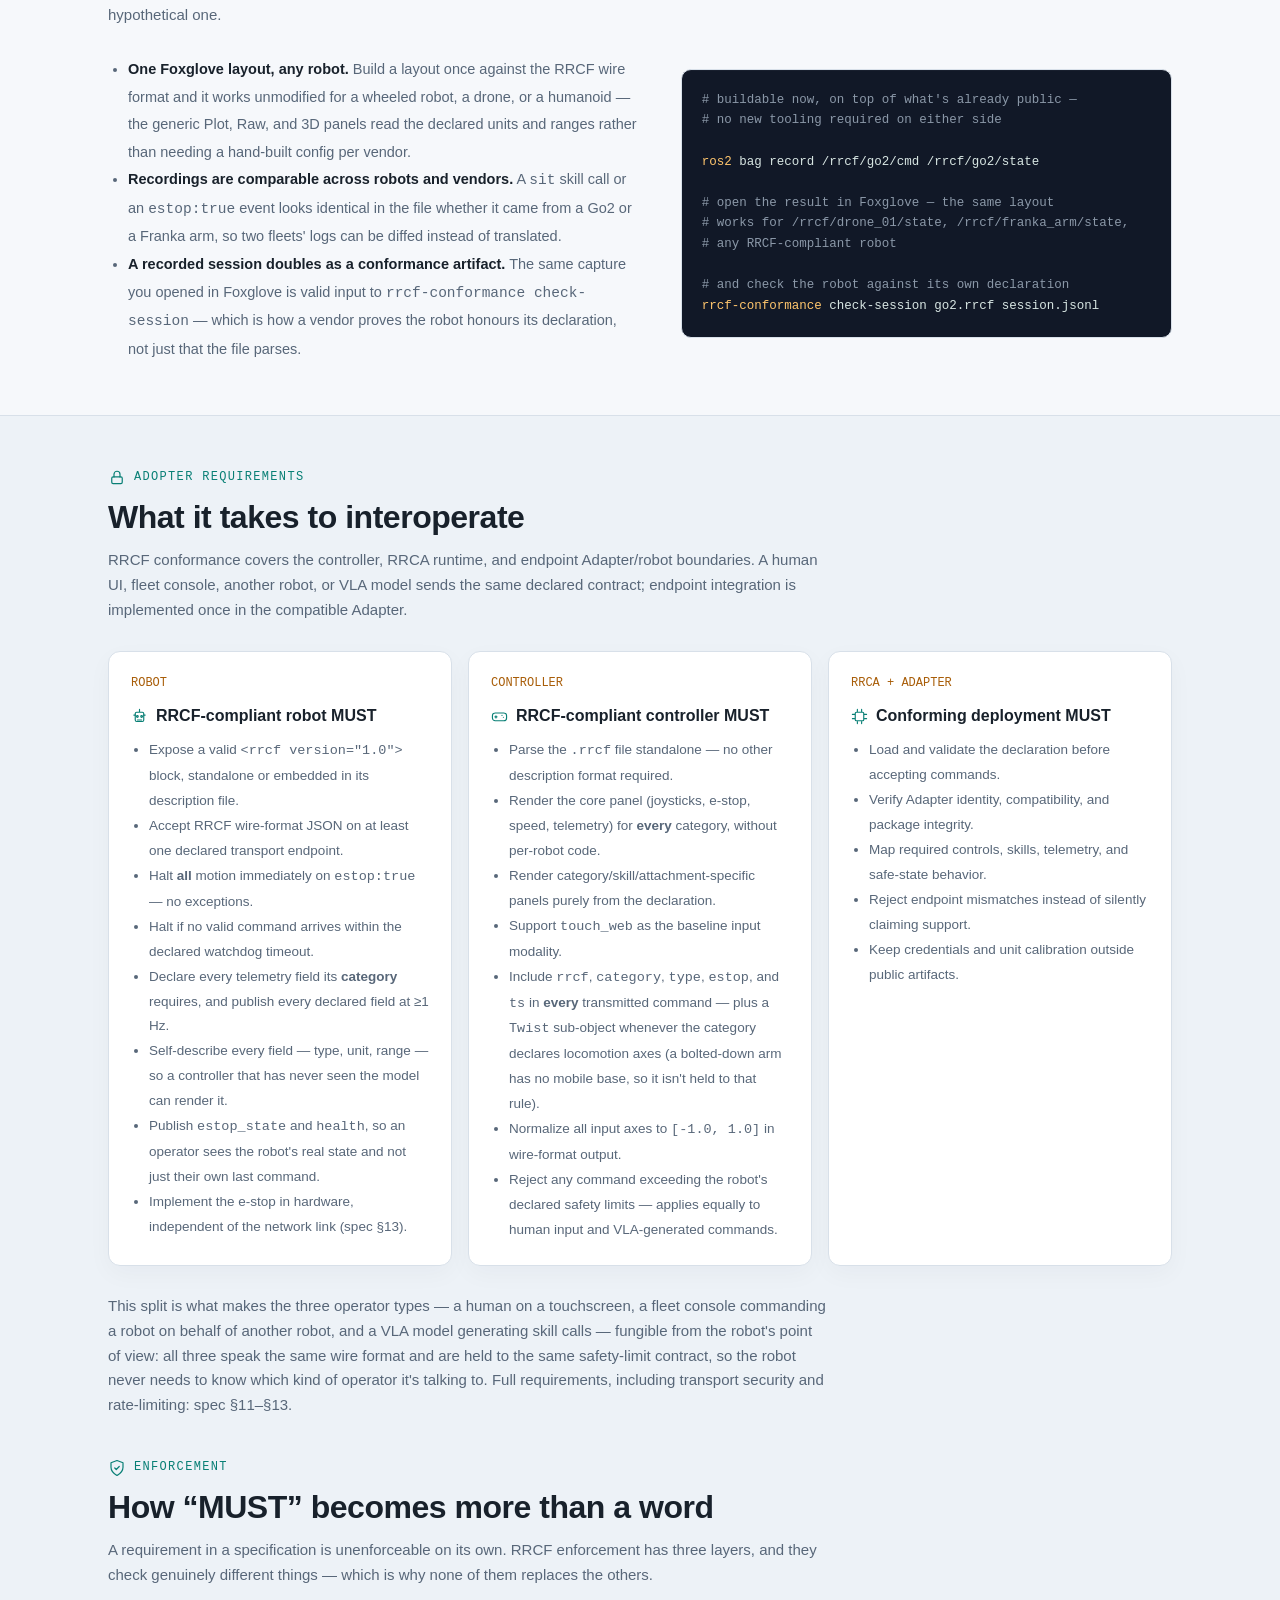
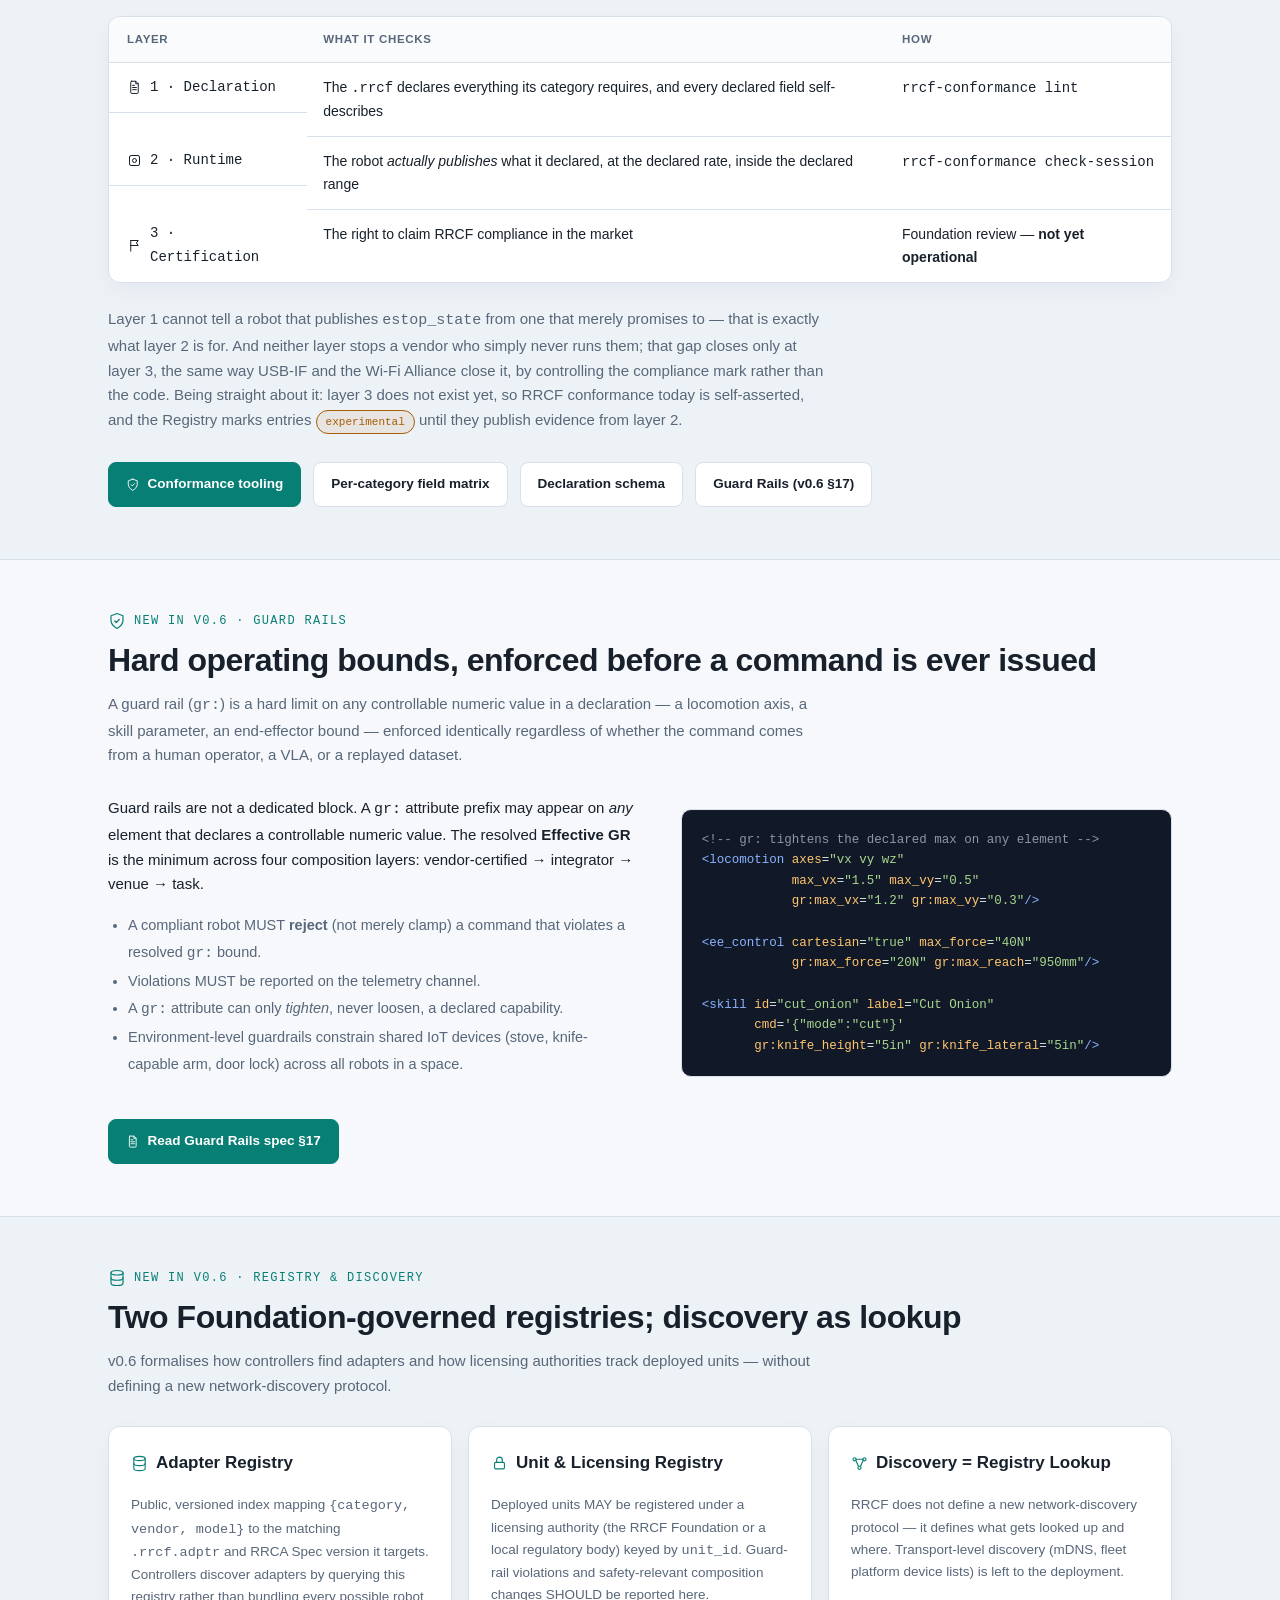
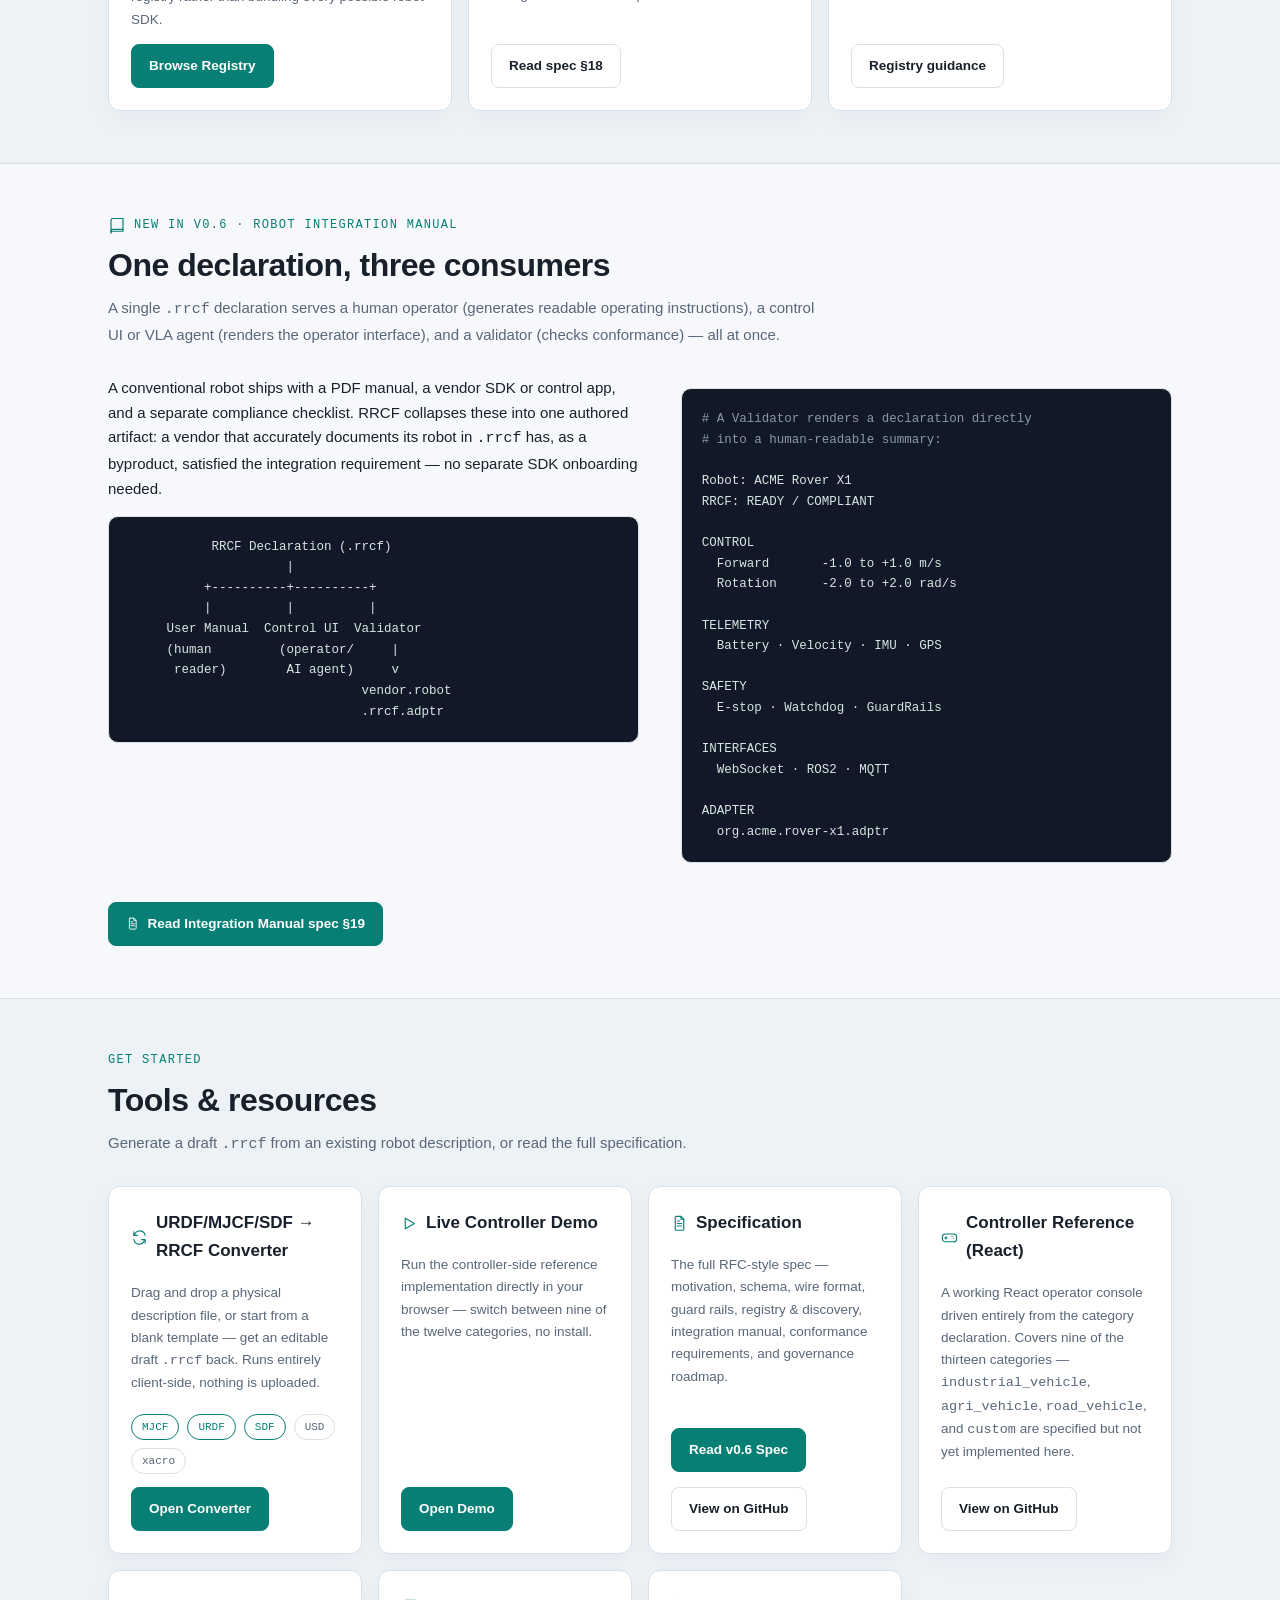
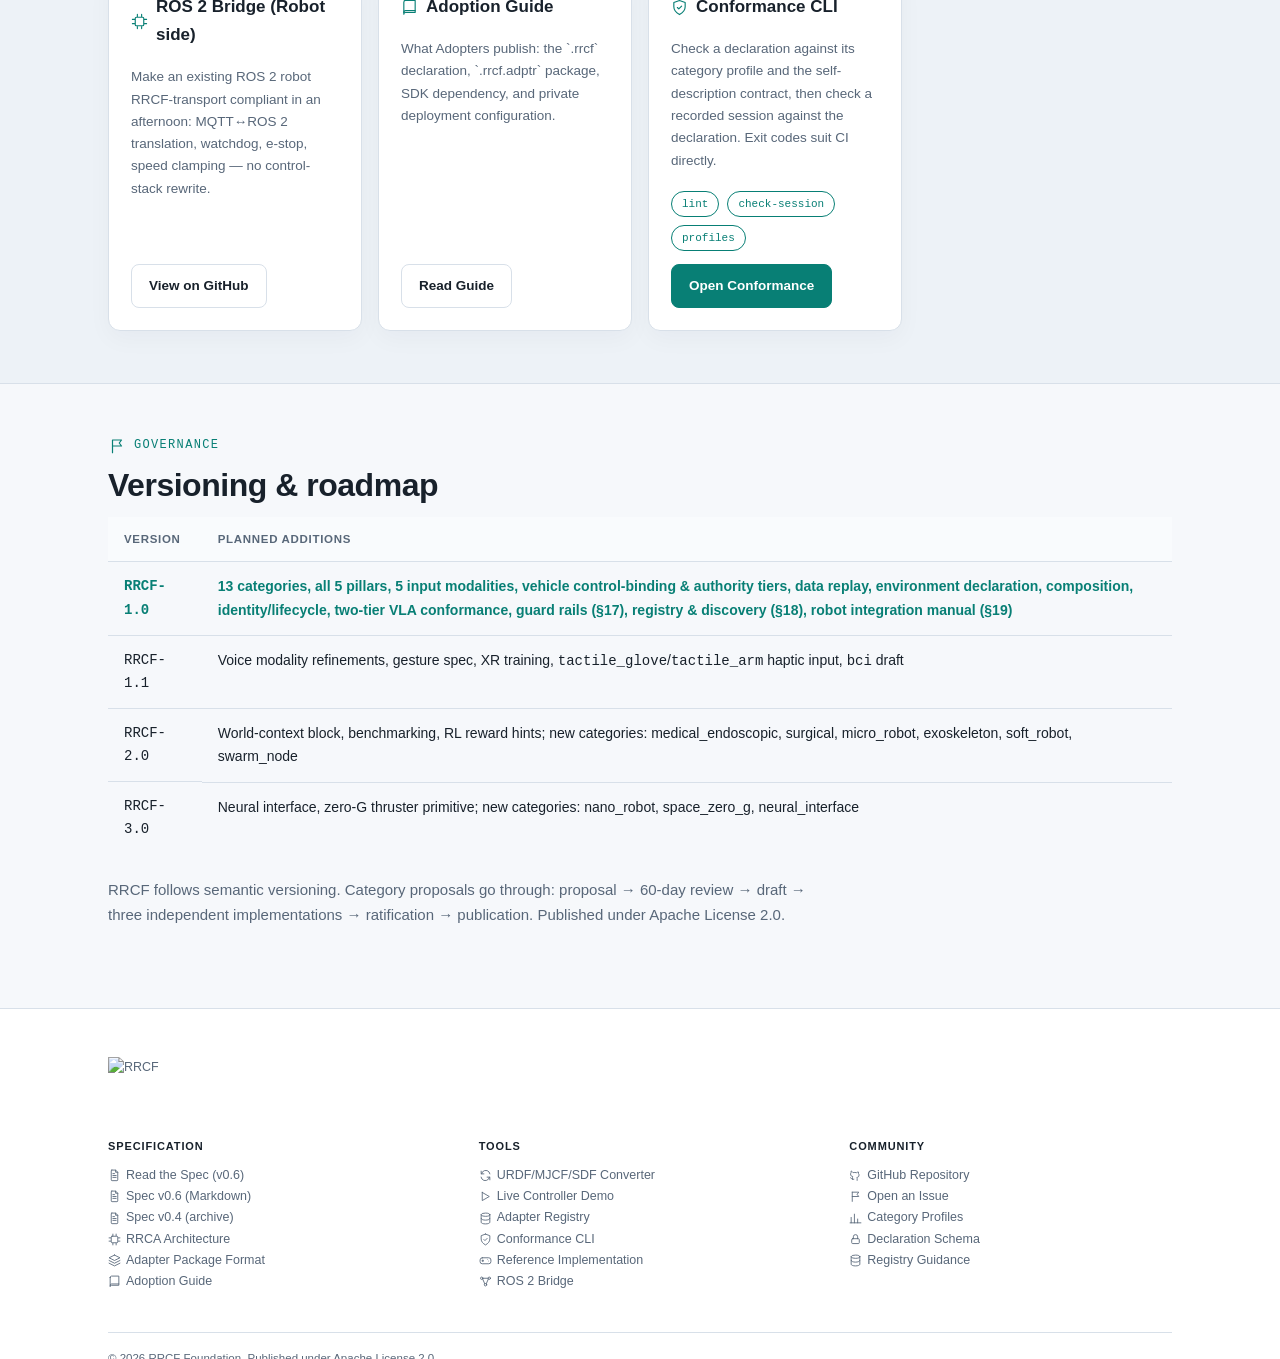
==== commit c16fa670: "index: bold nav links, mega-dropdown menu, bigger icons (same as registry) - All nav links now bold/" ====
--- a/index.html
+++ b/index.html
@@ -8,6 +8,78 @@
 <link rel="icon" type="image/png" href="[data-uri]">
 <script src="assets/js/theme.js?v=20260911-contract"></script>
 <link rel="stylesheet" href="assets/css/style.css?v=20260911-contract">
+<style>
+/* ── Main page nav enhancements ──────────────────────────────── */
+nav.links a {
+  color: var(--text) !important;
+  font-weight: 700 !important;
+}
+nav.links a:hover { color: var(--accent) !important; }
+
+/* ── Mega-dropdown menu ──────────────────────────────────────── */
+.nav-dropdown { position: relative; }
+.nav-dropdown-btn {
+  display: inline-flex; align-items: center; gap: 6px;
+  padding: 7px 13px; border-radius: 8px;
+  font-size: 13.5px; font-weight: 700;
+  color: var(--text); background: var(--panel);
+  border: 1.5px solid var(--line); cursor: pointer;
+  font-family: var(--sans); white-space: nowrap;
+  transition: border-color .15s, color .15s;
+}
+.nav-dropdown-btn:hover { border-color: var(--accent); color: var(--accent); }
+.nav-dropdown-btn .chevron { display: inline-block; width: 12px; height: 12px; flex-shrink: 0; }
+.nav-dropdown-btn .chevron svg { width: 100%; height: 100%; display: block; }
+
+.nav-dropdown-panel {
+  display: none; position: absolute; top: calc(100% + 10px); right: 0;
+  background: var(--panel); border: 1.5px solid var(--line);
+  border-radius: 14px; box-shadow: var(--shadow);
+  min-width: 560px; padding: 20px;
+  z-index: 100;
+}
+.nav-dropdown.open .nav-dropdown-panel { display: grid; grid-template-columns: 1fr 1fr 1fr; gap: 4px 24px; }
+
+.dd-col { display: flex; flex-direction: column; gap: 2px; }
+.dd-col-title {
+  font-family: var(--mono); font-size: 10px; letter-spacing: .10em;
+  text-transform: uppercase; color: var(--accent); font-weight: 700;
+  margin-bottom: 8px; padding-bottom: 6px; border-bottom: 1px solid var(--line);
+}
+.dd-link {
+  display: flex; align-items: center; gap: 9px; padding: 7px 9px;
+  border-radius: 8px; color: var(--text) !important; font-weight: 600;
+  font-size: 13px; text-decoration: none; transition: background .12s, color .12s;
+}
+.dd-link:hover { background: var(--bg-alt); color: var(--accent) !important; text-decoration: none; }
+.dd-link .dd-icon {
+  display: flex; align-items: center; justify-content: center;
+  width: 32px; height: 32px; border-radius: 8px;
+  background: var(--accent-soft); color: var(--accent); flex-shrink: 0;
+}
+.dd-link .dd-icon svg { width: 18px; height: 18px; display: block; }
+.dd-link-text { display: flex; flex-direction: column; gap: 1px; }
+.dd-link-name { font-weight: 700; font-size: 13px; line-height: 1.2; }
+.dd-link-desc { font-size: 11px; color: var(--dim); font-weight: 400; line-height: 1.3; }
+
+/* ── Bigger section eyebrow icons ────────────────────────────── */
+.eyebrow .icon { width: 18px !important; height: 18px !important; }
+.eyebrow { font-size: 12px; gap: 8px; }
+
+/* ── Bigger tool/pillar card icons ───────────────────────────── */
+.tool-card .card-icon {
+  display: flex; align-items: center; justify-content: center;
+  width: 48px; height: 48px; border-radius: 12px;
+  background: var(--accent-soft); color: var(--accent);
+  margin-bottom: 4px; flex-shrink: 0;
+}
+.tool-card .card-icon svg { width: 28px; height: 28px; display: block; }
+.tool-card h3 { font-size: 17px; }
+
+/* close dropdown backdrop */
+.dd-backdrop { display: none; position: fixed; inset: 0; z-index: 99; }
+.nav-dropdown.open .dd-backdrop { display: block; }
+</style>
 </head>
 <body>
 
@@ -16,11 +88,87 @@
     <a class="brand" href="index.html" aria-label="RRCF home"><img src="assets/images/rrcf_logo.png" alt="" style="height:26px;width:auto;display:block;"><span>RRCF</span></a>
     <div class="nav-actions">
       <nav class="links" aria-label="Primary navigation">
-        <a class="nav-secondary" href="#what">Why RRCF</a>
-        <a class="nav-mobile" href="#rrca">Architecture</a>
-        <a class="nav-mobile" href="registry/index.html">Registry</a>
-        <a class="nav-secondary" href="#tools">Resources</a>
+        <a href="#what"><span class="icon" data-icon="bolt"></span>Why RRCF</a>
+        <a href="#rrca"><span class="icon" data-icon="cpu"></span>Architecture</a>
+        <a href="registry/index.html"><span class="icon" data-icon="database"></span>Registry</a>
+        <a href="#tools"><span class="icon" data-icon="wrench"></span>Resources</a>
       </nav>
+
+      <!-- ── Top dropdown menu ───────────────────────────────── -->
+      <div class="nav-dropdown" id="siteDropdown">
+        <div class="dd-backdrop" id="ddBackdrop"></div>
+        <button class="nav-dropdown-btn" id="dropdownToggle" type="button" aria-haspopup="true" aria-expanded="false">
+          <span class="icon" data-icon="layers"></span>
+          All&nbsp;Tools &amp; Docs
+          <span class="chevron">
+            <svg viewBox="0 0 24 24" fill="none" stroke="currentColor" stroke-width="2.2" stroke-linecap="round" stroke-linejoin="round" aria-hidden="true"><path d="M6 9l6 6 6-6"/></svg>
+          </span>
+        </button>
+        <div class="nav-dropdown-panel" role="menu" aria-label="Site navigation">
+          <!-- col 1: Tools -->
+          <div class="dd-col">
+            <div class="dd-col-title">⚙ Tools</div>
+            <a class="dd-link" href="demo/index.html" role="menuitem">
+              <span class="dd-icon"><svg viewBox="0 0 24 24" fill="none" stroke="currentColor" stroke-width="1.8" stroke-linecap="round" stroke-linejoin="round"><rect x="2" y="7" width="20" height="11" rx="4"/><path d="M7 11v3M5.5 12.5h3"/><circle cx="15.5" cy="10.5" r=".9" fill="currentColor" stroke="none"/><circle cx="17.5" cy="13" r=".9" fill="currentColor" stroke="none"/></svg></span>
+              <span class="dd-link-text"><span class="dd-link-name">Live Controller Demo</span><span class="dd-link-desc">Try RRCF robot control in your browser</span></span>
+            </a>
+            <a class="dd-link" href="tools/converter.html" role="menuitem">
+              <span class="dd-icon"><svg viewBox="0 0 24 24" fill="none" stroke="currentColor" stroke-width="1.8" stroke-linecap="round" stroke-linejoin="round"><path d="M4 4v5h5"/><path d="M20 20v-5h-5"/><path d="M4.6 9a8 8 0 0 1 14-3.5L20 9"/><path d="M19.4 15a8 8 0 0 1-14 3.5L4 15"/></svg></span>
+              <span class="dd-link-text"><span class="dd-link-name">URDF / MJCF / SDF Converter</span><span class="dd-link-desc">Convert robot model formats to .rrcf</span></span>
+            </a>
+            <a class="dd-link" href="registry/index.html" role="menuitem">
+              <span class="dd-icon"><svg viewBox="0 0 24 24" fill="none" stroke="currentColor" stroke-width="1.8" stroke-linecap="round" stroke-linejoin="round"><ellipse cx="12" cy="5" rx="8" ry="3"/><path d="M4 5v14c0 1.7 3.6 3 8 3s8-1.3 8-3V5"/><path d="M4 12c0 1.7 3.6 3 8 3s8-1.3 8-3"/></svg></span>
+              <span class="dd-link-text"><span class="dd-link-name">Adapter Registry</span><span class="dd-link-desc">Browse published adapters &amp; catalog</span></span>
+            </a>
+            <a class="dd-link" href="https://github.com/rrcf-foundation/RRCF/tree/main/conformance" role="menuitem">
+              <span class="dd-icon"><svg viewBox="0 0 24 24" fill="none" stroke="currentColor" stroke-width="1.8" stroke-linecap="round" stroke-linejoin="round"><path d="M12 2 4 5v6c0 5 3.5 8.5 8 11 4.5-2.5 8-6 8-11V5l-8-3Z"/><path d="m9 12 2 2 4-4"/></svg></span>
+              <span class="dd-link-text"><span class="dd-link-name">Conformance CLI</span><span class="dd-link-desc">Lint &amp; validate .rrcf declarations</span></span>
+            </a>
+          </div>
+          <!-- col 2: Docs -->
+          <div class="dd-col">
+            <div class="dd-col-title">📄 Docs</div>
+            <a class="dd-link" href="spec/" role="menuitem">
+              <span class="dd-icon"><svg viewBox="0 0 24 24" fill="none" stroke="currentColor" stroke-width="1.8" stroke-linecap="round" stroke-linejoin="round"><path d="M7 2h7l4 4v14a1.5 1.5 0 0 1-1.5 1.5h-9A1.5 1.5 0 0 1 6 20V3.5A1.5 1.5 0 0 1 7 2Z"/><path d="M14 2v4h4M9 12h6M9 15.5h6M9 8.5h3"/></svg></span>
+              <span class="dd-link-text"><span class="dd-link-name">Specification v0.6</span><span class="dd-link-desc">Full RFC-style RRCF standard document</span></span>
+            </a>
+            <a class="dd-link" href="https://github.com/rrcf-foundation/RRCF/blob/main/architecture/rrca.md" role="menuitem">
+              <span class="dd-icon"><svg viewBox="0 0 24 24" fill="none" stroke="currentColor" stroke-width="1.8" stroke-linecap="round" stroke-linejoin="round"><rect x="6" y="6" width="12" height="12" rx="1.5"/><path d="M9 2v3M15 2v3M9 19v3M15 19v3M2 9h3M2 15h3M19 9h3M19 15h3"/></svg></span>
+              <span class="dd-link-text"><span class="dd-link-name">RRCA Architecture</span><span class="dd-link-desc">Runtime agent design &amp; internals</span></span>
+            </a>
+            <a class="dd-link" href="https://github.com/rrcf-foundation/RRCF/blob/main/architecture/adapter-package.md" role="menuitem">
+              <span class="dd-icon"><svg viewBox="0 0 24 24" fill="none" stroke="currentColor" stroke-width="1.8" stroke-linecap="round" stroke-linejoin="round"><path d="M12 2 2 7l10 5 10-5-10-5Z"/><path d="M2 12l10 5 10-5M2 17l10 5 10-5"/></svg></span>
+              <span class="dd-link-text"><span class="dd-link-name">Adapter Package Format</span><span class="dd-link-desc">.rrcf.adptr packaging &amp; manifest spec</span></span>
+            </a>
+            <a class="dd-link" href="https://github.com/rrcf-foundation/RRCF/blob/main/rrcf-adoption-guide.md" role="menuitem">
+              <span class="dd-icon"><svg viewBox="0 0 24 24" fill="none" stroke="currentColor" stroke-width="1.8" stroke-linecap="round" stroke-linejoin="round"><path d="M4 4.5A2.5 2.5 0 0 1 6.5 2H20v17H6.5A2.5 2.5 0 0 0 4 21.5v-17Z"/><path d="M4 19a2.5 2.5 0 0 1 2.5-2.5H20"/></svg></span>
+              <span class="dd-link-text"><span class="dd-link-name">Adoption Guide</span><span class="dd-link-desc">Step-by-step implementation guide</span></span>
+            </a>
+          </div>
+          <!-- col 3: Resources -->
+          <div class="dd-col">
+            <div class="dd-col-title">🔗 Resources</div>
+            <a class="dd-link" href="https://github.com/rrcf-foundation/RRCF" role="menuitem">
+              <span class="dd-icon"><svg viewBox="0 0 24 24" fill="none" stroke="currentColor" stroke-width="1.8" stroke-linecap="round" stroke-linejoin="round"><path d="M9 19c-4.3 1.4-4.3-2.5-6-3m12 5v-3.5c0-1 .1-1.4-.5-2 2-.2 4-1 4-4.5 0-1.1-.4-2-1-2.7.1-.3.4-1.4-.1-2.8 0 0-1.1-.3-3.5 1.3a12 12 0 0 0-6.3 0C5.1 3.5 4 3.8 4 3.8c-.5 1.4-.2 2.5-.1 2.8-.6.7-1 1.7-1 2.7 0 3.5 2 4.3 4 4.5-.5.4-.5 1-.5 1.9V19"/></svg></span>
+              <span class="dd-link-text"><span class="dd-link-name">GitHub Repository</span><span class="dd-link-desc">Full source, issues &amp; contributions</span></span>
+            </a>
+            <a class="dd-link" href="https://github.com/rrcf-foundation/RRCF/tree/main/reference-implementation/rrcf_ros2_bridge" role="menuitem">
+              <span class="dd-icon"><svg viewBox="0 0 24 24" fill="none" stroke="currentColor" stroke-width="1.8" stroke-linecap="round" stroke-linejoin="round"><circle cx="5" cy="6" r="2.2"/><circle cx="19" cy="6" r="2.2"/><circle cx="12" cy="18" r="2.2"/><path d="M6.8 7.5 10.5 16M17.2 7.5 13.5 16M7.2 6h9.6"/></svg></span>
+              <span class="dd-link-text"><span class="dd-link-name">ROS 2 Bridge</span><span class="dd-link-desc">Reference implementation for ROS2</span></span>
+            </a>
+            <a class="dd-link" href="https://github.com/rrcf-foundation/RRCF/blob/main/registry/schema/adapter-manifest.schema.json" role="menuitem">
+              <span class="dd-icon"><svg viewBox="0 0 24 24" fill="none" stroke="currentColor" stroke-width="1.8" stroke-linecap="round" stroke-linejoin="round"><rect x="5" y="10.5" width="14" height="9" rx="1.8"/><path d="M8 10.5V7a4 4 0 1 1 8 0v3.5"/></svg></span>
+              <span class="dd-link-text"><span class="dd-link-name">Manifest Schema</span><span class="dd-link-desc">JSON schema for adapter manifests</span></span>
+            </a>
+            <a class="dd-link" href="https://github.com/rrcf-foundation/RRCF/issues/new" role="menuitem">
+              <span class="dd-icon"><svg viewBox="0 0 24 24" fill="none" stroke="currentColor" stroke-width="1.8" stroke-linecap="round" stroke-linejoin="round"><path d="M6 21V4M6 4h12l-3 4 3 4H6"/></svg></span>
+              <span class="dd-link-text"><span class="dd-link-name">Propose an Adapter</span><span class="dd-link-desc">Open a GitHub issue to submit</span></span>
+            </a>
+          </div>
+        </div>
+      </div>
+      <!-- ── / dropdown ─────────────────────────────────────── -->
+
       <button class="theme-toggle" type="button" data-theme-toggle aria-pressed="false"><span data-theme-icon aria-hidden="true">☾</span><span data-theme-label>Dark</span></button>
     </div>
   </div>
@@ -735,5 +883,18 @@
 </footer>
 
 <script src="assets/js/icons.js"></script>
+<script>
+(function () {
+  var btn = document.getElementById('dropdownToggle');
+  var menu = document.getElementById('siteDropdown');
+  var backdrop = document.getElementById('ddBackdrop');
+  function open() { menu.classList.add('open'); btn.setAttribute('aria-expanded', 'true'); }
+  function close() { menu.classList.remove('open'); btn.setAttribute('aria-expanded', 'false'); }
+  btn.addEventListener('click', function (e) { e.stopPropagation(); menu.classList.contains('open') ? close() : open(); });
+  backdrop.addEventListener('click', close);
+  document.addEventListener('keydown', function (e) { if (e.key === 'Escape') close(); });
+  menu.querySelectorAll('.dd-link').forEach(function (a) { a.addEventListener('click', close); });
+})();
+</script>
 </body>
 </html>
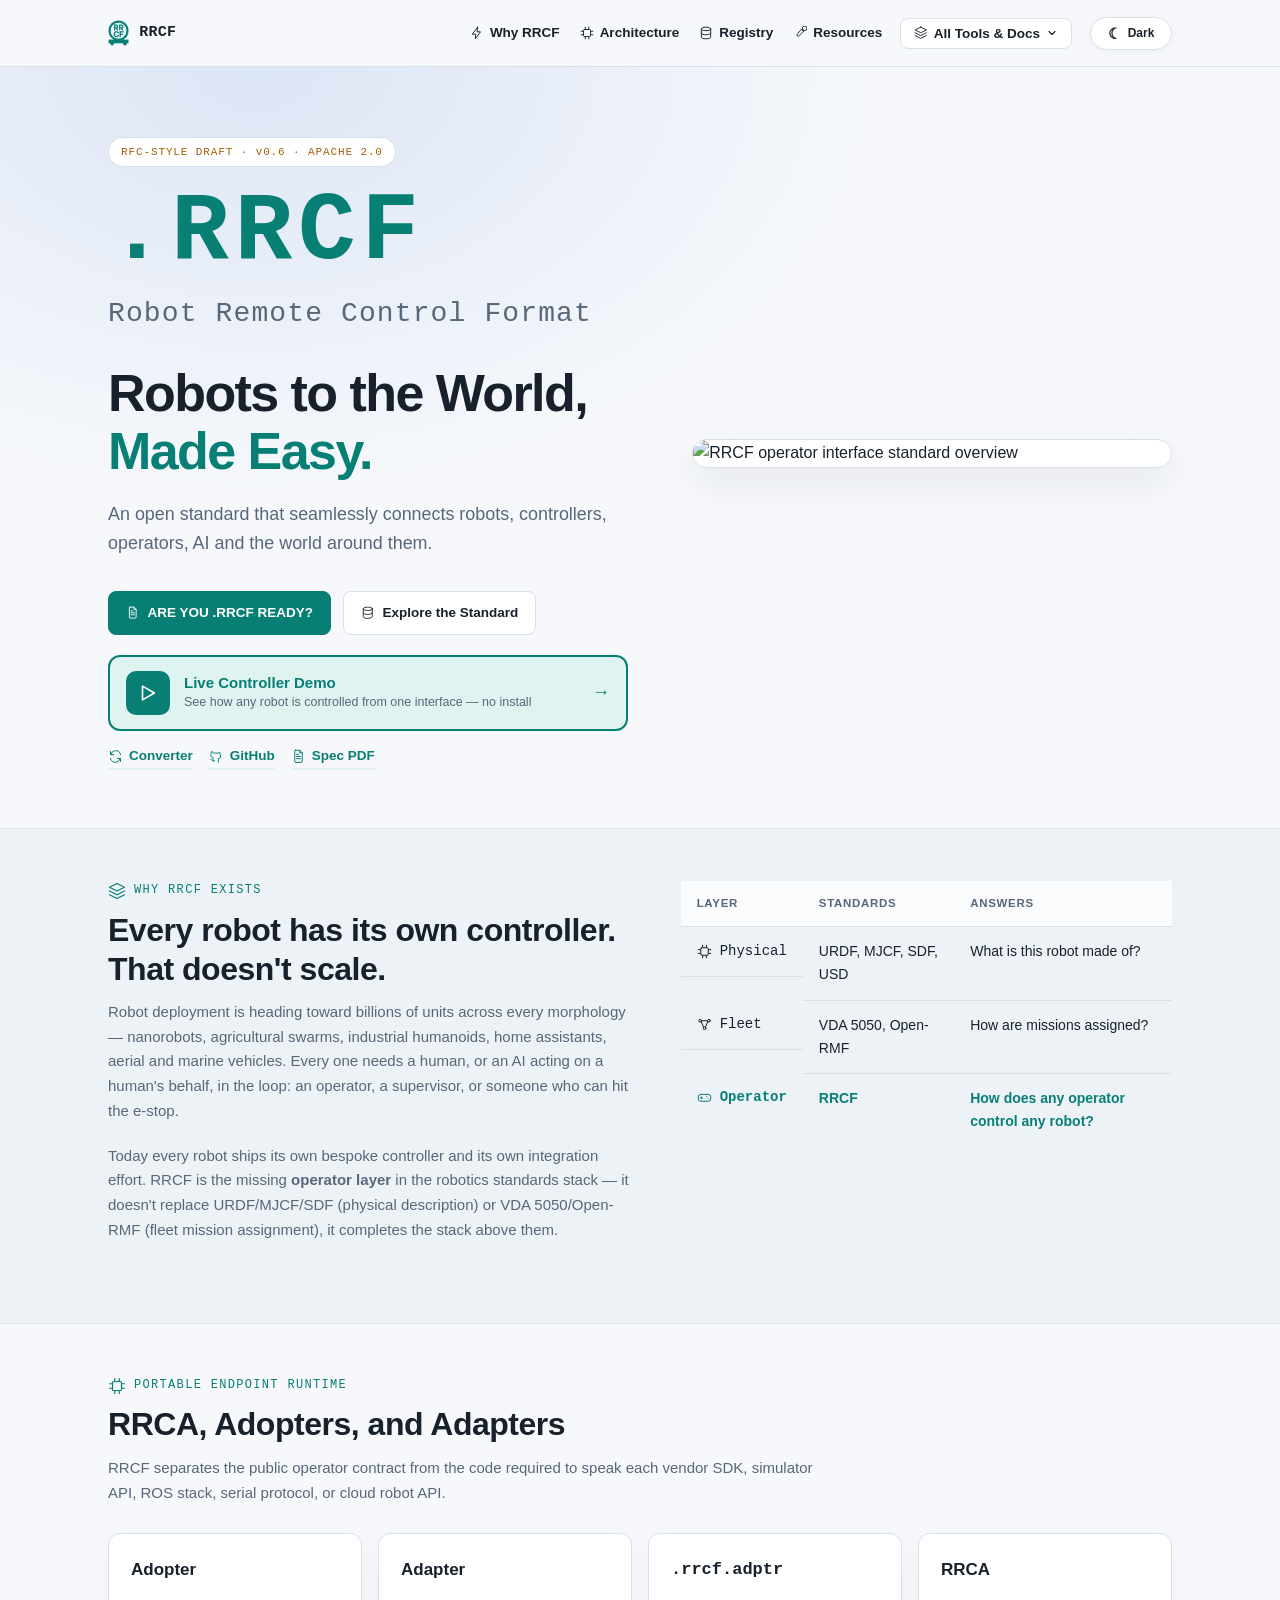
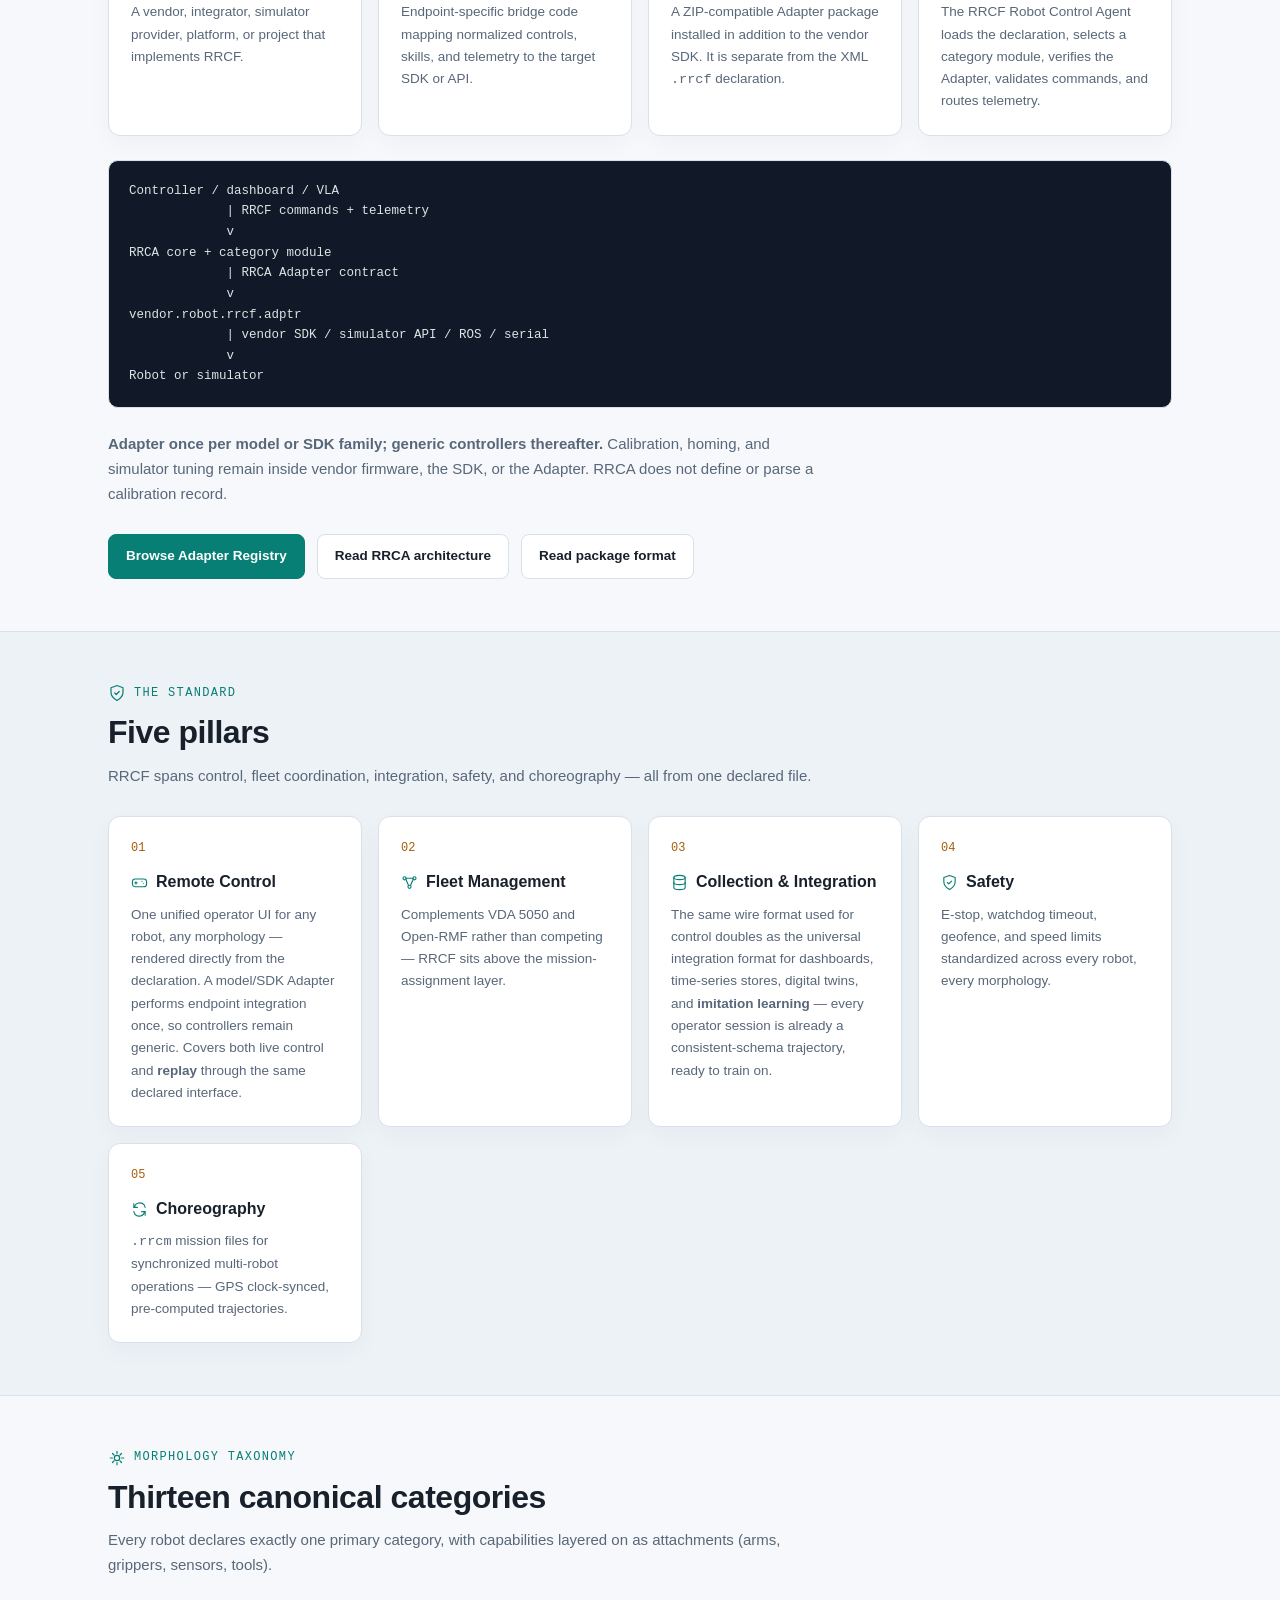
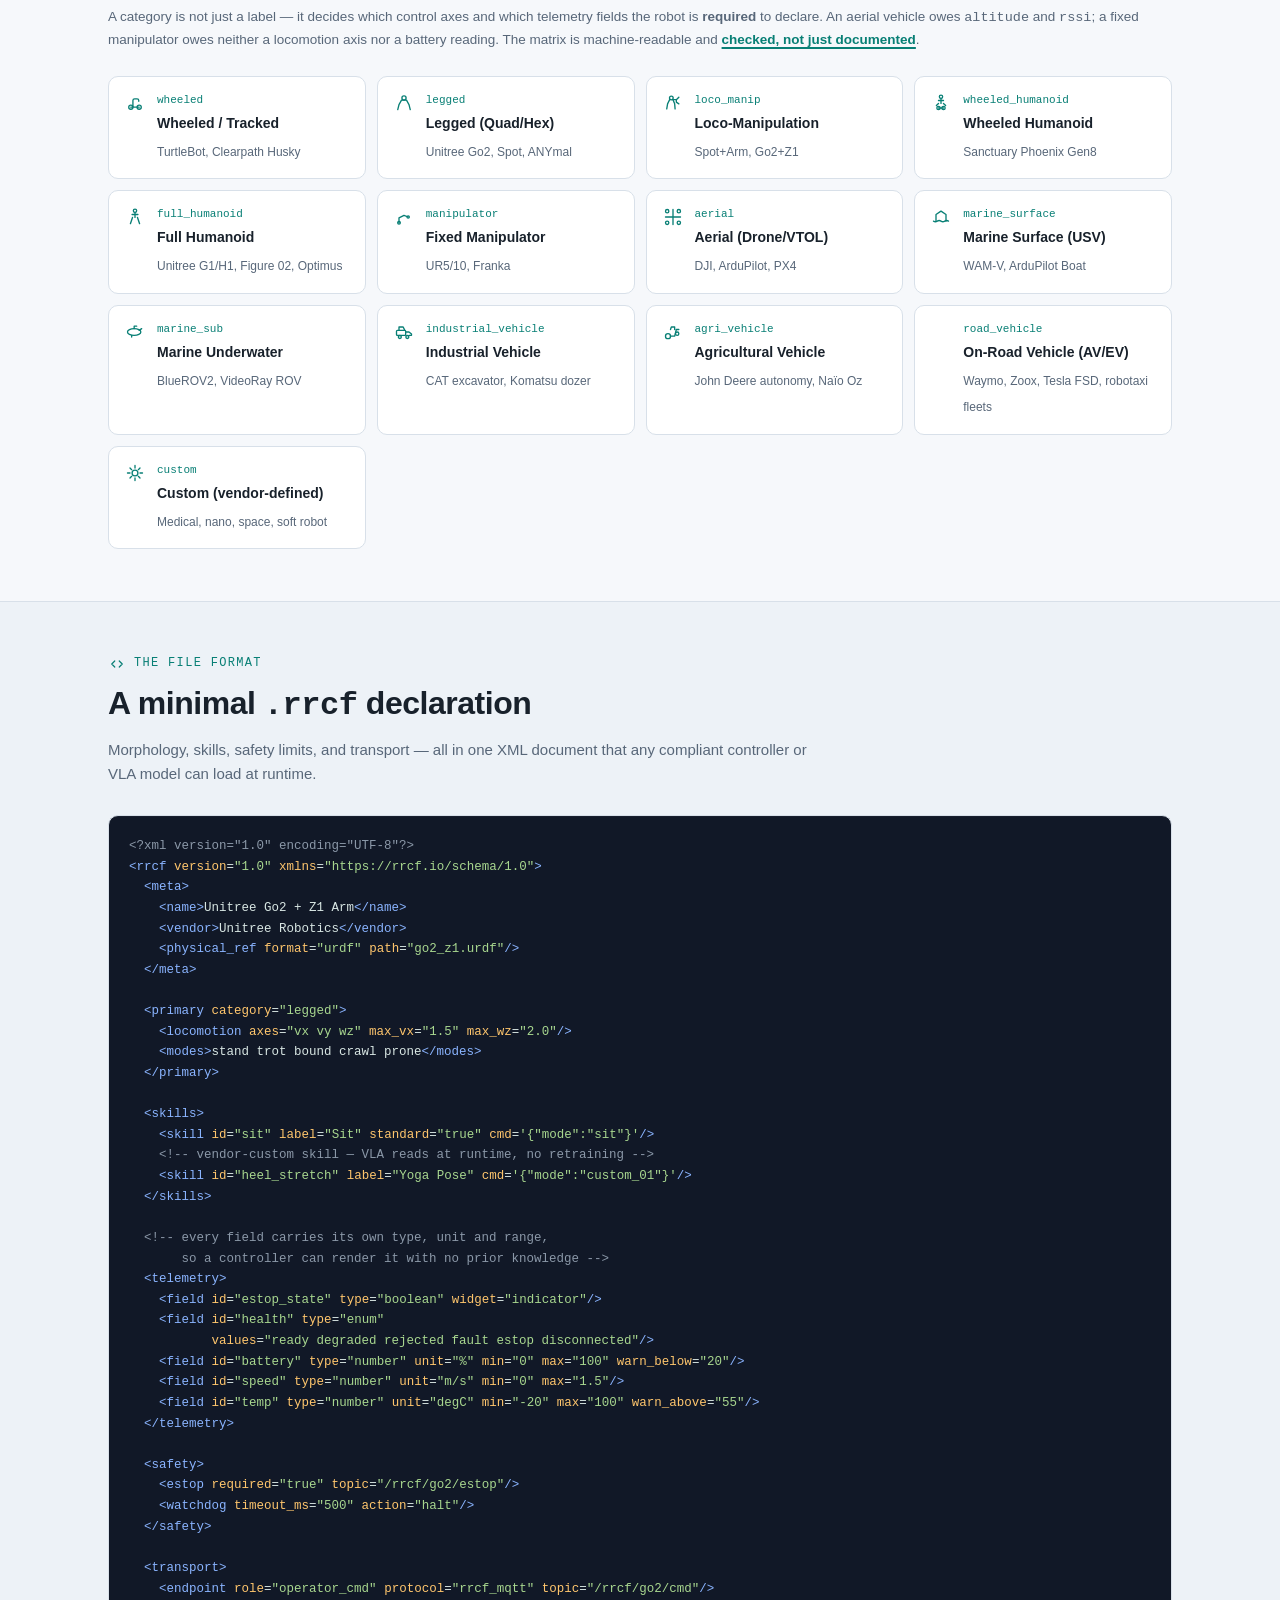
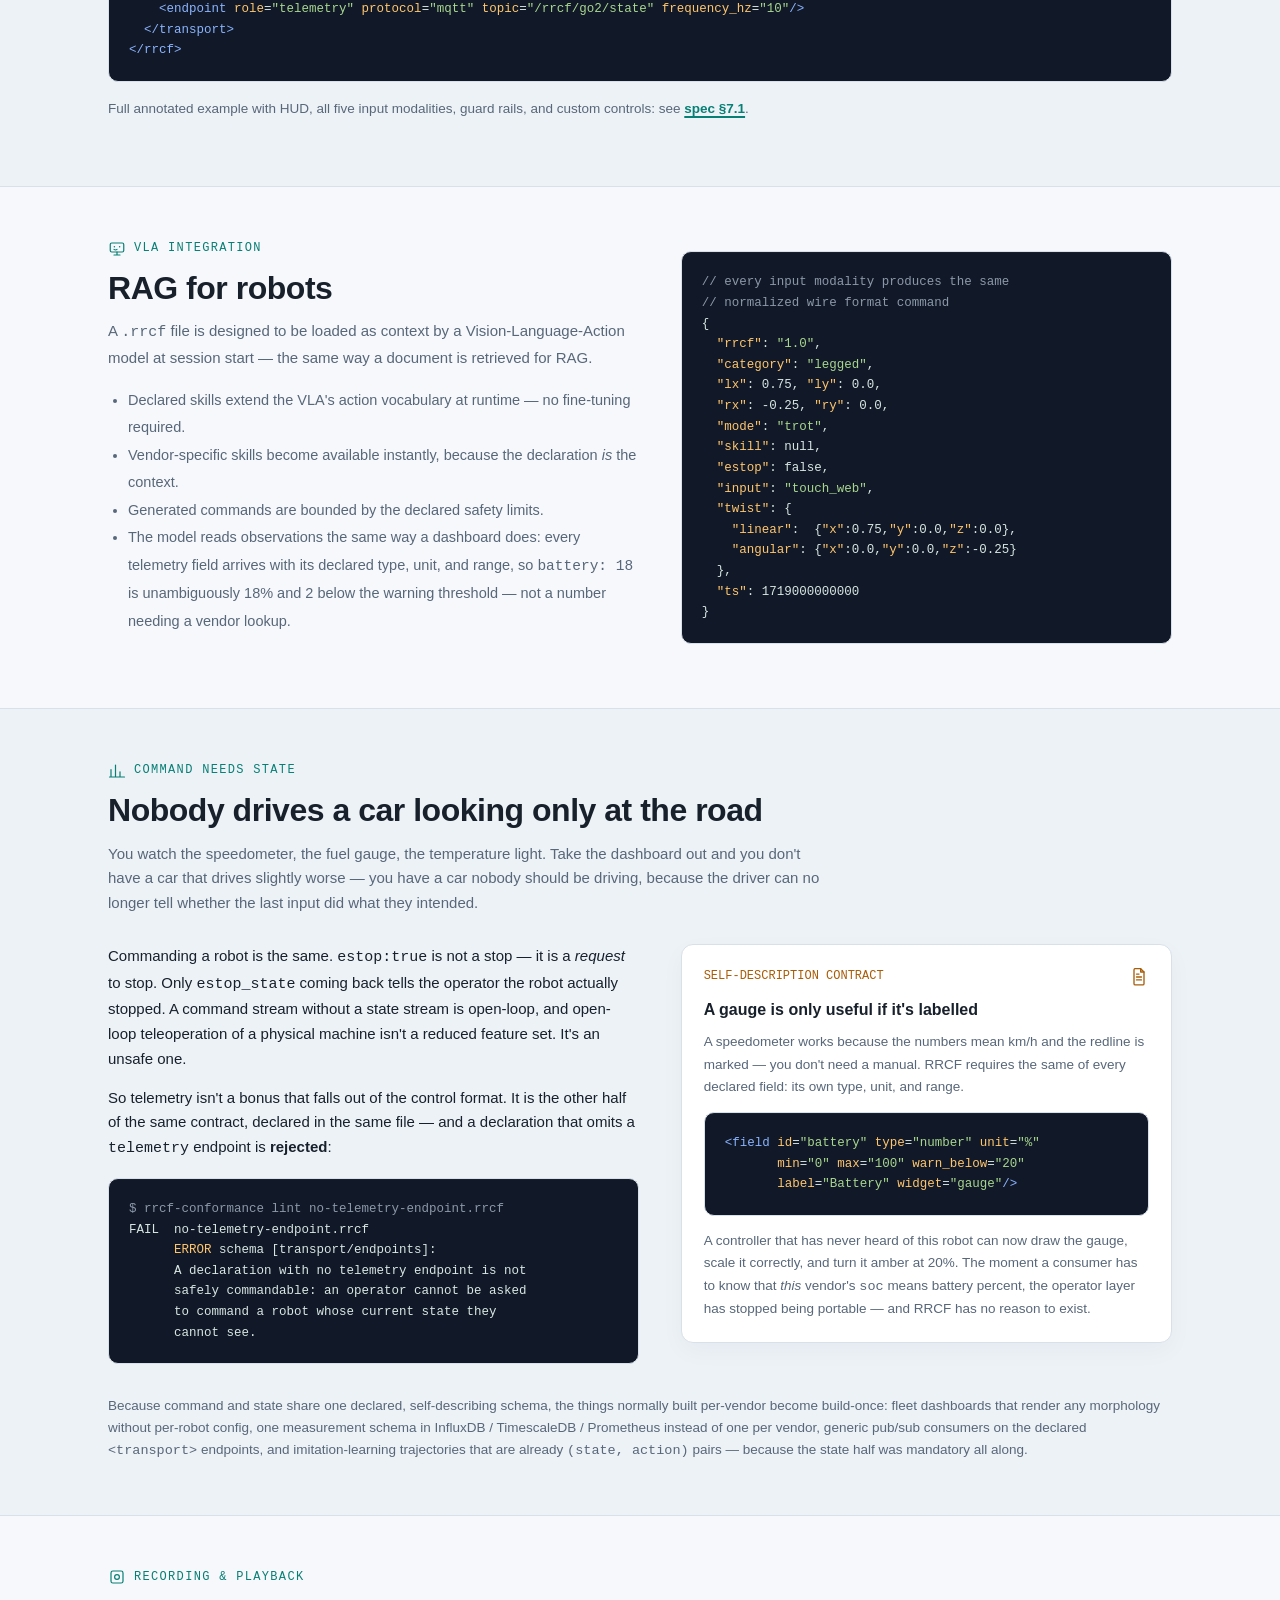
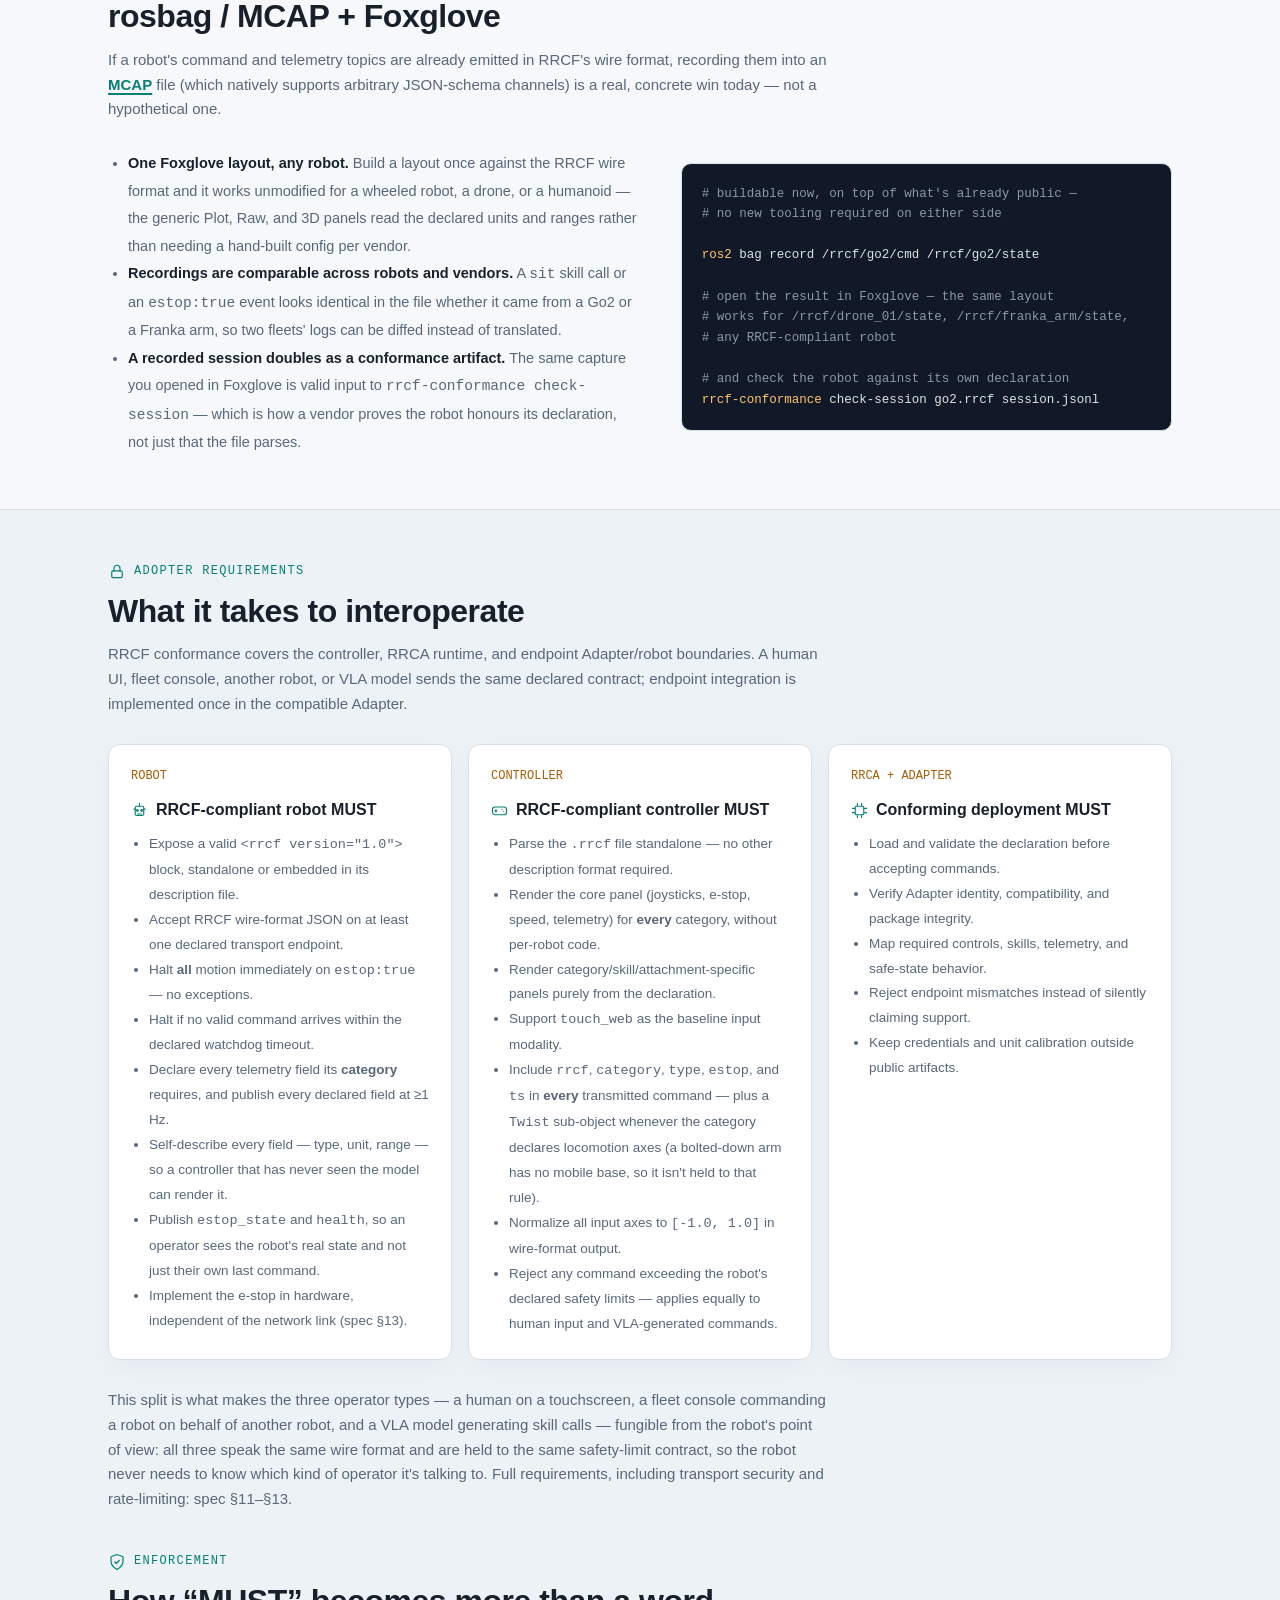
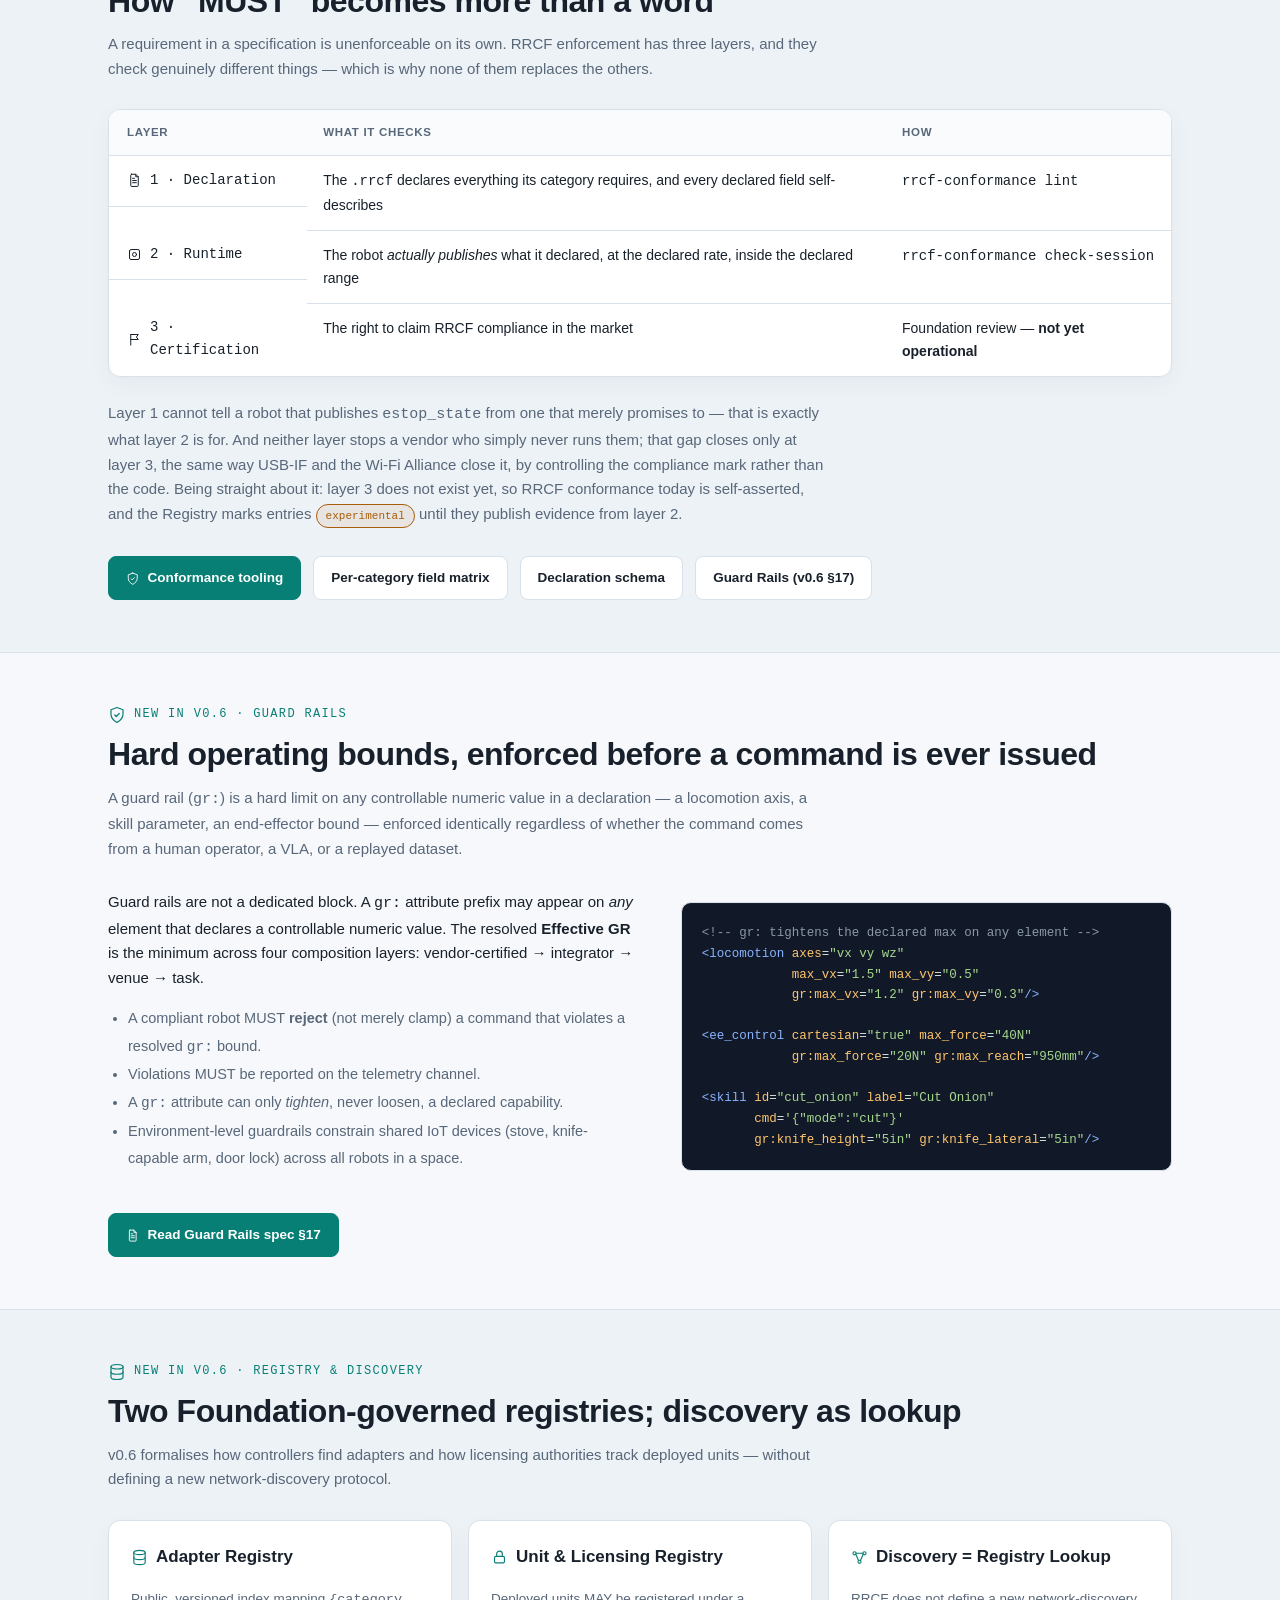
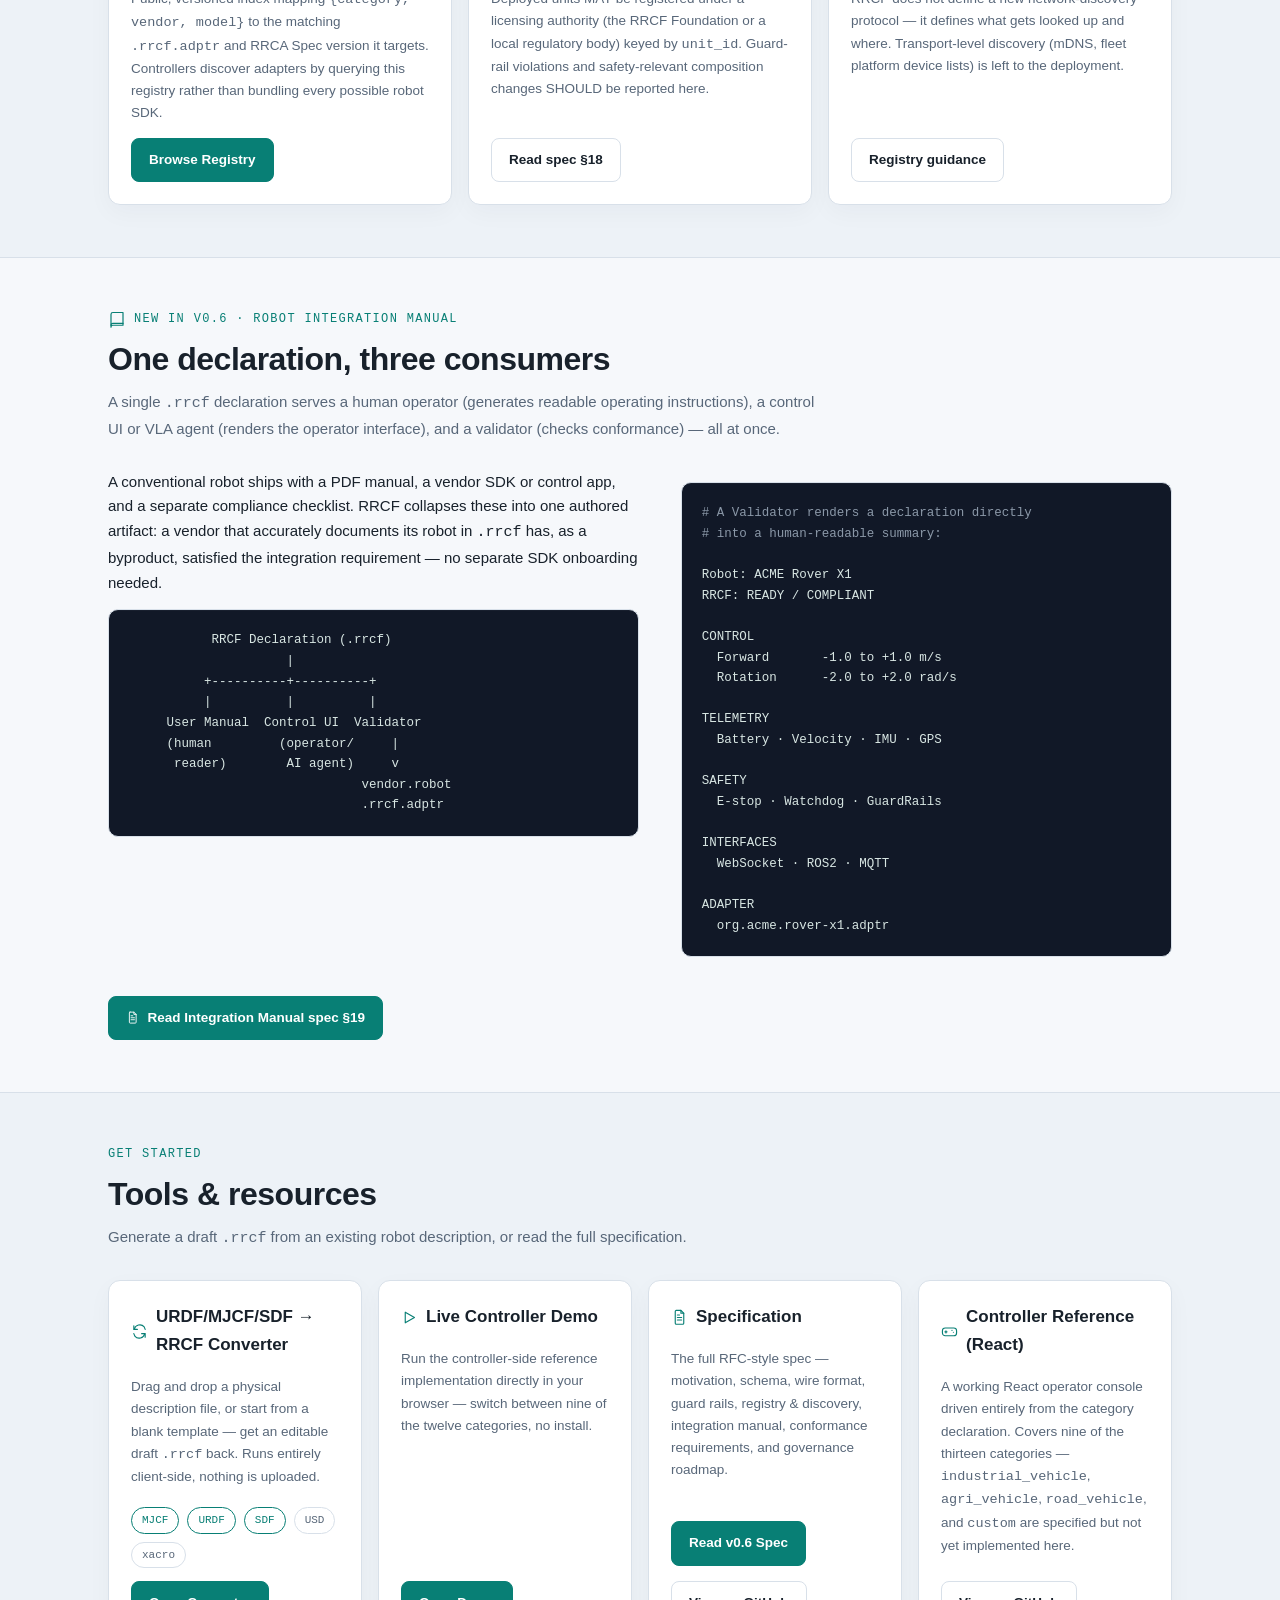
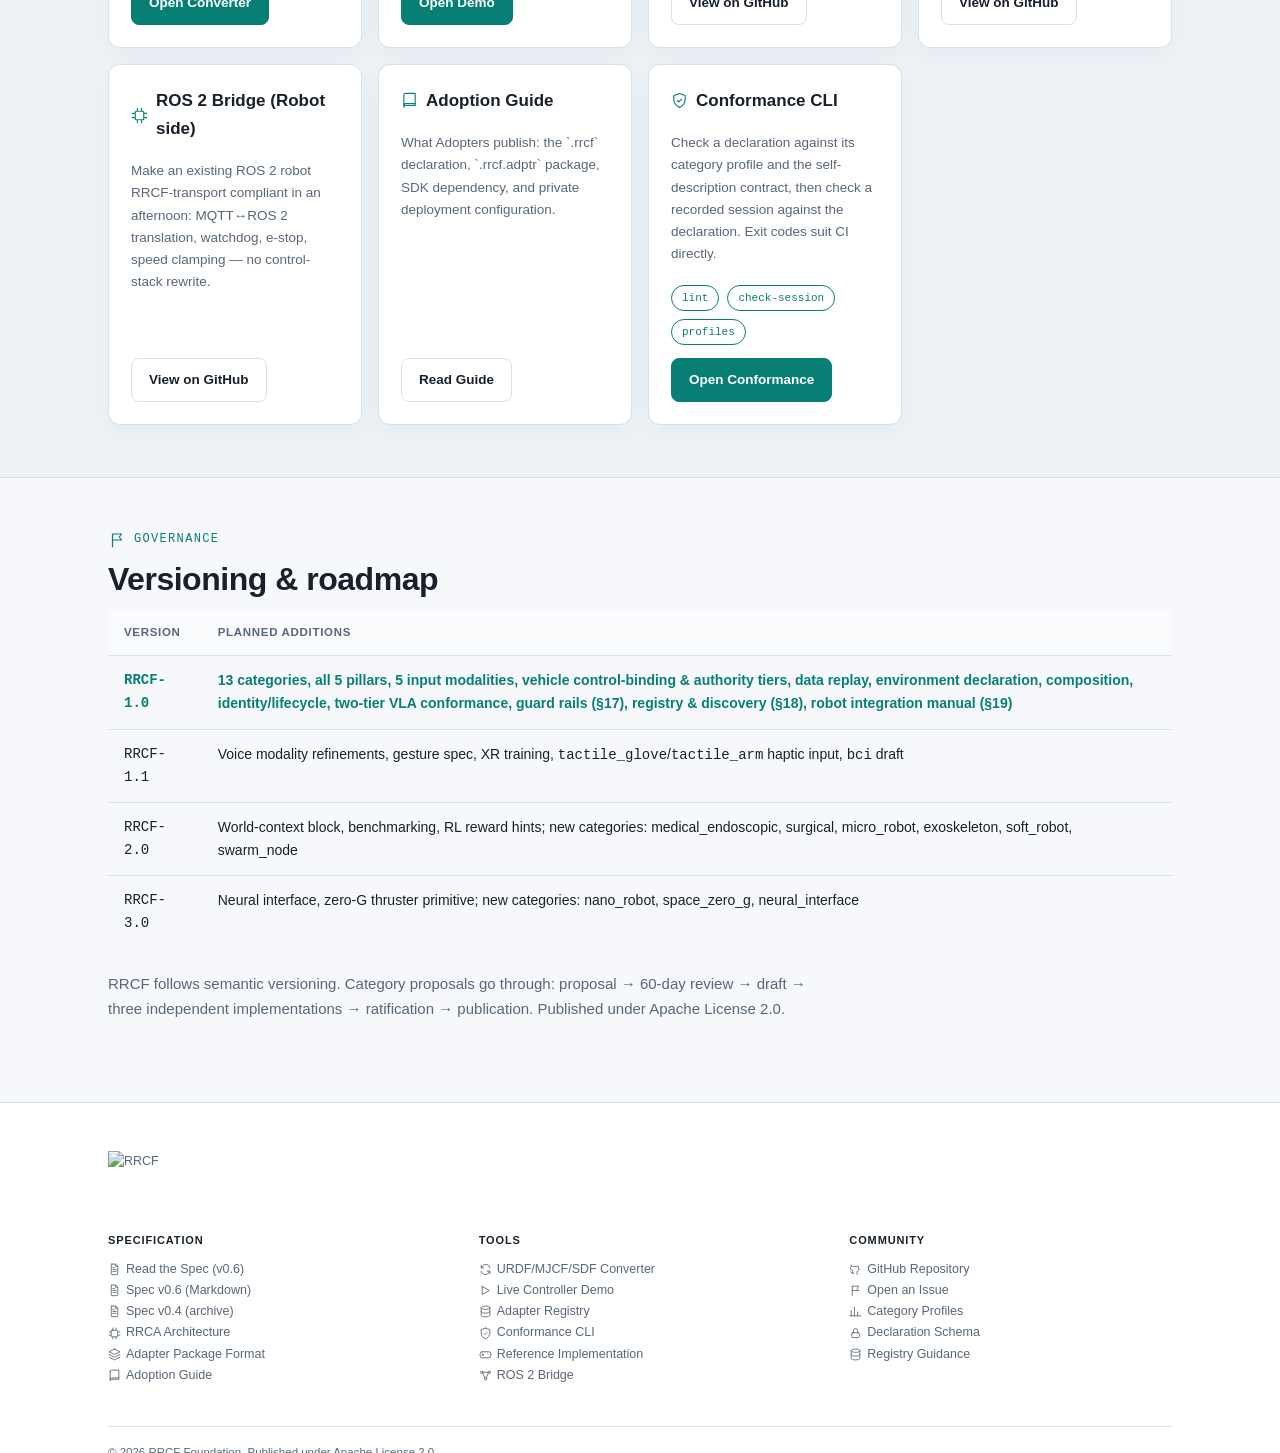
==== commit 562cffd1: "index: explicit links always visible + prominent Demo CTA style.css: - Prose links (p a, li a, .sect" ====
--- a/index.html
+++ b/index.html
@@ -8,171 +8,11 @@
 <link rel="icon" type="image/png" href="[data-uri]">
 <script src="assets/js/theme.js?v=20260911-contract"></script>
 <link rel="stylesheet" href="assets/css/style.css?v=20260911-contract">
-<style>
-/* ── Main page nav enhancements ──────────────────────────────── */
-nav.links a {
-  color: var(--text) !important;
-  font-weight: 700 !important;
-}
-nav.links a:hover { color: var(--accent) !important; }
-
-/* ── Mega-dropdown menu ──────────────────────────────────────── */
-.nav-dropdown { position: relative; }
-.nav-dropdown-btn {
-  display: inline-flex; align-items: center; gap: 6px;
-  padding: 7px 13px; border-radius: 8px;
-  font-size: 13.5px; font-weight: 700;
-  color: var(--text); background: var(--panel);
-  border: 1.5px solid var(--line); cursor: pointer;
-  font-family: var(--sans); white-space: nowrap;
-  transition: border-color .15s, color .15s;
-}
-.nav-dropdown-btn:hover { border-color: var(--accent); color: var(--accent); }
-.nav-dropdown-btn .chevron { display: inline-block; width: 12px; height: 12px; flex-shrink: 0; }
-.nav-dropdown-btn .chevron svg { width: 100%; height: 100%; display: block; }
-
-.nav-dropdown-panel {
-  display: none; position: absolute; top: calc(100% + 10px); right: 0;
-  background: var(--panel); border: 1.5px solid var(--line);
-  border-radius: 14px; box-shadow: var(--shadow);
-  min-width: 560px; padding: 20px;
-  z-index: 100;
-}
-.nav-dropdown.open .nav-dropdown-panel { display: grid; grid-template-columns: 1fr 1fr 1fr; gap: 4px 24px; }
-
-.dd-col { display: flex; flex-direction: column; gap: 2px; }
-.dd-col-title {
-  font-family: var(--mono); font-size: 10px; letter-spacing: .10em;
-  text-transform: uppercase; color: var(--accent); font-weight: 700;
-  margin-bottom: 8px; padding-bottom: 6px; border-bottom: 1px solid var(--line);
-}
-.dd-link {
-  display: flex; align-items: center; gap: 9px; padding: 7px 9px;
-  border-radius: 8px; color: var(--text) !important; font-weight: 600;
-  font-size: 13px; text-decoration: none; transition: background .12s, color .12s;
-}
-.dd-link:hover { background: var(--bg-alt); color: var(--accent) !important; text-decoration: none; }
-.dd-link .dd-icon {
-  display: flex; align-items: center; justify-content: center;
-  width: 32px; height: 32px; border-radius: 8px;
-  background: var(--accent-soft); color: var(--accent); flex-shrink: 0;
-}
-.dd-link .dd-icon svg { width: 18px; height: 18px; display: block; }
-.dd-link-text { display: flex; flex-direction: column; gap: 1px; }
-.dd-link-name { font-weight: 700; font-size: 13px; line-height: 1.2; }
-.dd-link-desc { font-size: 11px; color: var(--dim); font-weight: 400; line-height: 1.3; }
-
-/* ── Bigger section eyebrow icons ────────────────────────────── */
-.eyebrow .icon { width: 18px !important; height: 18px !important; }
-.eyebrow { font-size: 12px; gap: 8px; }
-
-/* ── Bigger tool/pillar card icons ───────────────────────────── */
-.tool-card .card-icon {
-  display: flex; align-items: center; justify-content: center;
-  width: 48px; height: 48px; border-radius: 12px;
-  background: var(--accent-soft); color: var(--accent);
-  margin-bottom: 4px; flex-shrink: 0;
-}
-.tool-card .card-icon svg { width: 28px; height: 28px; display: block; }
-.tool-card h3 { font-size: 17px; }
-
-/* close dropdown backdrop */
-.dd-backdrop { display: none; position: fixed; inset: 0; z-index: 99; }
-.nav-dropdown.open .dd-backdrop { display: block; }
-</style>
+<link rel="stylesheet" href="assets/css/nav-dropdown.css?v=20260911-contract">
 </head>
 <body>
 
-<header class="site-nav">
-  <div class="container">
-    <a class="brand" href="index.html" aria-label="RRCF home"><img src="assets/images/rrcf_logo.png" alt="" style="height:26px;width:auto;display:block;"><span>RRCF</span></a>
-    <div class="nav-actions">
-      <nav class="links" aria-label="Primary navigation">
-        <a href="#what"><span class="icon" data-icon="bolt"></span>Why RRCF</a>
-        <a href="#rrca"><span class="icon" data-icon="cpu"></span>Architecture</a>
-        <a href="registry/index.html"><span class="icon" data-icon="database"></span>Registry</a>
-        <a href="#tools"><span class="icon" data-icon="wrench"></span>Resources</a>
-      </nav>
-
-      <!-- ── Top dropdown menu ───────────────────────────────── -->
-      <div class="nav-dropdown" id="siteDropdown">
-        <div class="dd-backdrop" id="ddBackdrop"></div>
-        <button class="nav-dropdown-btn" id="dropdownToggle" type="button" aria-haspopup="true" aria-expanded="false">
-          <span class="icon" data-icon="layers"></span>
-          All&nbsp;Tools &amp; Docs
-          <span class="chevron">
-            <svg viewBox="0 0 24 24" fill="none" stroke="currentColor" stroke-width="2.2" stroke-linecap="round" stroke-linejoin="round" aria-hidden="true"><path d="M6 9l6 6 6-6"/></svg>
-          </span>
-        </button>
-        <div class="nav-dropdown-panel" role="menu" aria-label="Site navigation">
-          <!-- col 1: Tools -->
-          <div class="dd-col">
-            <div class="dd-col-title">⚙ Tools</div>
-            <a class="dd-link" href="demo/index.html" role="menuitem">
-              <span class="dd-icon"><svg viewBox="0 0 24 24" fill="none" stroke="currentColor" stroke-width="1.8" stroke-linecap="round" stroke-linejoin="round"><rect x="2" y="7" width="20" height="11" rx="4"/><path d="M7 11v3M5.5 12.5h3"/><circle cx="15.5" cy="10.5" r=".9" fill="currentColor" stroke="none"/><circle cx="17.5" cy="13" r=".9" fill="currentColor" stroke="none"/></svg></span>
-              <span class="dd-link-text"><span class="dd-link-name">Live Controller Demo</span><span class="dd-link-desc">Try RRCF robot control in your browser</span></span>
-            </a>
-            <a class="dd-link" href="tools/converter.html" role="menuitem">
-              <span class="dd-icon"><svg viewBox="0 0 24 24" fill="none" stroke="currentColor" stroke-width="1.8" stroke-linecap="round" stroke-linejoin="round"><path d="M4 4v5h5"/><path d="M20 20v-5h-5"/><path d="M4.6 9a8 8 0 0 1 14-3.5L20 9"/><path d="M19.4 15a8 8 0 0 1-14 3.5L4 15"/></svg></span>
-              <span class="dd-link-text"><span class="dd-link-name">URDF / MJCF / SDF Converter</span><span class="dd-link-desc">Convert robot model formats to .rrcf</span></span>
-            </a>
-            <a class="dd-link" href="registry/index.html" role="menuitem">
-              <span class="dd-icon"><svg viewBox="0 0 24 24" fill="none" stroke="currentColor" stroke-width="1.8" stroke-linecap="round" stroke-linejoin="round"><ellipse cx="12" cy="5" rx="8" ry="3"/><path d="M4 5v14c0 1.7 3.6 3 8 3s8-1.3 8-3V5"/><path d="M4 12c0 1.7 3.6 3 8 3s8-1.3 8-3"/></svg></span>
-              <span class="dd-link-text"><span class="dd-link-name">Adapter Registry</span><span class="dd-link-desc">Browse published adapters &amp; catalog</span></span>
-            </a>
-            <a class="dd-link" href="https://github.com/rrcf-foundation/RRCF/tree/main/conformance" role="menuitem">
-              <span class="dd-icon"><svg viewBox="0 0 24 24" fill="none" stroke="currentColor" stroke-width="1.8" stroke-linecap="round" stroke-linejoin="round"><path d="M12 2 4 5v6c0 5 3.5 8.5 8 11 4.5-2.5 8-6 8-11V5l-8-3Z"/><path d="m9 12 2 2 4-4"/></svg></span>
-              <span class="dd-link-text"><span class="dd-link-name">Conformance CLI</span><span class="dd-link-desc">Lint &amp; validate .rrcf declarations</span></span>
-            </a>
-          </div>
-          <!-- col 2: Docs -->
-          <div class="dd-col">
-            <div class="dd-col-title">📄 Docs</div>
-            <a class="dd-link" href="spec/" role="menuitem">
-              <span class="dd-icon"><svg viewBox="0 0 24 24" fill="none" stroke="currentColor" stroke-width="1.8" stroke-linecap="round" stroke-linejoin="round"><path d="M7 2h7l4 4v14a1.5 1.5 0 0 1-1.5 1.5h-9A1.5 1.5 0 0 1 6 20V3.5A1.5 1.5 0 0 1 7 2Z"/><path d="M14 2v4h4M9 12h6M9 15.5h6M9 8.5h3"/></svg></span>
-              <span class="dd-link-text"><span class="dd-link-name">Specification v0.6</span><span class="dd-link-desc">Full RFC-style RRCF standard document</span></span>
-            </a>
-            <a class="dd-link" href="https://github.com/rrcf-foundation/RRCF/blob/main/architecture/rrca.md" role="menuitem">
-              <span class="dd-icon"><svg viewBox="0 0 24 24" fill="none" stroke="currentColor" stroke-width="1.8" stroke-linecap="round" stroke-linejoin="round"><rect x="6" y="6" width="12" height="12" rx="1.5"/><path d="M9 2v3M15 2v3M9 19v3M15 19v3M2 9h3M2 15h3M19 9h3M19 15h3"/></svg></span>
-              <span class="dd-link-text"><span class="dd-link-name">RRCA Architecture</span><span class="dd-link-desc">Runtime agent design &amp; internals</span></span>
-            </a>
-            <a class="dd-link" href="https://github.com/rrcf-foundation/RRCF/blob/main/architecture/adapter-package.md" role="menuitem">
-              <span class="dd-icon"><svg viewBox="0 0 24 24" fill="none" stroke="currentColor" stroke-width="1.8" stroke-linecap="round" stroke-linejoin="round"><path d="M12 2 2 7l10 5 10-5-10-5Z"/><path d="M2 12l10 5 10-5M2 17l10 5 10-5"/></svg></span>
-              <span class="dd-link-text"><span class="dd-link-name">Adapter Package Format</span><span class="dd-link-desc">.rrcf.adptr packaging &amp; manifest spec</span></span>
-            </a>
-            <a class="dd-link" href="https://github.com/rrcf-foundation/RRCF/blob/main/rrcf-adoption-guide.md" role="menuitem">
-              <span class="dd-icon"><svg viewBox="0 0 24 24" fill="none" stroke="currentColor" stroke-width="1.8" stroke-linecap="round" stroke-linejoin="round"><path d="M4 4.5A2.5 2.5 0 0 1 6.5 2H20v17H6.5A2.5 2.5 0 0 0 4 21.5v-17Z"/><path d="M4 19a2.5 2.5 0 0 1 2.5-2.5H20"/></svg></span>
-              <span class="dd-link-text"><span class="dd-link-name">Adoption Guide</span><span class="dd-link-desc">Step-by-step implementation guide</span></span>
-            </a>
-          </div>
-          <!-- col 3: Resources -->
-          <div class="dd-col">
-            <div class="dd-col-title">🔗 Resources</div>
-            <a class="dd-link" href="https://github.com/rrcf-foundation/RRCF" role="menuitem">
-              <span class="dd-icon"><svg viewBox="0 0 24 24" fill="none" stroke="currentColor" stroke-width="1.8" stroke-linecap="round" stroke-linejoin="round"><path d="M9 19c-4.3 1.4-4.3-2.5-6-3m12 5v-3.5c0-1 .1-1.4-.5-2 2-.2 4-1 4-4.5 0-1.1-.4-2-1-2.7.1-.3.4-1.4-.1-2.8 0 0-1.1-.3-3.5 1.3a12 12 0 0 0-6.3 0C5.1 3.5 4 3.8 4 3.8c-.5 1.4-.2 2.5-.1 2.8-.6.7-1 1.7-1 2.7 0 3.5 2 4.3 4 4.5-.5.4-.5 1-.5 1.9V19"/></svg></span>
-              <span class="dd-link-text"><span class="dd-link-name">GitHub Repository</span><span class="dd-link-desc">Full source, issues &amp; contributions</span></span>
-            </a>
-            <a class="dd-link" href="https://github.com/rrcf-foundation/RRCF/tree/main/reference-implementation/rrcf_ros2_bridge" role="menuitem">
-              <span class="dd-icon"><svg viewBox="0 0 24 24" fill="none" stroke="currentColor" stroke-width="1.8" stroke-linecap="round" stroke-linejoin="round"><circle cx="5" cy="6" r="2.2"/><circle cx="19" cy="6" r="2.2"/><circle cx="12" cy="18" r="2.2"/><path d="M6.8 7.5 10.5 16M17.2 7.5 13.5 16M7.2 6h9.6"/></svg></span>
-              <span class="dd-link-text"><span class="dd-link-name">ROS 2 Bridge</span><span class="dd-link-desc">Reference implementation for ROS2</span></span>
-            </a>
-            <a class="dd-link" href="https://github.com/rrcf-foundation/RRCF/blob/main/registry/schema/adapter-manifest.schema.json" role="menuitem">
-              <span class="dd-icon"><svg viewBox="0 0 24 24" fill="none" stroke="currentColor" stroke-width="1.8" stroke-linecap="round" stroke-linejoin="round"><rect x="5" y="10.5" width="14" height="9" rx="1.8"/><path d="M8 10.5V7a4 4 0 1 1 8 0v3.5"/></svg></span>
-              <span class="dd-link-text"><span class="dd-link-name">Manifest Schema</span><span class="dd-link-desc">JSON schema for adapter manifests</span></span>
-            </a>
-            <a class="dd-link" href="https://github.com/rrcf-foundation/RRCF/issues/new" role="menuitem">
-              <span class="dd-icon"><svg viewBox="0 0 24 24" fill="none" stroke="currentColor" stroke-width="1.8" stroke-linecap="round" stroke-linejoin="round"><path d="M6 21V4M6 4h12l-3 4 3 4H6"/></svg></span>
-              <span class="dd-link-text"><span class="dd-link-name">Propose an Adapter</span><span class="dd-link-desc">Open a GitHub issue to submit</span></span>
-            </a>
-          </div>
-        </div>
-      </div>
-      <!-- ── / dropdown ─────────────────────────────────────── -->
-
-      <button class="theme-toggle" type="button" data-theme-toggle aria-pressed="false"><span data-theme-icon aria-hidden="true">☾</span><span data-theme-label>Dark</span></button>
-    </div>
-  </div>
-</header>
+<script src="assets/js/shell.js?v=20260911-contract"></script>
 
 <section class="hero">
   <div class="container hero-grid">
@@ -186,10 +26,19 @@
         <a class="btn btn-primary" href="spec/"><span class="icon" data-icon="doc"></span>ARE YOU .RRCF READY?</a>
         <a class="btn btn-secondary" href="registry/index.html"><span class="icon" data-icon="database"></span>Explore the Standard</a>
       </div>
+      <!-- Demo as a standalone featured CTA — more prominent than plain resource links -->
+      <a class="demo-cta" href="demo/index.html">
+        <span class="demo-cta-icon"><svg viewBox="0 0 24 24" fill="none" stroke="currentColor" stroke-width="1.8" stroke-linecap="round" stroke-linejoin="round" aria-hidden="true"><path d="M6 4.5v15l13-7.5-13-7.5Z"/></svg></span>
+        <span class="demo-cta-text">
+          <span class="demo-cta-label">Live Controller Demo</span>
+          <span class="demo-cta-sub">See how any robot is controlled from one interface — no install</span>
+        </span>
+        <span class="demo-cta-arrow">→</span>
+      </a>
       <div class="resource-links">
-        <a href="demo/index.html"><span class="icon" data-icon="play"></span>Live demo</a>
         <a href="tools/converter.html"><span class="icon" data-icon="sync"></span>Converter</a>
         <a href="https://github.com/rrcf-foundation/RRCF"><span class="icon" data-icon="github"></span>GitHub</a>
+        <a href="https://github.com/rrcf-foundation/RRCF/blob/main/spec/RRCF_v06_RFC_Specification.md"><span class="icon" data-icon="doc"></span>Spec PDF</a>
       </div>
     </div>
     <figure class="hero-img">
@@ -845,56 +694,5 @@
   </div>
 </section>
 
-<footer>
-  <div class="container">
-    <div class="footer-top">
-      <img src="https://raw.githubusercontent.com/rrcf-foundation/RRCF/main/images/rrcf_FULL_TRANSPARENT.png" alt="RRCF" class="footer-logo">
-    </div>
-    <div class="footer-grid">
-      <div class="footer-col">
-        <div class="footer-heading">Specification</div>
-        <a href="spec/"><span class="icon" data-icon="doc"></span>Read the Spec (v0.6)</a>
-        <a href="https://github.com/rrcf-foundation/RRCF/blob/main/spec/RRCF_v06_RFC_Specification.md"><span class="icon" data-icon="doc"></span>Spec v0.6 (Markdown)</a>
-        <a href="https://github.com/rrcf-foundation/RRCF/blob/main/spec/RRCF_v04_RFC_Specification.md"><span class="icon" data-icon="doc"></span>Spec v0.4 (archive)</a>
-        <a href="https://github.com/rrcf-foundation/RRCF/blob/main/architecture/rrca.md"><span class="icon" data-icon="cpu"></span>RRCA Architecture</a>
-        <a href="https://github.com/rrcf-foundation/RRCF/blob/main/architecture/adapter-package.md"><span class="icon" data-icon="layers"></span>Adapter Package Format</a>
-        <a href="https://github.com/rrcf-foundation/RRCF/blob/main/rrcf-adoption-guide.md"><span class="icon" data-icon="book"></span>Adoption Guide</a>
-      </div>
-      <div class="footer-col">
-        <div class="footer-heading">Tools</div>
-        <a href="tools/converter.html"><span class="icon" data-icon="sync"></span>URDF/MJCF/SDF Converter</a>
-        <a href="demo/index.html"><span class="icon" data-icon="play"></span>Live Controller Demo</a>
-        <a href="registry/index.html"><span class="icon" data-icon="database"></span>Adapter Registry</a>
-        <a href="https://github.com/rrcf-foundation/RRCF/tree/main/conformance"><span class="icon" data-icon="shield"></span>Conformance CLI</a>
-        <a href="https://github.com/rrcf-foundation/RRCF/tree/main/reference-implementation"><span class="icon" data-icon="controller"></span>Reference Implementation</a>
-        <a href="https://github.com/rrcf-foundation/RRCF/tree/main/reference-implementation/rrcf_ros2_bridge"><span class="icon" data-icon="network"></span>ROS 2 Bridge</a>
-      </div>
-      <div class="footer-col">
-        <div class="footer-heading">Community</div>
-        <a href="https://github.com/rrcf-foundation/RRCF"><span class="icon" data-icon="github"></span>GitHub Repository</a>
-        <a href="https://github.com/rrcf-foundation/RRCF/issues/new"><span class="icon" data-icon="flag"></span>Open an Issue</a>
-        <a href="https://github.com/rrcf-foundation/RRCF/blob/main/conformance/profiles/category-profiles.json"><span class="icon" data-icon="chart"></span>Category Profiles</a>
-        <a href="https://github.com/rrcf-foundation/RRCF/blob/main/conformance/schema/rrcf-declaration.schema.json"><span class="icon" data-icon="lock"></span>Declaration Schema</a>
-        <a href="https://github.com/rrcf-foundation/RRCF/blob/main/registry/README.md"><span class="icon" data-icon="database"></span>Registry Guidance</a>
-      </div>
-    </div>
-    <div class="footer-bottom">© 2026 RRCF Foundation. Published under Apache License 2.0.</div>
-  </div>
-</footer>
-
-<script src="assets/js/icons.js"></script>
-<script>
-(function () {
-  var btn = document.getElementById('dropdownToggle');
-  var menu = document.getElementById('siteDropdown');
-  var backdrop = document.getElementById('ddBackdrop');
-  function open() { menu.classList.add('open'); btn.setAttribute('aria-expanded', 'true'); }
-  function close() { menu.classList.remove('open'); btn.setAttribute('aria-expanded', 'false'); }
-  btn.addEventListener('click', function (e) { e.stopPropagation(); menu.classList.contains('open') ? close() : open(); });
-  backdrop.addEventListener('click', close);
-  document.addEventListener('keydown', function (e) { if (e.key === 'Escape') close(); });
-  menu.querySelectorAll('.dd-link').forEach(function (a) { a.addEventListener('click', close); });
-})();
-</script>
 </body>
 </html>
--- a/assets/css/style.css
+++ b/assets/css/style.css
@@ -62,6 +62,21 @@
 body { margin: 0; background: var(--bg); color: var(--text); font-family: var(--sans); line-height: 1.65; }
 a { color: var(--accent); text-decoration: none; }
 a:hover { text-decoration: underline; }
+
+/* ── Explicit inline links — always underlined, never invisible ── */
+/* Applied to prose body links that are NOT buttons/nav/footer */
+p a, li a, .section-sub a, .inline-note a, .content-list a {
+  text-decoration: underline;
+  text-underline-offset: 3px;
+  text-decoration-thickness: 1.5px;
+  font-weight: 600;
+  color: var(--accent);
+}
+p a:hover, li a:hover, .section-sub a:hover,
+.inline-note a:hover, .content-list a:hover {
+  color: var(--accent-strong);
+  text-decoration-thickness: 2px;
+}
 button, a { -webkit-tap-highlight-color: transparent; }
 a:focus-visible, button:focus-visible { outline: none; box-shadow: var(--focus); border-radius: 6px; }
 code { font-family: var(--mono); }
@@ -113,9 +128,16 @@
 .hero p.lead { max-width: 620px; margin: 0 0 32px; font-size: clamp(16px, 1.4vw, 20px); color: var(--dim); line-height: 1.65; }
 .hero-actions, .section-actions { display: flex; gap: 12px; align-items: center; flex-wrap: wrap; }
 .hero-actions { margin-bottom: 20px; }
-.resource-links { display: flex; flex-wrap: wrap; gap: 8px 18px; font-size: 13px; }
-.resource-links a { display: inline-flex; align-items: center; gap: 6px; color: var(--dim); }
-.resource-links a:hover { color: var(--accent); text-decoration: none; }
+.resource-links { display: flex; flex-wrap: wrap; gap: 8px 16px; font-size: 13.5px; margin-top: 4px; }
+.resource-links a {
+  display: inline-flex; align-items: center; gap: 6px;
+  color: var(--accent); font-weight: 700;
+  border-bottom: 2px solid var(--accent-soft);
+  padding-bottom: 1px;
+  transition: border-color .15s, color .15s;
+}
+.resource-links a:hover { color: var(--accent-strong); border-color: var(--accent); text-decoration: none; }
+.resource-links .icon { width: 15px; height: 15px; }
 .hero-img { margin: 0; border-radius: 16px; overflow: hidden; border: 1px solid var(--line); background: var(--panel); box-shadow: var(--shadow); }
 .hero-img img { display: block; width: 100%; height: auto; }
 .hero-compact { padding: 54px 0 46px; text-align: left; }
--- a/assets/css/nav-dropdown.css
+++ b/assets/css/nav-dropdown.css
@@ -0,0 +1,123 @@
+/**
+ * nav-dropdown.css — shared mega-dropdown nav + footer styles for the RRCF site.
+ * Included on every page. Page-specific overrides live in <style> within each page.
+ */
+
+/* ── Shared nav link weight ──────────────────────────────────────── */
+nav.links a {
+  color: var(--text) !important;
+  font-weight: 700 !important;
+}
+nav.links a:hover { color: var(--accent) !important; }
+
+/* ── Mega-dropdown menu ──────────────────────────────────────────── */
+.nav-dropdown { position: relative; }
+.nav-dropdown-btn {
+  display: inline-flex; align-items: center; gap: 6px;
+  padding: 7px 13px; border-radius: 8px;
+  font-size: 13.5px; font-weight: 700;
+  color: var(--text); background: var(--panel);
+  border: 1.5px solid var(--line); cursor: pointer;
+  font-family: var(--sans); white-space: nowrap;
+  transition: border-color .15s, color .15s;
+}
+.nav-dropdown-btn:hover { border-color: var(--accent); color: var(--accent); }
+.nav-dropdown-btn .chevron { display: inline-block; width: 12px; height: 12px; flex-shrink: 0; }
+.nav-dropdown-btn .chevron svg { width: 100%; height: 100%; display: block; }
+
+.nav-dropdown-panel {
+  display: none; position: absolute; top: calc(100% + 10px); right: 0;
+  background: var(--panel); border: 1.5px solid var(--line);
+  border-radius: 14px; box-shadow: var(--shadow);
+  min-width: 560px; padding: 20px;
+  z-index: 100;
+}
+.nav-dropdown.open .nav-dropdown-panel {
+  display: grid; grid-template-columns: 1fr 1fr 1fr; gap: 4px 24px;
+}
+
+.dd-col { display: flex; flex-direction: column; gap: 2px; }
+.dd-col-title {
+  font-family: var(--mono); font-size: 10px; letter-spacing: .10em;
+  text-transform: uppercase; color: var(--accent); font-weight: 700;
+  margin-bottom: 8px; padding-bottom: 6px; border-bottom: 1px solid var(--line);
+}
+.dd-link {
+  display: flex; align-items: center; gap: 9px; padding: 7px 9px;
+  border-radius: 8px; color: var(--text) !important; font-weight: 600;
+  font-size: 13px; text-decoration: none; transition: background .12s, color .12s;
+}
+.dd-link:hover { background: var(--bg-alt); color: var(--accent) !important; text-decoration: none; }
+.dd-link .dd-icon {
+  display: flex; align-items: center; justify-content: center;
+  width: 32px; height: 32px; border-radius: 8px;
+  background: var(--accent-soft); color: var(--accent); flex-shrink: 0;
+}
+.dd-link .dd-icon svg { width: 18px; height: 18px; display: block; }
+.dd-link-text { display: flex; flex-direction: column; gap: 1px; }
+.dd-link-name { font-weight: 700; font-size: 13px; line-height: 1.2; }
+.dd-link-desc { font-size: 11px; color: var(--dim); font-weight: 400; line-height: 1.3; }
+
+/* close dropdown backdrop */
+.dd-backdrop { display: none; position: fixed; inset: 0; z-index: 99; }
+.nav-dropdown.open .dd-backdrop { display: block; }
+
+/* ── Bigger section eyebrow icons ────────────────────────────────── */
+.eyebrow .icon { width: 18px !important; height: 18px !important; }
+.eyebrow { font-size: 12px; gap: 8px; }
+
+/* ── Tool / pillar card icons ────────────────────────────────────── */
+.tool-card .card-icon {
+  display: flex; align-items: center; justify-content: center;
+  width: 48px; height: 48px; border-radius: 12px;
+  background: var(--accent-soft); color: var(--accent);
+  margin-bottom: 4px; flex-shrink: 0;
+}
+.tool-card .card-icon svg { width: 28px; height: 28px; display: block; }
+.tool-card h3 { font-size: 17px; }
+
+/* ── Pillar card ─────────────────────────────────────────────────── */
+.pillar-card .card-icon {
+  display: flex; align-items: center; justify-content: center;
+  width: 44px; height: 44px; border-radius: 10px;
+  background: var(--accent-soft); color: var(--accent);
+  margin-bottom: 10px;
+}
+.pillar-card .card-icon svg { width: 26px; height: 26px; display: block; }
+
+/* ── Demo featured CTA block ─────────────────────────────────────── */
+.demo-cta {
+  display: flex; align-items: center; gap: 14px;
+  padding: 14px 16px; margin: 18px 0 14px;
+  background: var(--accent-soft);
+  border: 2px solid var(--accent);
+  border-radius: 12px;
+  color: var(--text);
+  text-decoration: none;
+  transition: background .15s, border-color .15s, transform .12s;
+  max-width: 520px;
+}
+.demo-cta:hover {
+  background: color-mix(in srgb, var(--accent) 14%, transparent);
+  border-color: var(--accent-strong);
+  transform: translateY(-1px);
+  text-decoration: none;
+}
+.demo-cta-icon {
+  display: flex; align-items: center; justify-content: center;
+  width: 44px; height: 44px; border-radius: 10px;
+  background: var(--accent); color: var(--button-text);
+  flex-shrink: 0;
+}
+.demo-cta-icon svg { width: 22px; height: 22px; display: block; }
+.demo-cta-text { display: flex; flex-direction: column; gap: 2px; flex: 1; min-width: 0; }
+.demo-cta-label { font-weight: 800; font-size: 15px; color: var(--accent); line-height: 1.2; }
+.demo-cta-sub { font-size: 12.5px; color: var(--dim); line-height: 1.4; }
+.demo-cta-arrow { font-size: 18px; color: var(--accent); font-weight: 700; flex-shrink: 0; }
+
+/* ── Mobile dropdown adjustment ─────────────────────────────────── */
+@media (max-width: 700px) {
+  .nav-dropdown-panel { min-width: calc(100vw - 24px); right: -12px; }
+  .nav-dropdown.open .nav-dropdown-panel { grid-template-columns: 1fr; }
+  .demo-cta { max-width: 100%; }
+}
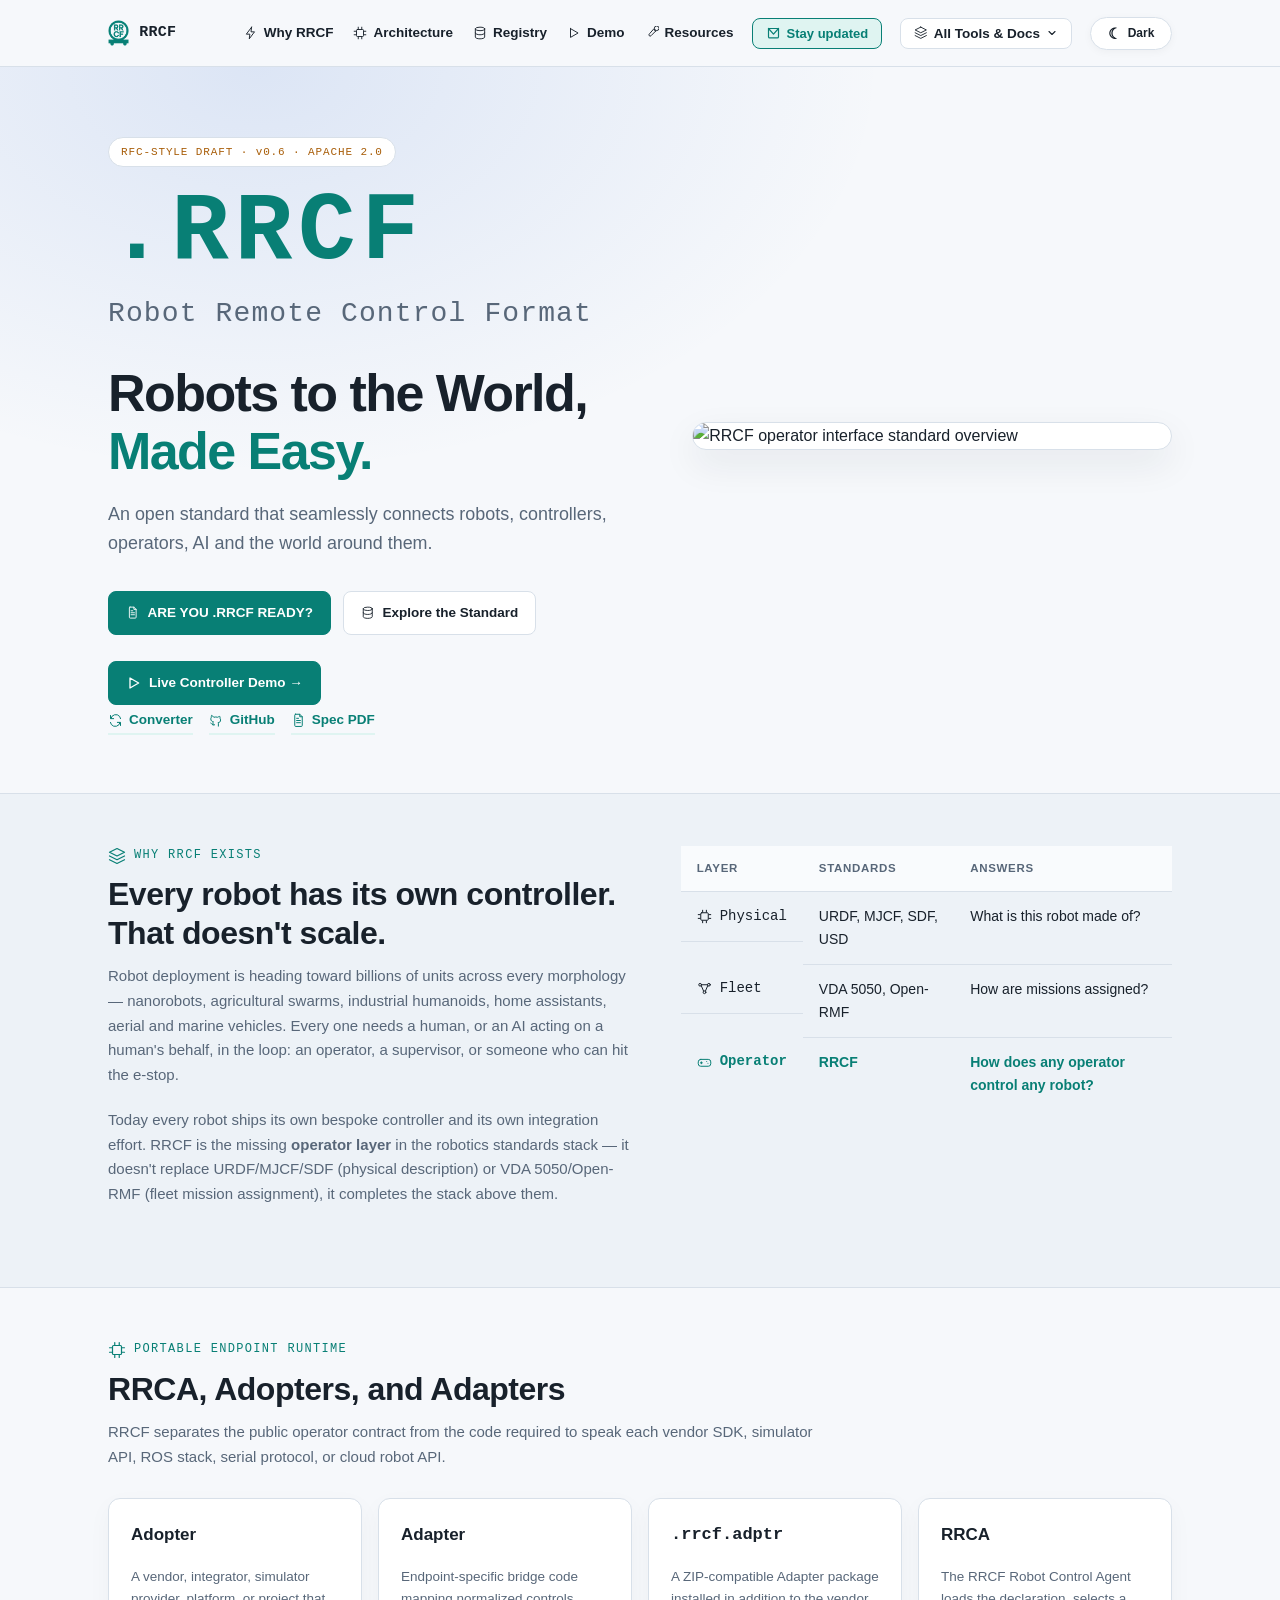
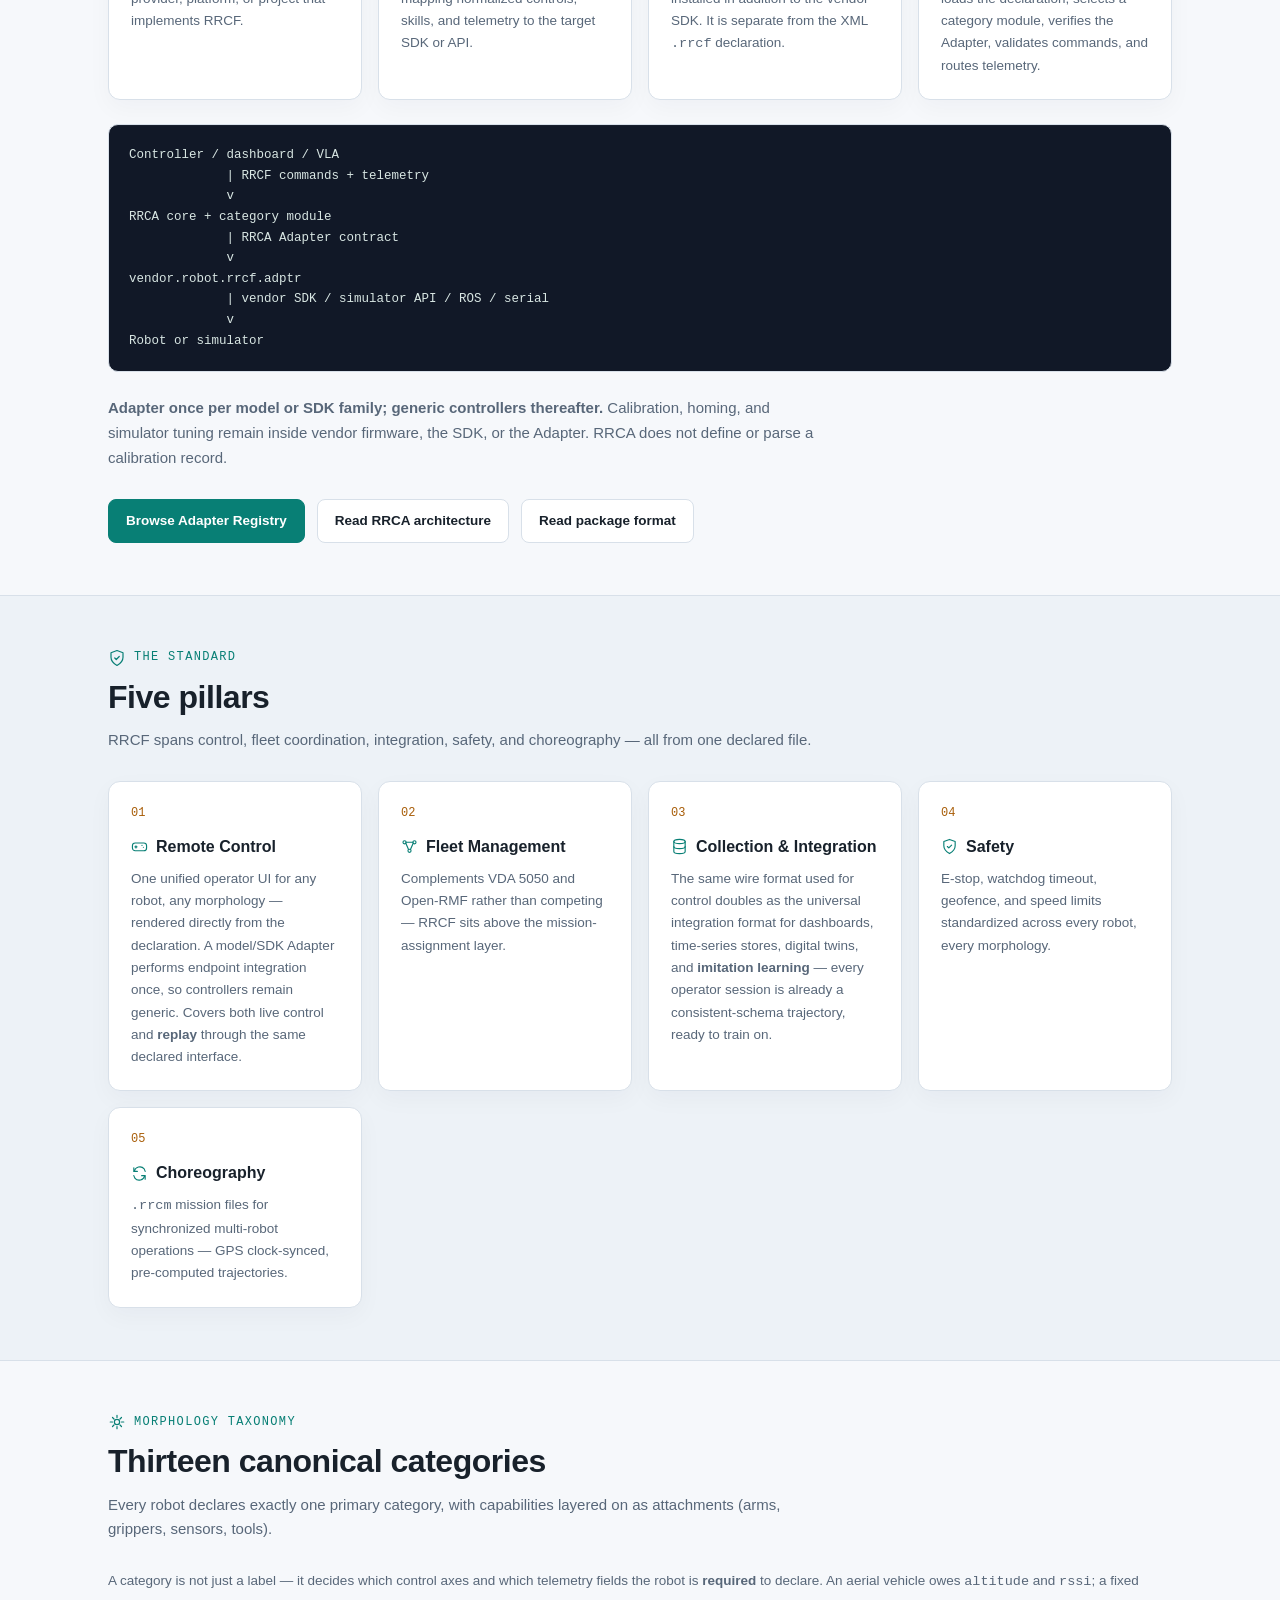
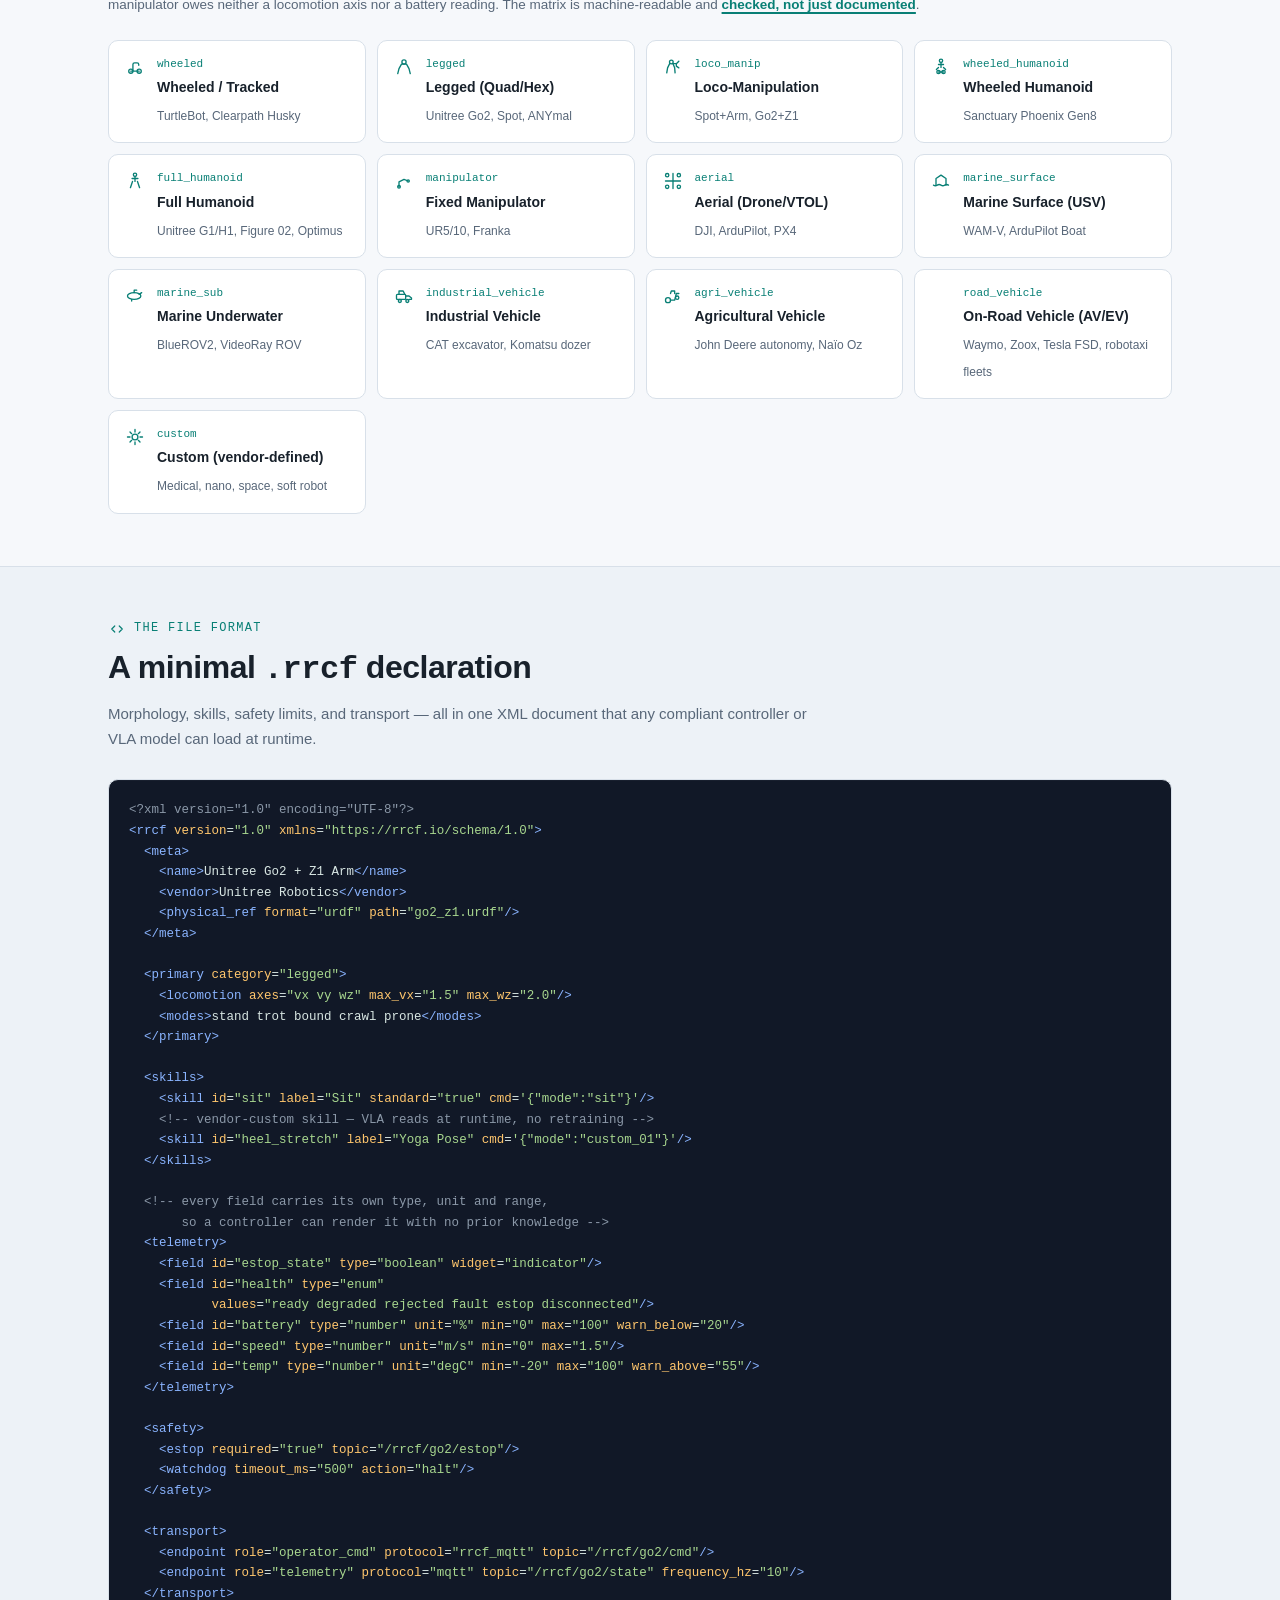
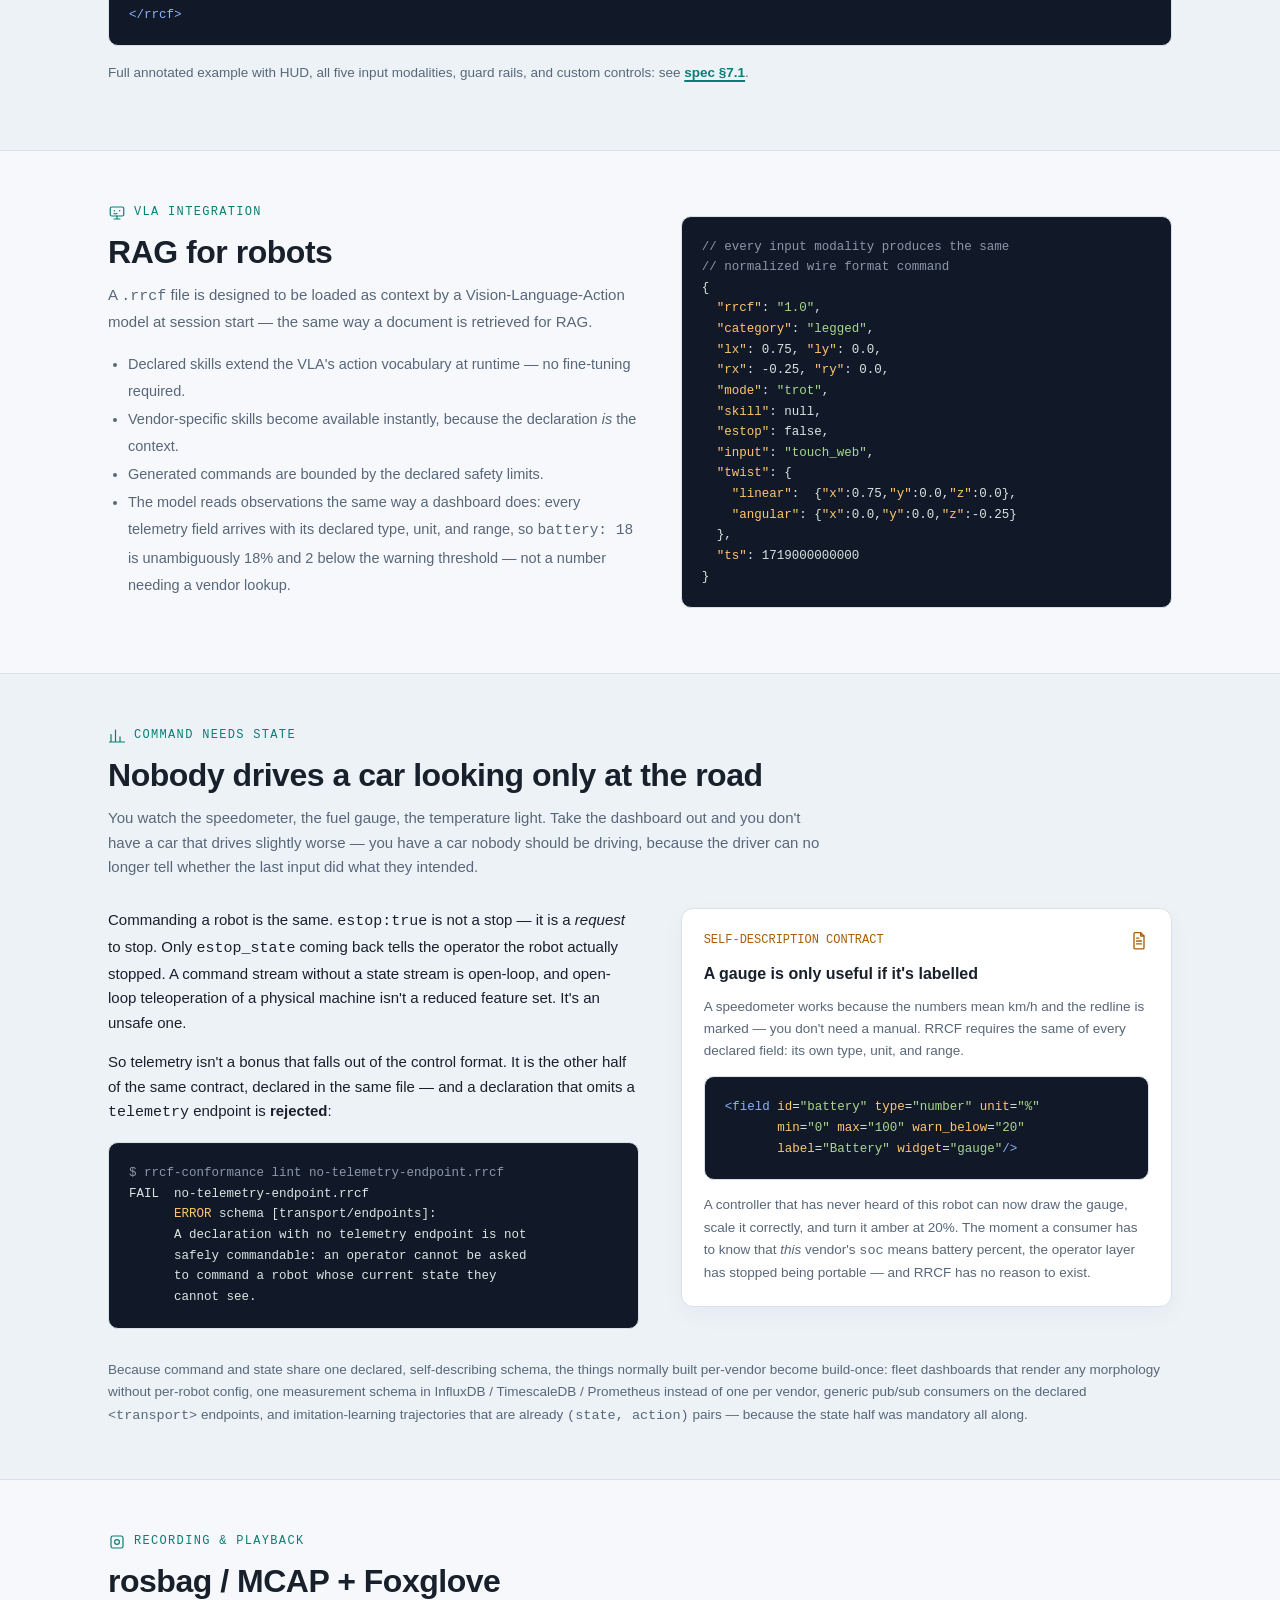
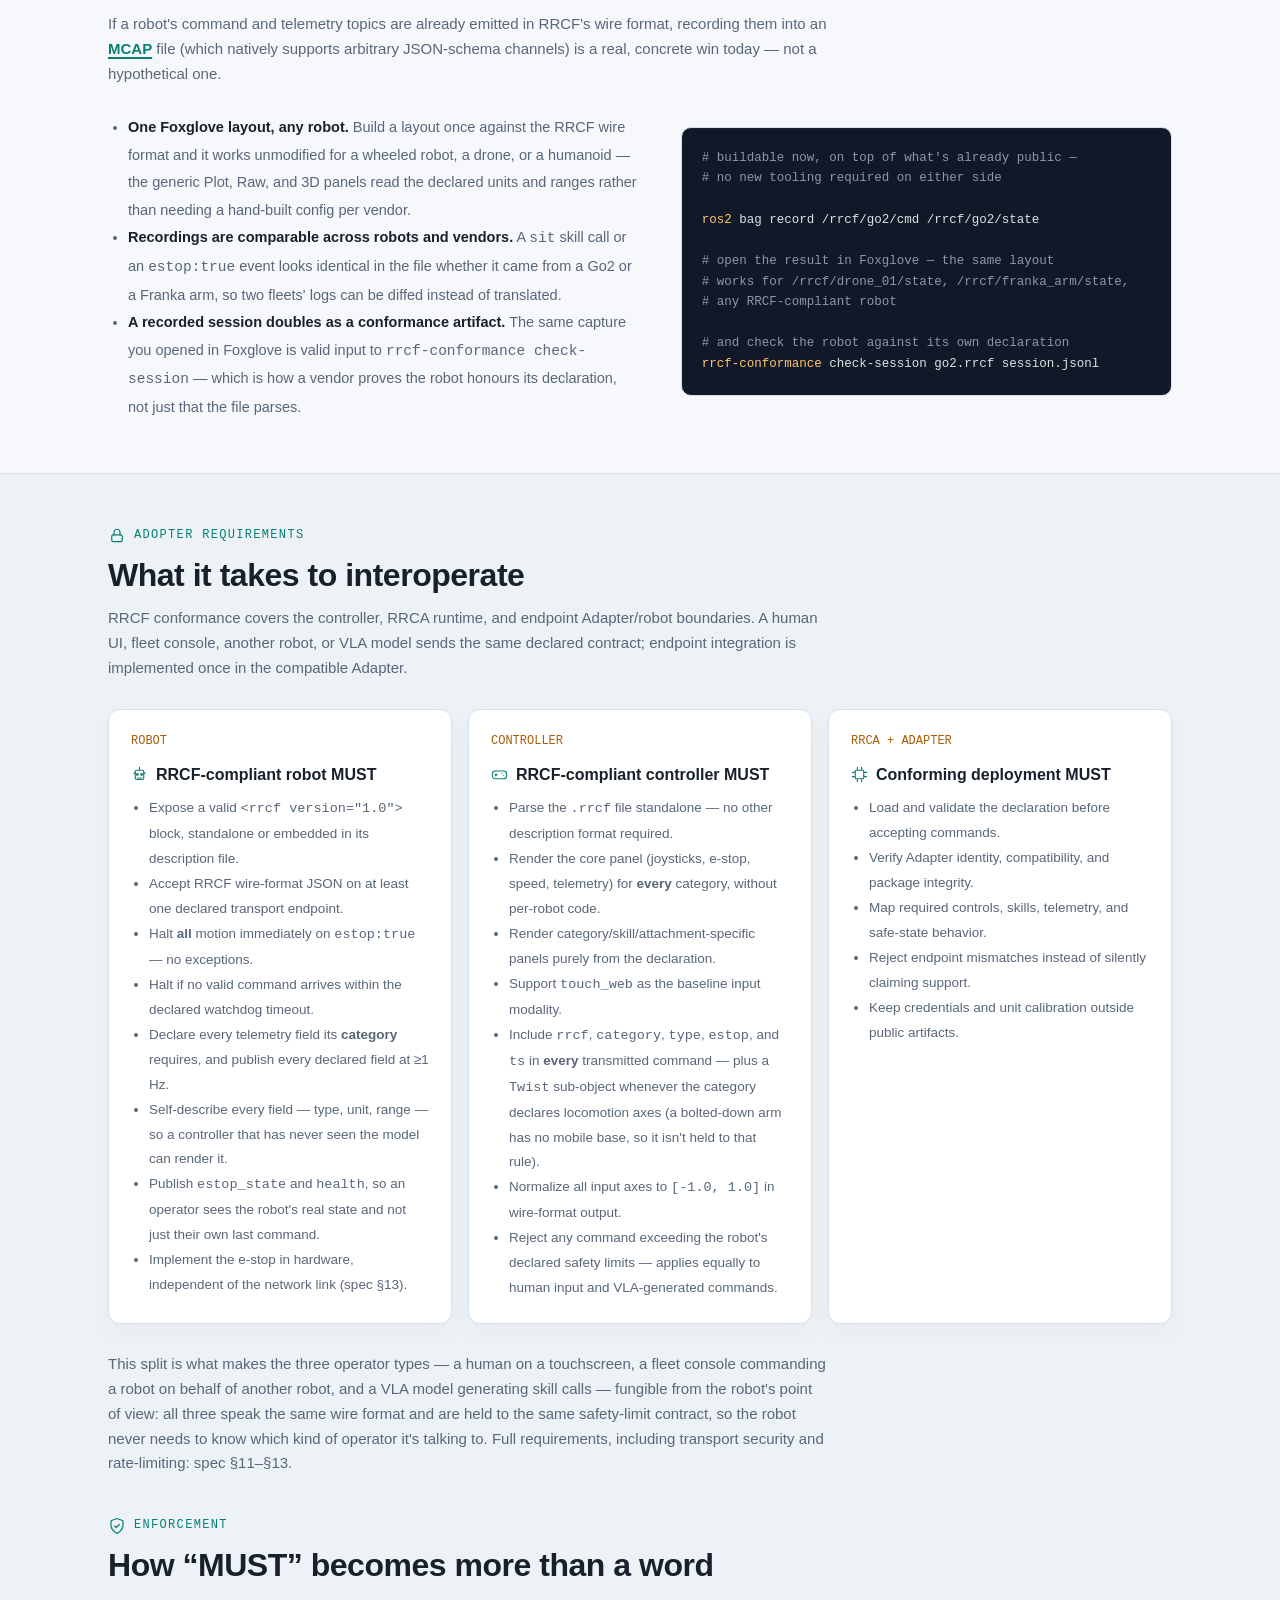
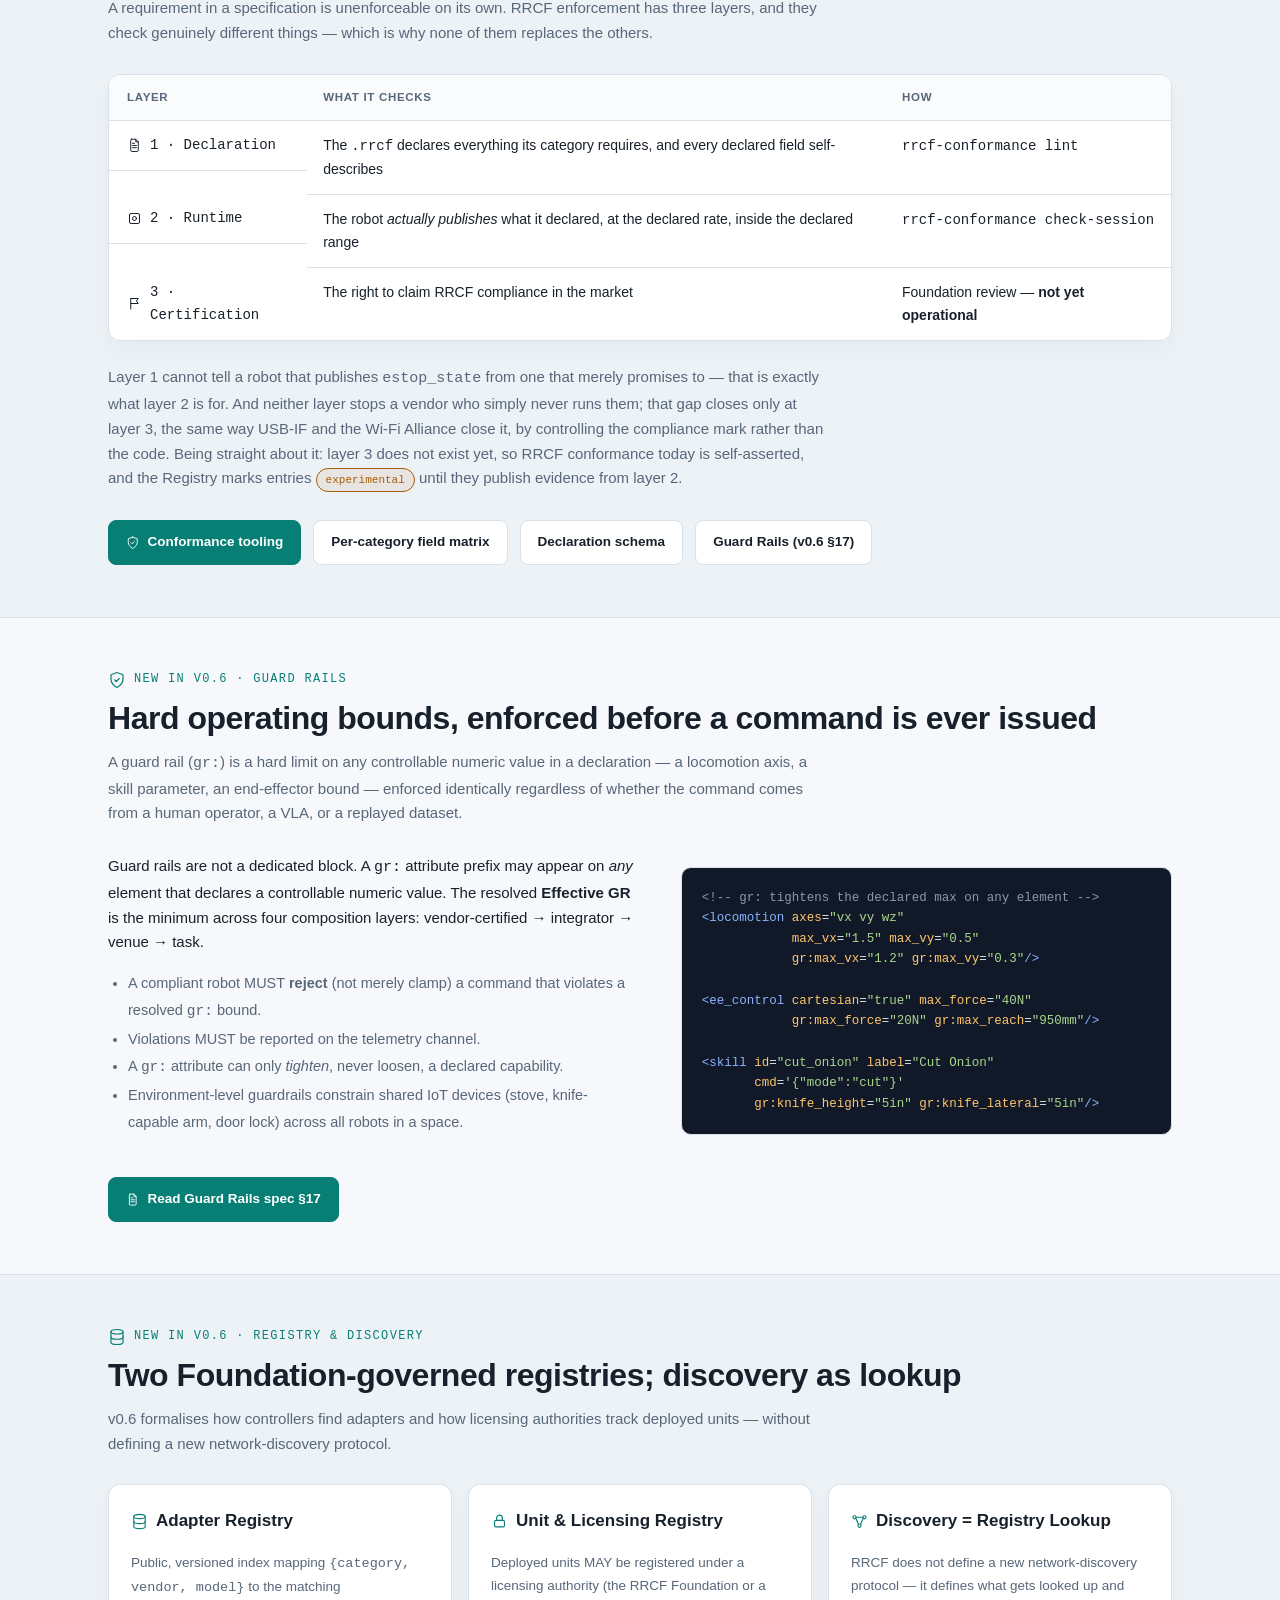
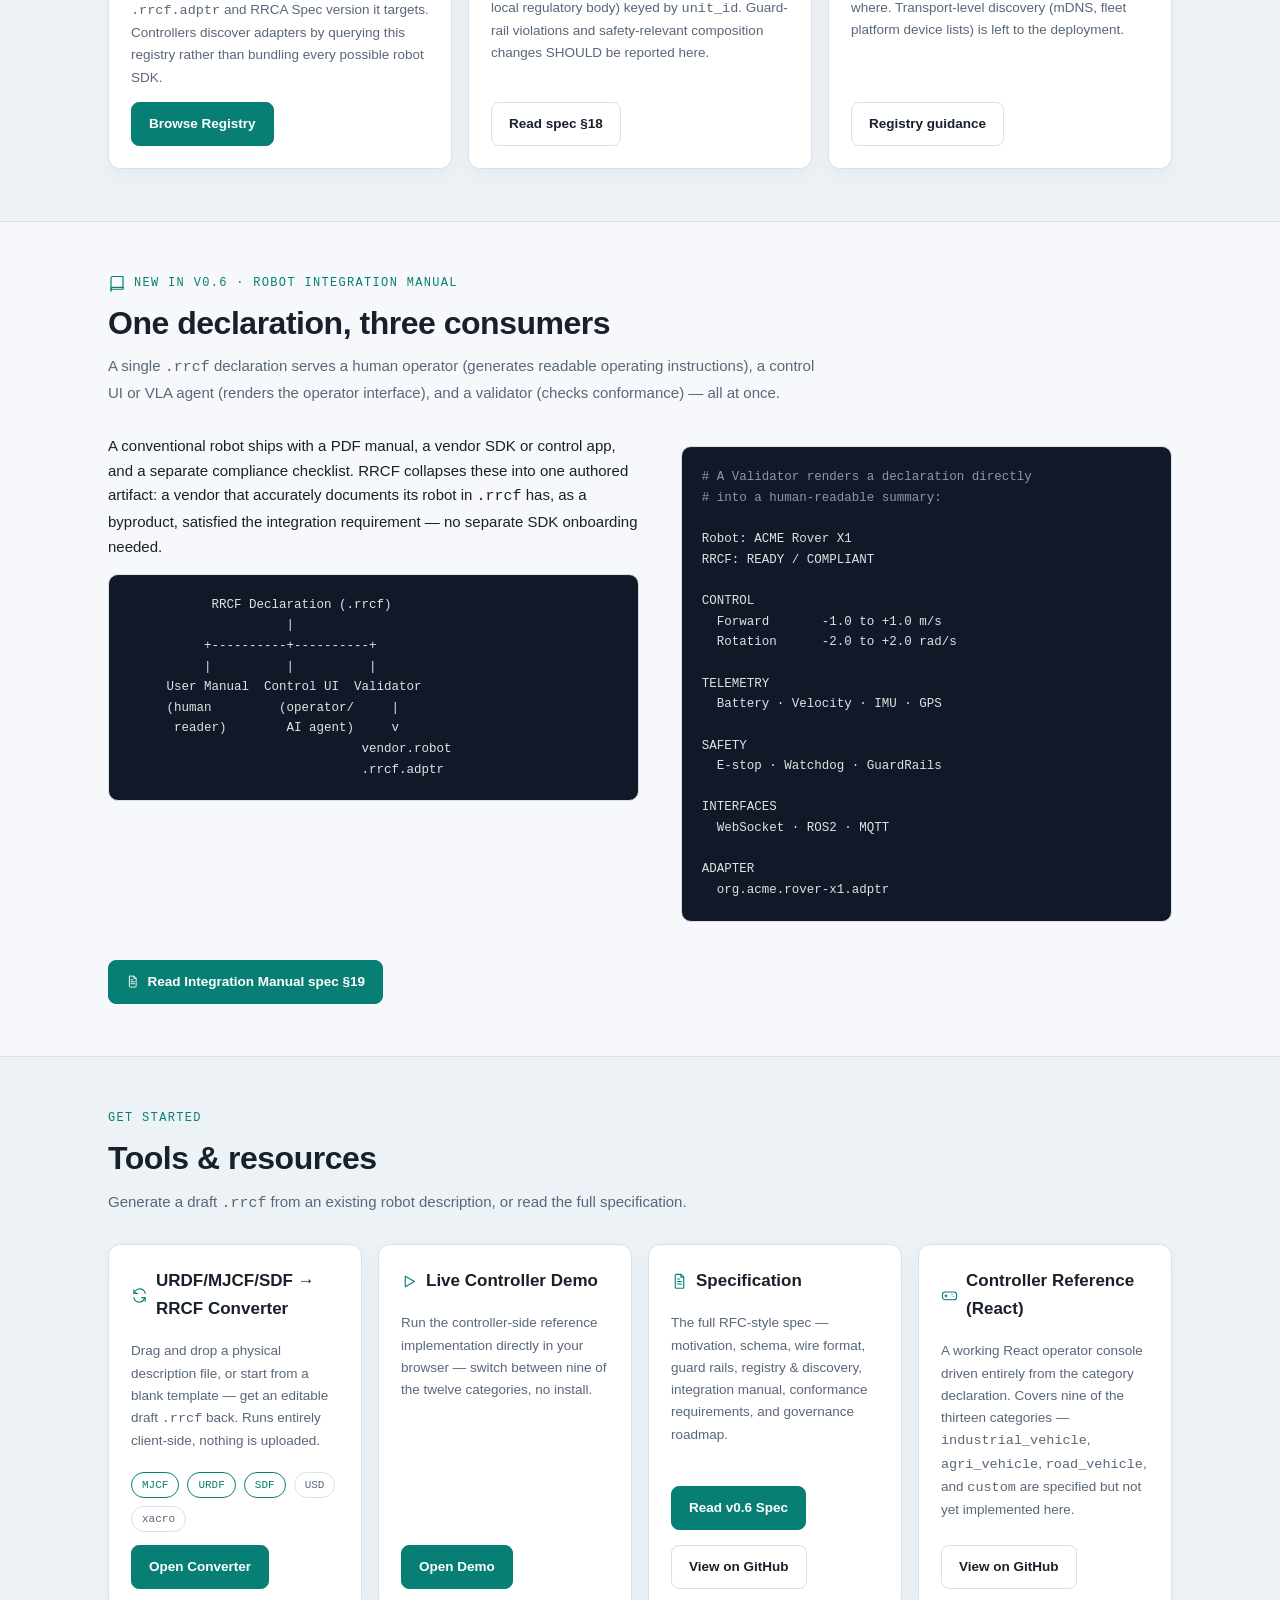
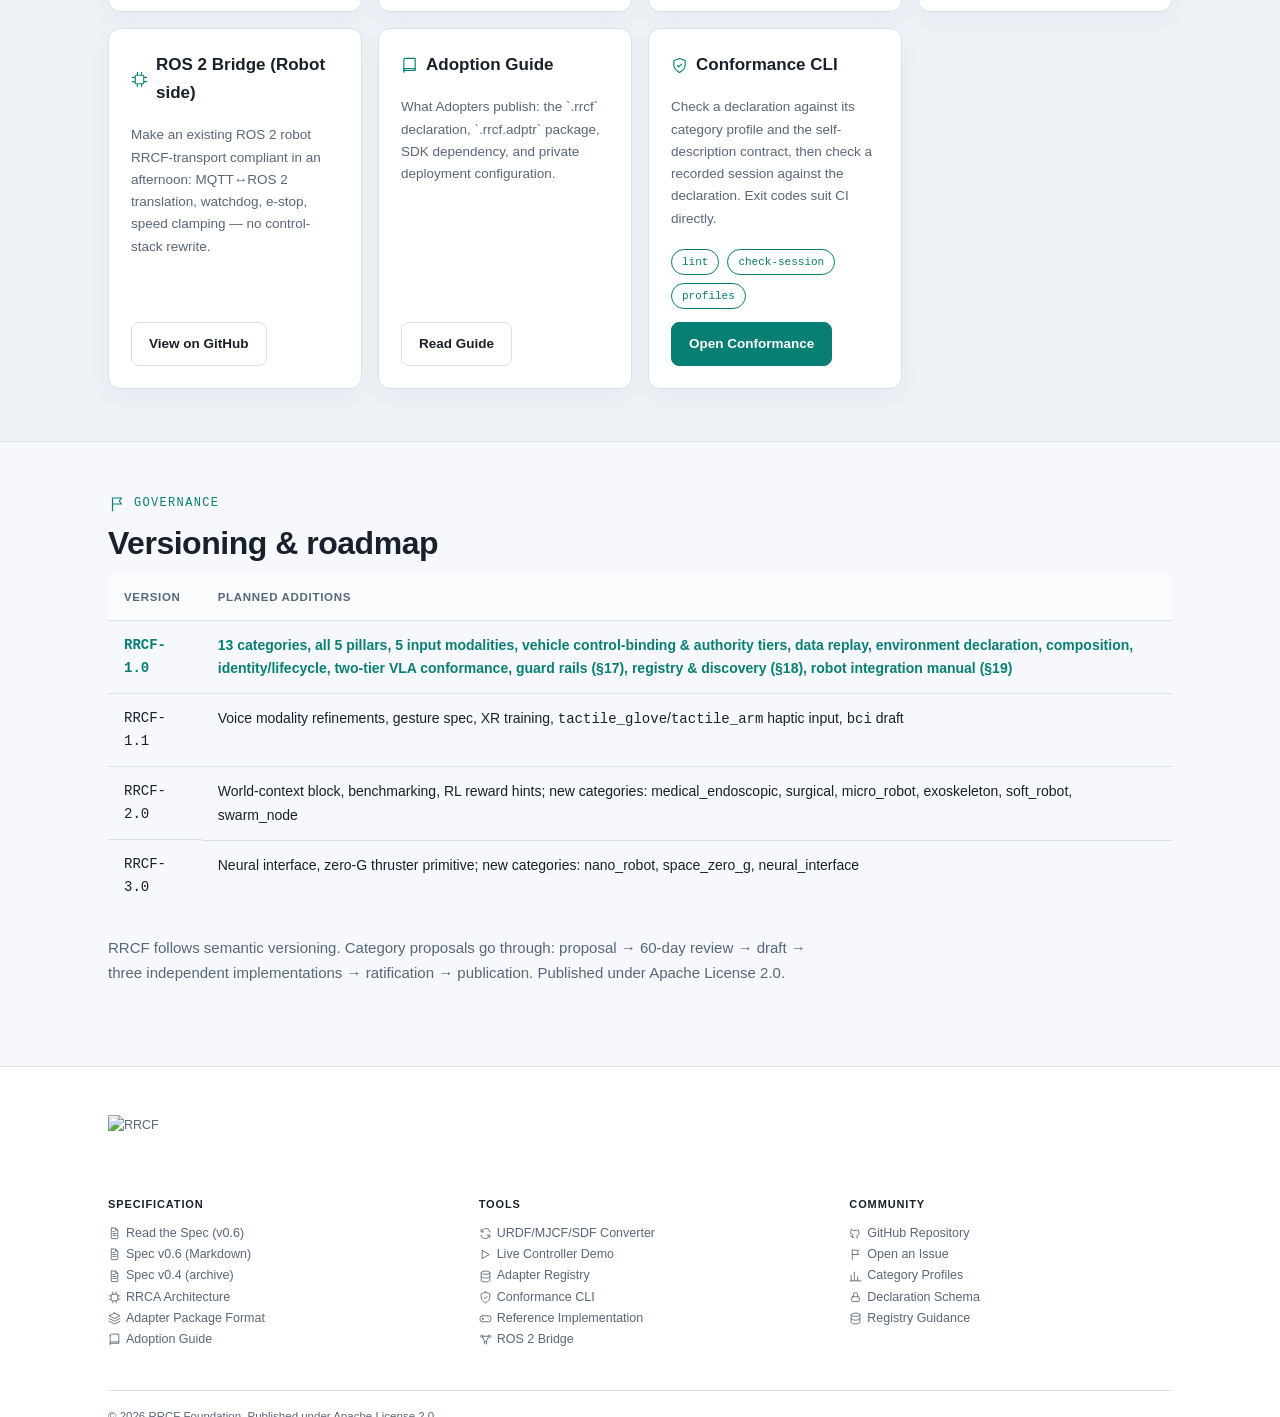
==== commit 53b38e4a: "nav+hero+modal: Demo in topbar, compact green Demo btn, Subscribe modal shell.js: - Added 'Demo' lin" ====
--- a/index.html
+++ b/index.html
@@ -6,7 +6,7 @@
 <title>RRCF — Robot Remote Control Format</title>
 <meta name="description" content="RRCF is the open Operator Interface Declaration Standard for Physical AI — one .rrcf file, any robot, any operator, human or AI.">
 <link rel="icon" type="image/png" href="[data-uri]">
-<script src="assets/js/theme.js?v=20260911-contract"></script>
+<script src="assets/js/theme.js?v=20261201-theme"></script>
 <link rel="stylesheet" href="assets/css/style.css?v=20260911-contract">
 <link rel="stylesheet" href="assets/css/nav-dropdown.css?v=20260911-contract">
 </head>
@@ -26,14 +26,9 @@
         <a class="btn btn-primary" href="spec/"><span class="icon" data-icon="doc"></span>ARE YOU .RRCF READY?</a>
         <a class="btn btn-secondary" href="registry/index.html"><span class="icon" data-icon="database"></span>Explore the Standard</a>
       </div>
-      <!-- Demo as a standalone featured CTA — more prominent than plain resource links -->
-      <a class="demo-cta" href="demo/index.html">
-        <span class="demo-cta-icon"><svg viewBox="0 0 24 24" fill="none" stroke="currentColor" stroke-width="1.8" stroke-linecap="round" stroke-linejoin="round" aria-hidden="true"><path d="M6 4.5v15l13-7.5-13-7.5Z"/></svg></span>
-        <span class="demo-cta-text">
-          <span class="demo-cta-label">Live Controller Demo</span>
-          <span class="demo-cta-sub">See how any robot is controlled from one interface — no install</span>
-        </span>
-        <span class="demo-cta-arrow">→</span>
+      <a class="btn btn-demo" href="demo/index.html">
+        <svg viewBox="0 0 24 24" fill="none" stroke="currentColor" stroke-width="2" stroke-linecap="round" stroke-linejoin="round" width="16" height="16" aria-hidden="true"><path d="M6 4.5v15l13-7.5-13-7.5Z"/></svg>
+        Live Controller Demo →
       </a>
       <div class="resource-links">
         <a href="tools/converter.html"><span class="icon" data-icon="sync"></span>Converter</a>
--- a/assets/css/nav-dropdown.css
+++ b/assets/css/nav-dropdown.css
@@ -85,39 +85,100 @@
 }
 .pillar-card .card-icon svg { width: 26px; height: 26px; display: block; }
 
-/* ── Demo featured CTA block ─────────────────────────────────────── */
-.demo-cta {
-  display: flex; align-items: center; gap: 14px;
-  padding: 14px 16px; margin: 18px 0 14px;
-  background: var(--accent-soft);
-  border: 2px solid var(--accent);
-  border-radius: 12px;
-  color: var(--text);
-  text-decoration: none;
-  transition: background .15s, border-color .15s, transform .12s;
-  max-width: 520px;
+/* ── Demo compact button (hero) ──────────────────────────────────── */
+.btn-demo {
+  background: var(--accent);
+  color: var(--button-text) !important;
+  border-color: var(--accent);
+  font-weight: 700;
+  font-size: 13.5px;
+  gap: 7px;
+  margin-top: 6px;
 }
-.demo-cta:hover {
-  background: color-mix(in srgb, var(--accent) 14%, transparent);
+.btn-demo:hover {
+  background: var(--accent-strong);
   border-color: var(--accent-strong);
-  transform: translateY(-1px);
+  color: var(--button-text) !important;
   text-decoration: none;
 }
-.demo-cta-icon {
-  display: flex; align-items: center; justify-content: center;
-  width: 44px; height: 44px; border-radius: 10px;
+.btn-demo svg { flex-shrink: 0; }
+
+/* ── Subscribe / Stay updated nav button ─────────────────────────── */
+.nav-subscribe-btn {
+  display: inline-flex; align-items: center; gap: 6px;
+  padding: 7px 13px; border-radius: 8px;
+  font-size: 13px; font-weight: 700;
+  color: var(--accent); background: var(--accent-soft);
+  border: 1.5px solid var(--accent); cursor: pointer;
+  font-family: var(--sans); white-space: nowrap;
+  transition: background .15s, color .15s, border-color .15s;
+}
+.nav-subscribe-btn:hover {
   background: var(--accent); color: var(--button-text);
+}
+.nav-subscribe-btn svg { flex-shrink: 0; }
+
+/* ── Subscribe modal overlay ─────────────────────────────────────── */
+.subscribe-modal-overlay {
+  display: none; position: fixed; inset: 0; z-index: 200;
+  background: rgba(0, 0, 0, 0.55);
+  align-items: center; justify-content: center;
+  padding: 16px;
+}
+.subscribe-modal-overlay.open { display: flex; }
+
+.subscribe-modal {
+  background: var(--panel);
+  border: 1.5px solid var(--line);
+  border-radius: 16px;
+  box-shadow: 0 24px 64px rgba(0,0,0,.22);
+  width: 100%; max-width: 520px;
+  max-height: calc(100vh - 48px);
+  display: flex; flex-direction: column;
+  overflow: hidden;
+}
+
+.subscribe-modal-head {
+  display: flex; align-items: center; justify-content: space-between;
+  padding: 16px 20px 14px;
+  border-bottom: 1px solid var(--line);
   flex-shrink: 0;
 }
-.demo-cta-icon svg { width: 22px; height: 22px; display: block; }
-.demo-cta-text { display: flex; flex-direction: column; gap: 2px; flex: 1; min-width: 0; }
-.demo-cta-label { font-weight: 800; font-size: 15px; color: var(--accent); line-height: 1.2; }
-.demo-cta-sub { font-size: 12.5px; color: var(--dim); line-height: 1.4; }
-.demo-cta-arrow { font-size: 18px; color: var(--accent); font-weight: 700; flex-shrink: 0; }
+.subscribe-modal-title {
+  display: flex; align-items: center; gap: 8px;
+  font-weight: 800; font-size: 16px; color: var(--text);
+}
+.subscribe-modal-title svg { color: var(--accent); flex-shrink: 0; }
+.subscribe-modal-close {
+  display: flex; align-items: center; justify-content: center;
+  width: 32px; height: 32px; border-radius: 8px;
+  background: transparent; border: 1px solid var(--line);
+  color: var(--dim); cursor: pointer;
+  transition: background .12s, color .12s;
+}
+.subscribe-modal-close:hover { background: var(--bg-alt); color: var(--text); }
 
-/* ── Mobile dropdown adjustment ─────────────────────────────────── */
+.subscribe-modal-sub {
+  margin: 0; padding: 12px 20px 0;
+  font-size: 13.5px; color: var(--dim); line-height: 1.5;
+  flex-shrink: 0;
+}
+
+.subscribe-modal-frame {
+  flex: 1; overflow-y: auto; padding: 12px 8px 8px;
+}
+.subscribe-modal-frame iframe {
+  display: block; border: none; width: 100%;
+  min-height: 480px; border-radius: 8px;
+}
+
+/* ── Mobile adjustments ──────────────────────────────────────────── */
 @media (max-width: 700px) {
   .nav-dropdown-panel { min-width: calc(100vw - 24px); right: -12px; }
   .nav-dropdown.open .nav-dropdown-panel { grid-template-columns: 1fr; }
-  .demo-cta { max-width: 100%; }
+  .subscribe-modal { max-height: calc(100vh - 24px); border-radius: 12px; }
+  .nav-subscribe-btn [data-label] { display: none; }
 }
+@media (max-width: 480px) {
+  .nav-subscribe-btn span:not(svg) { display: none; }
+}
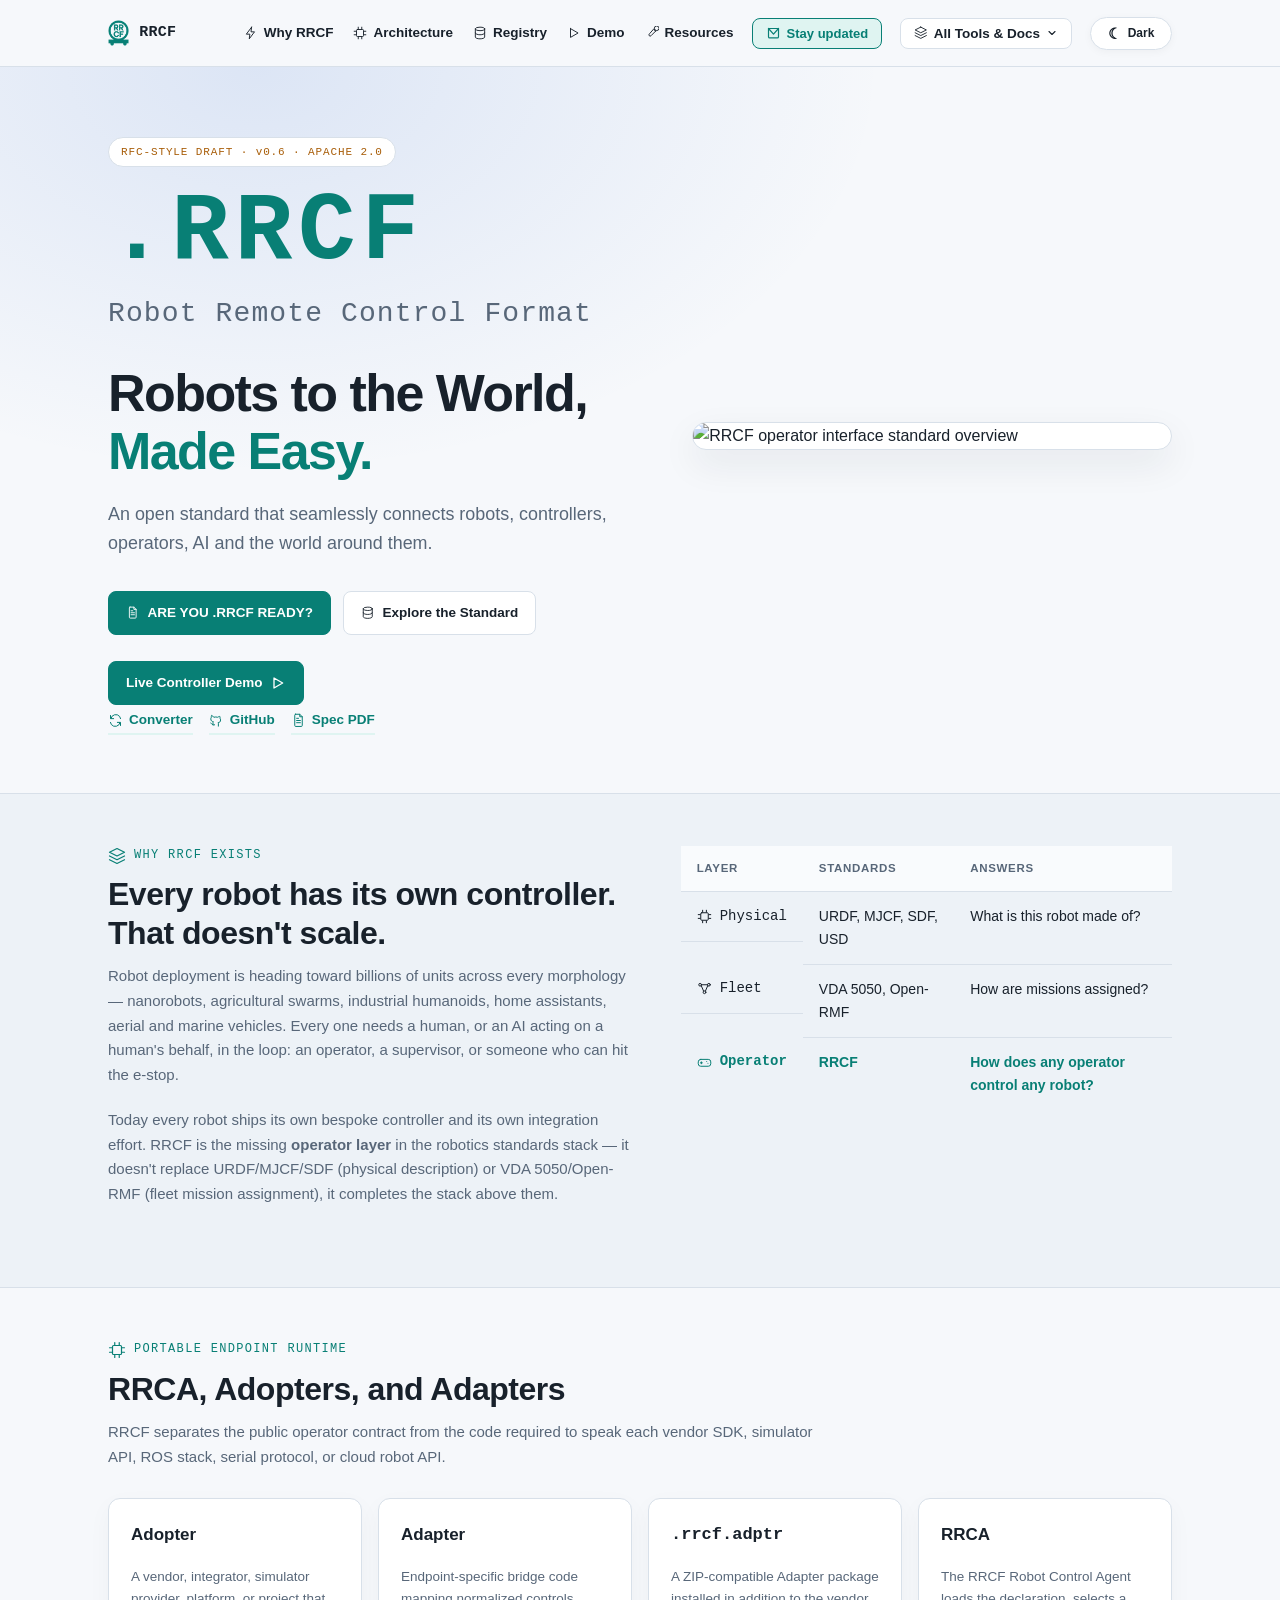
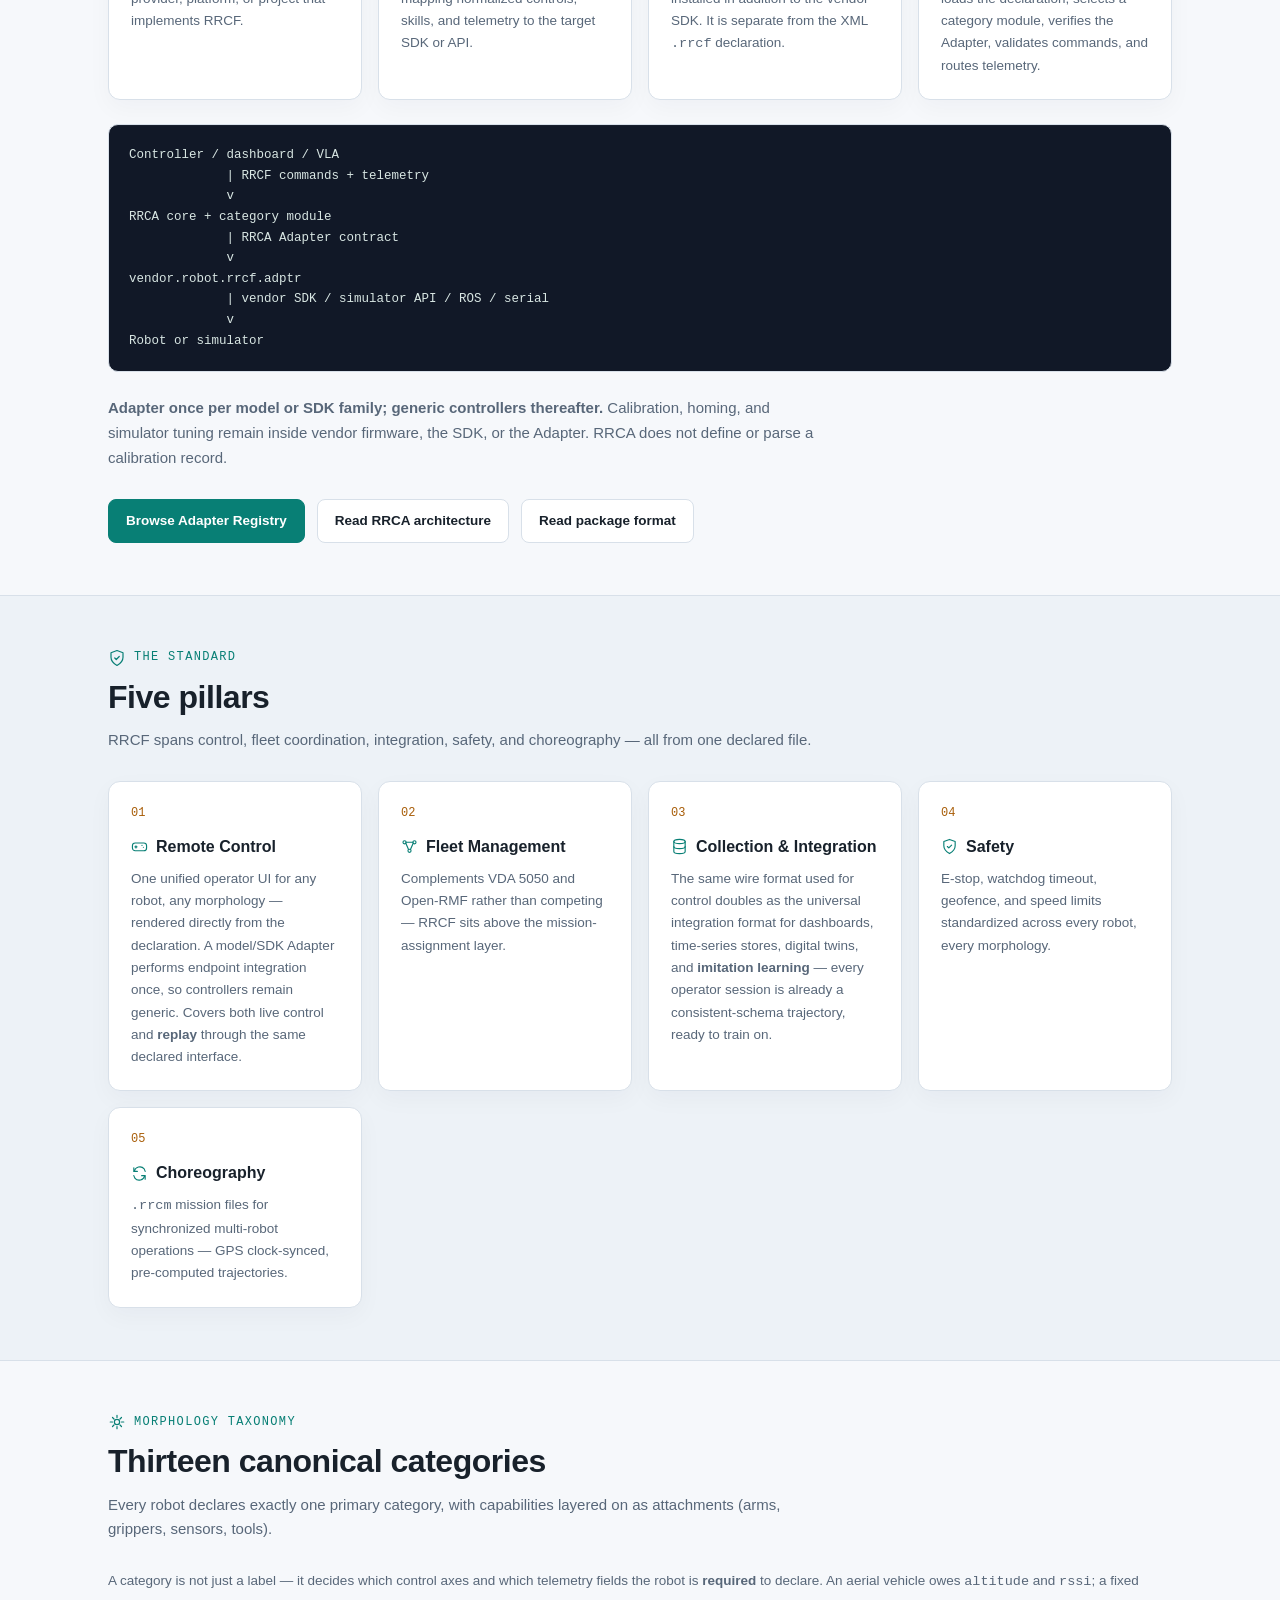
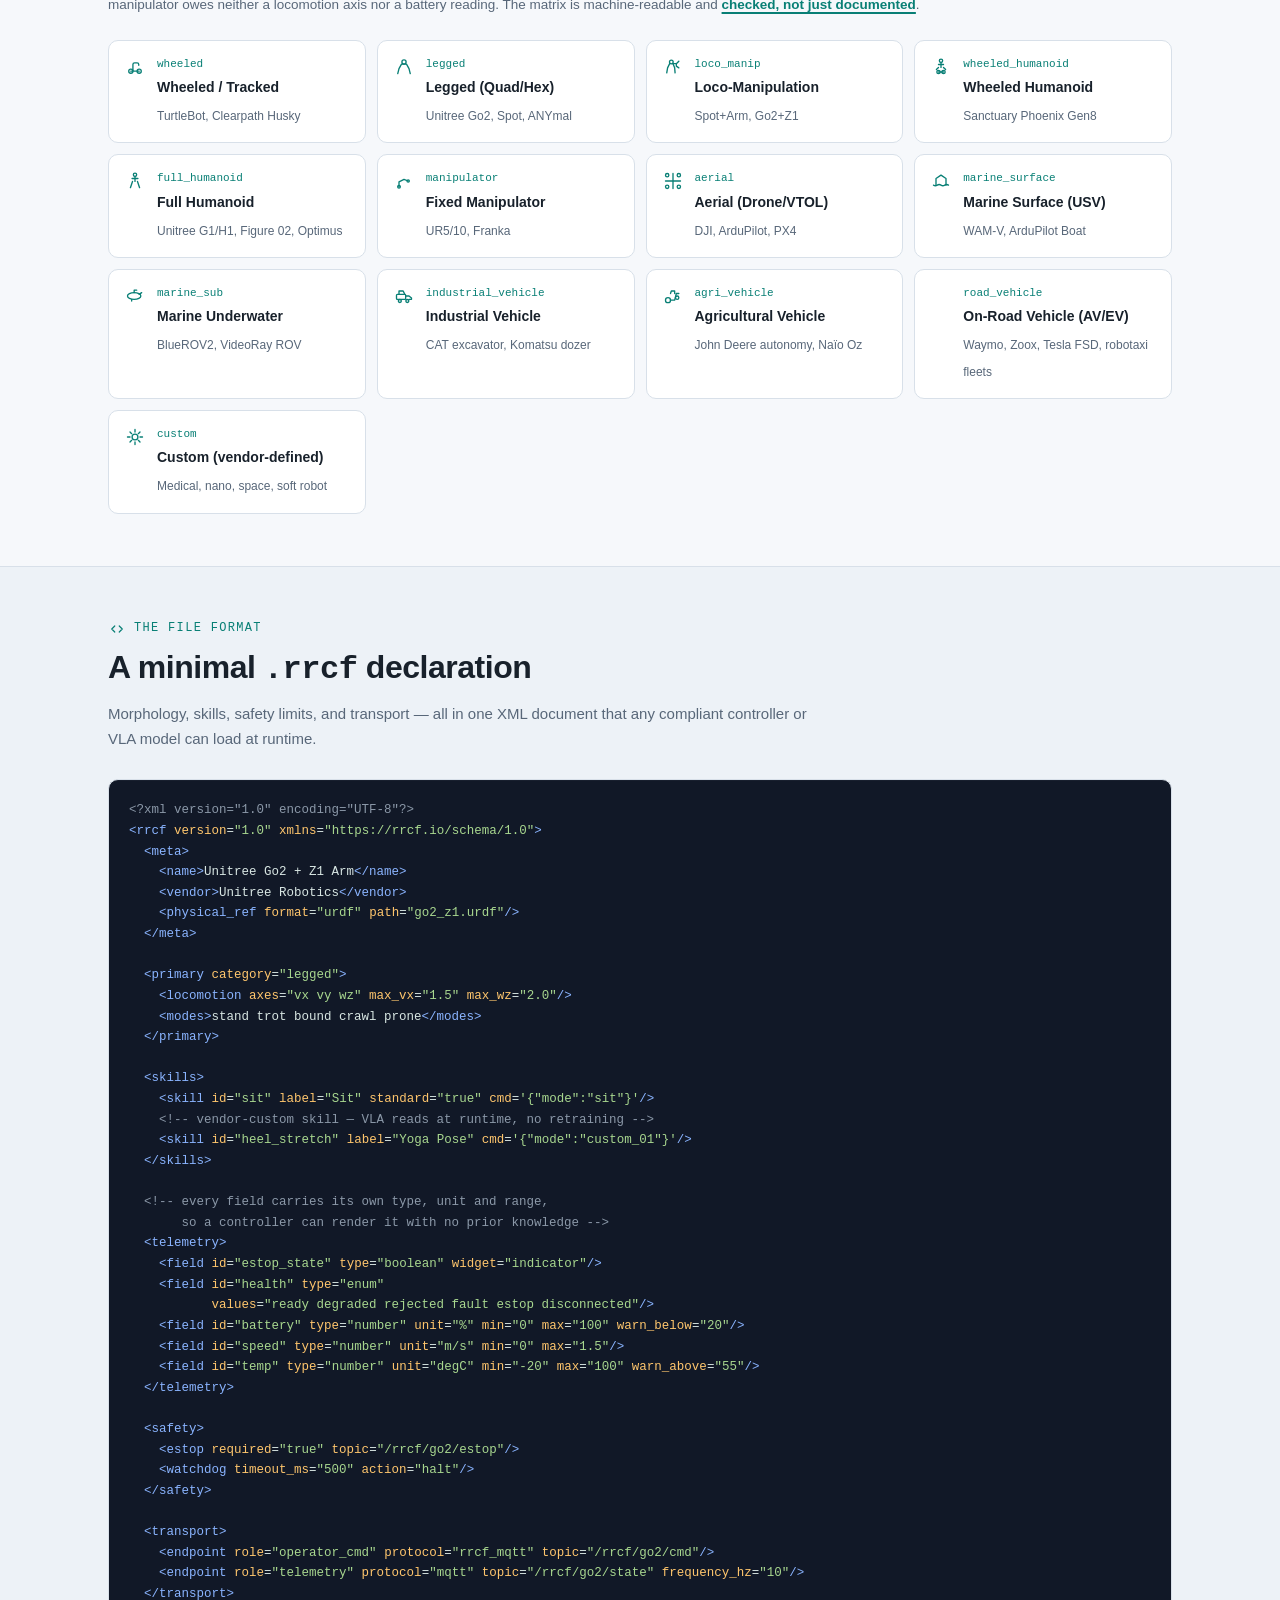
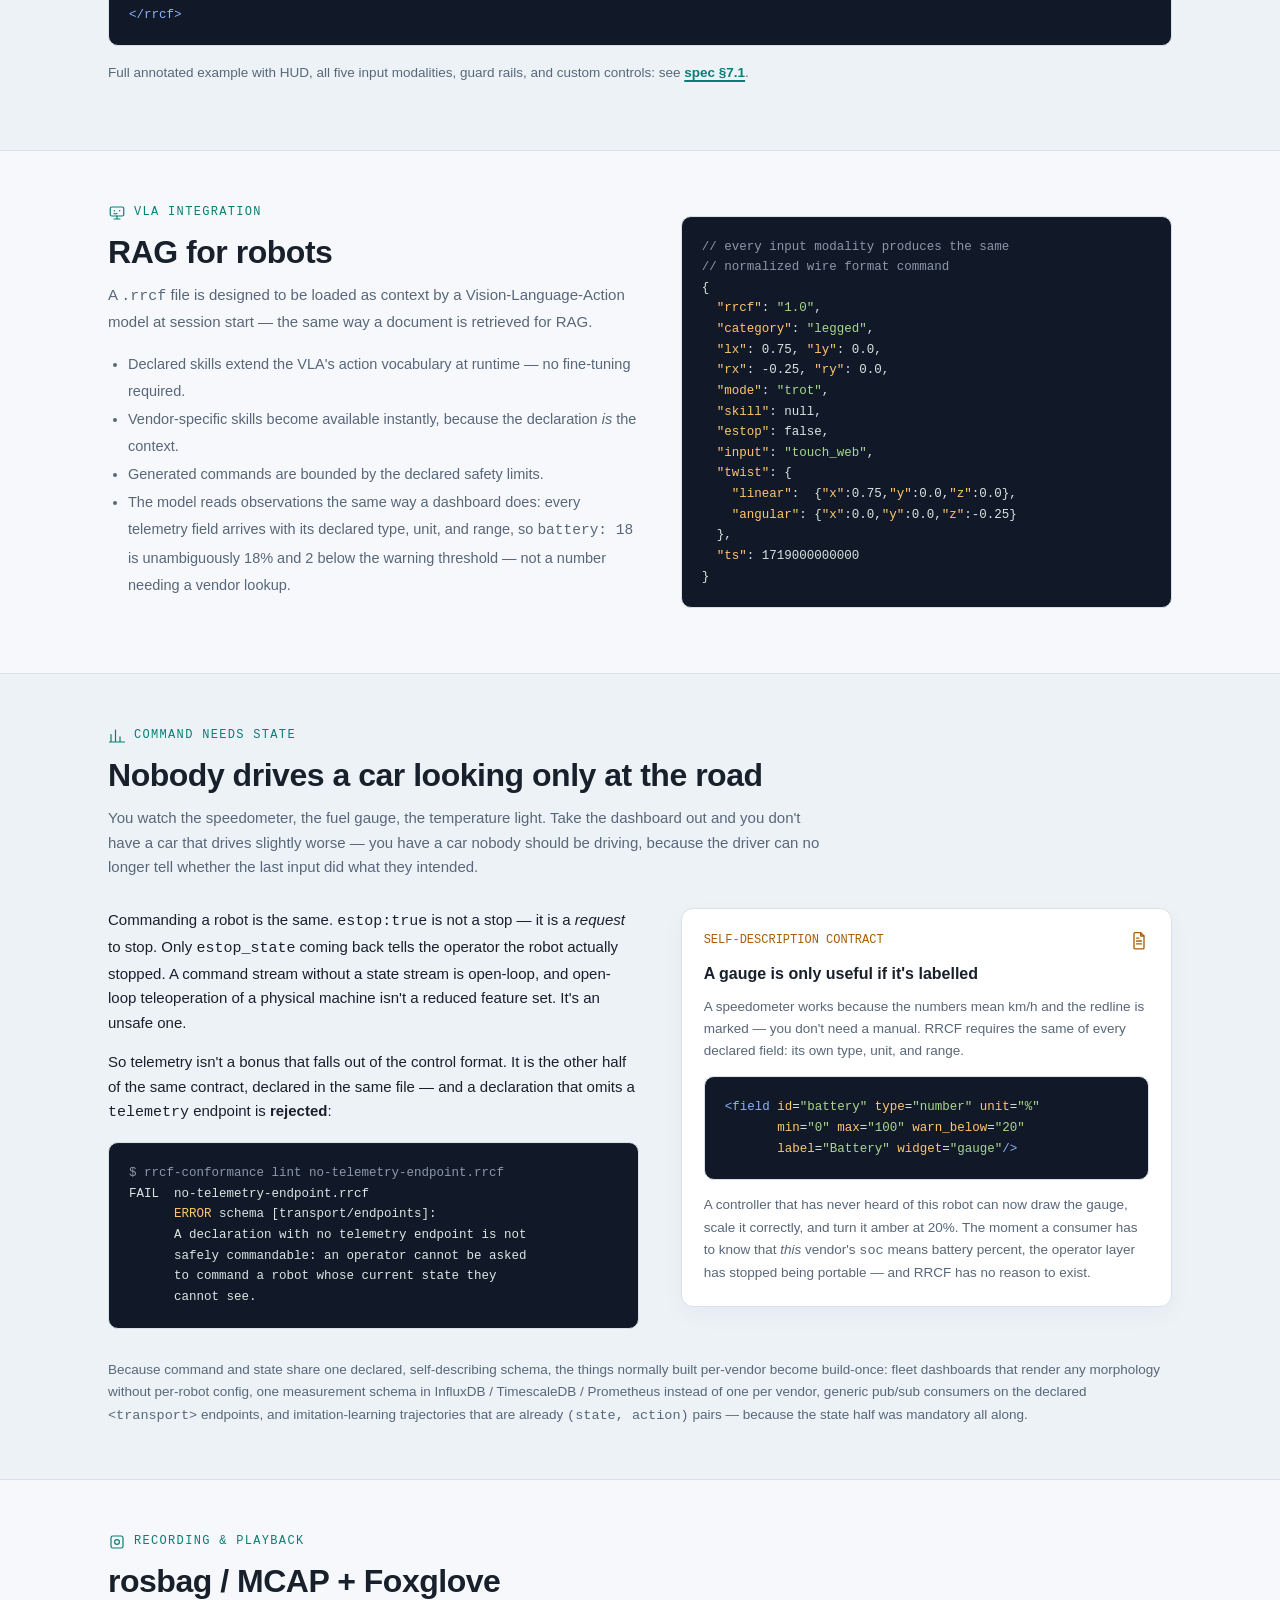
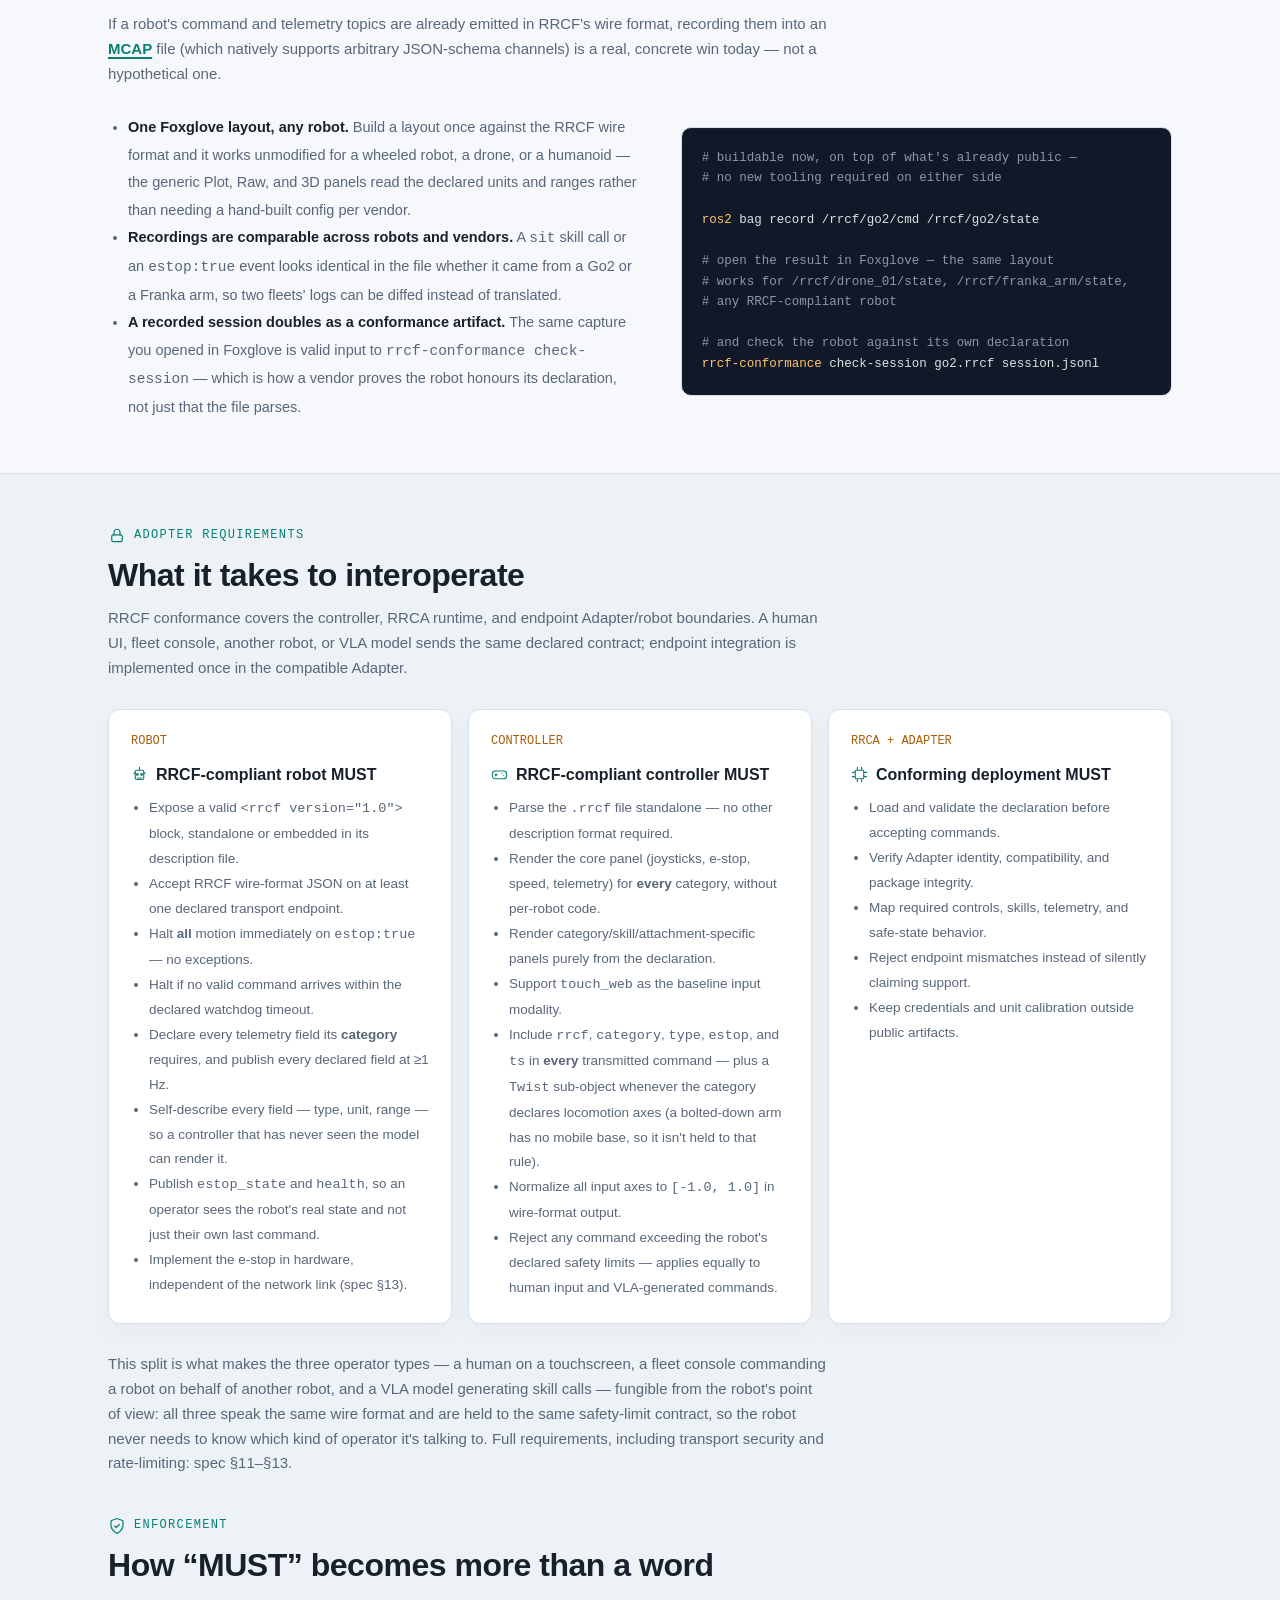
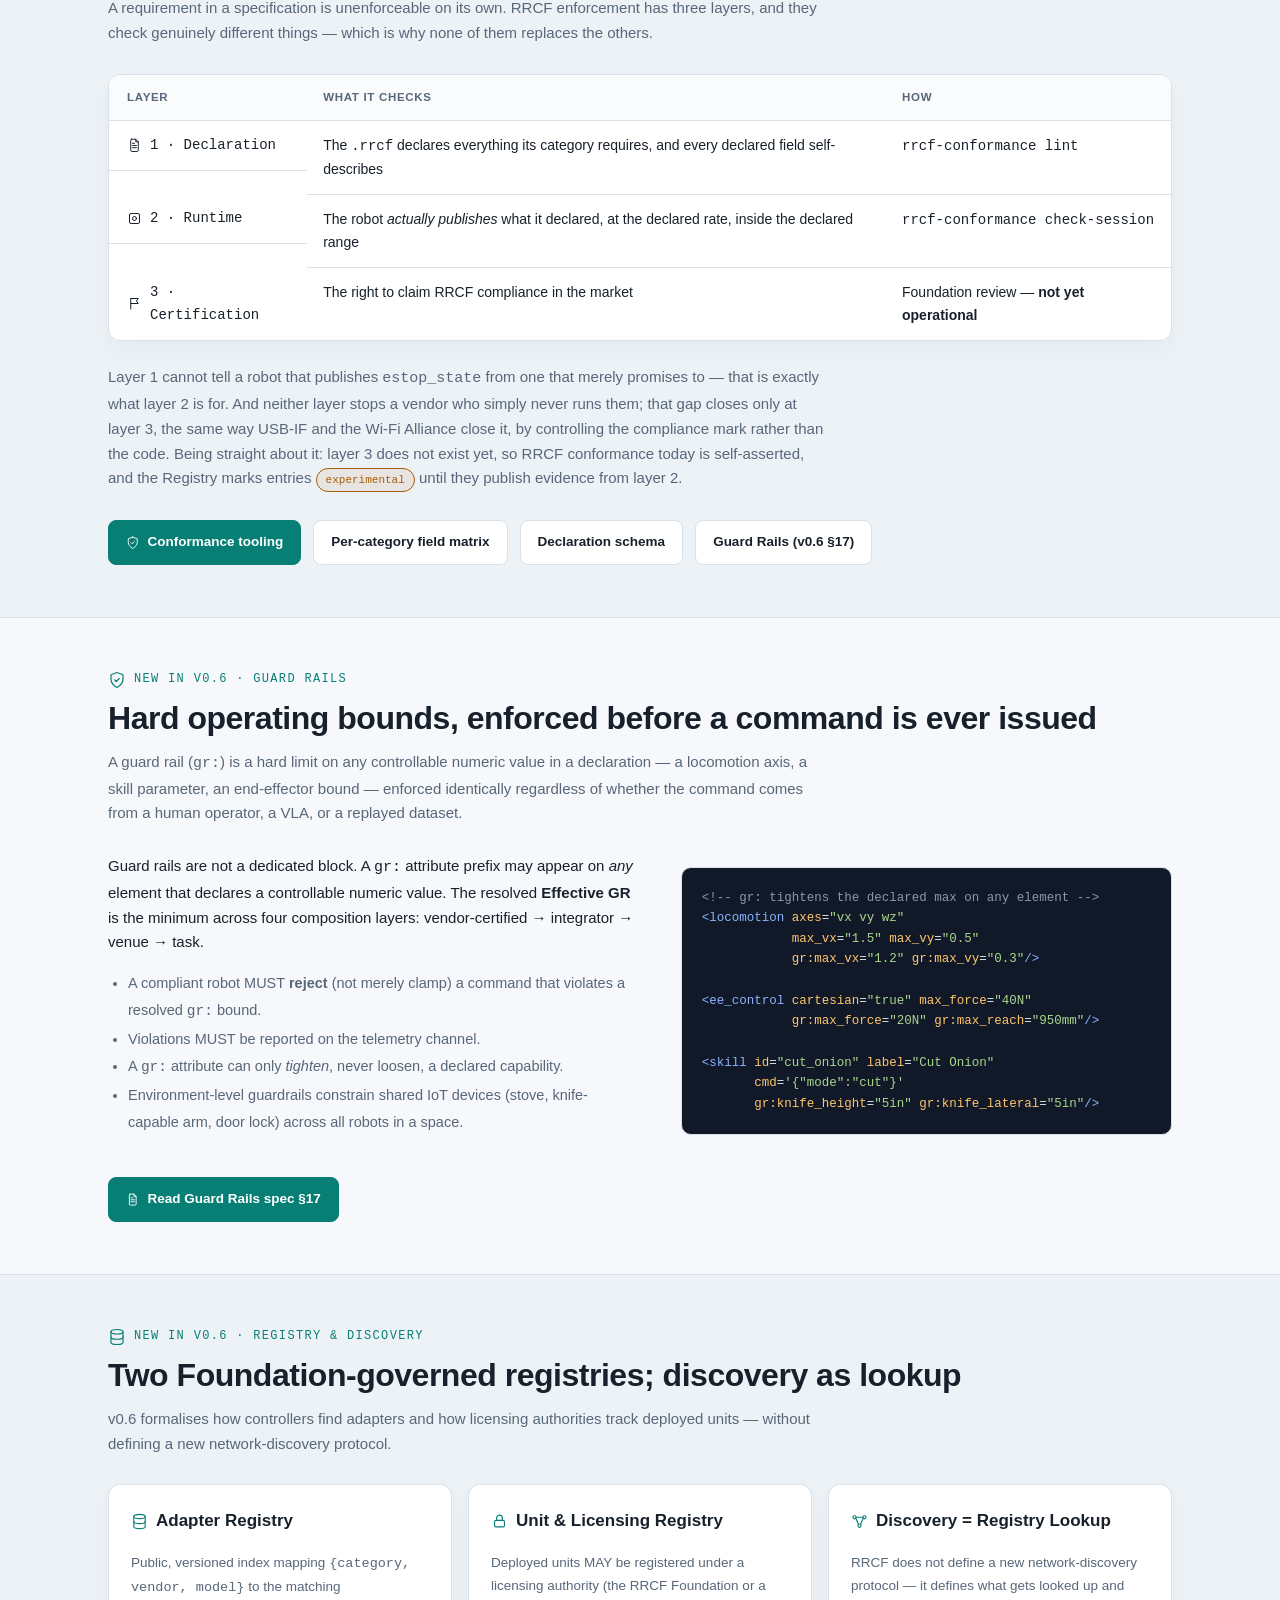
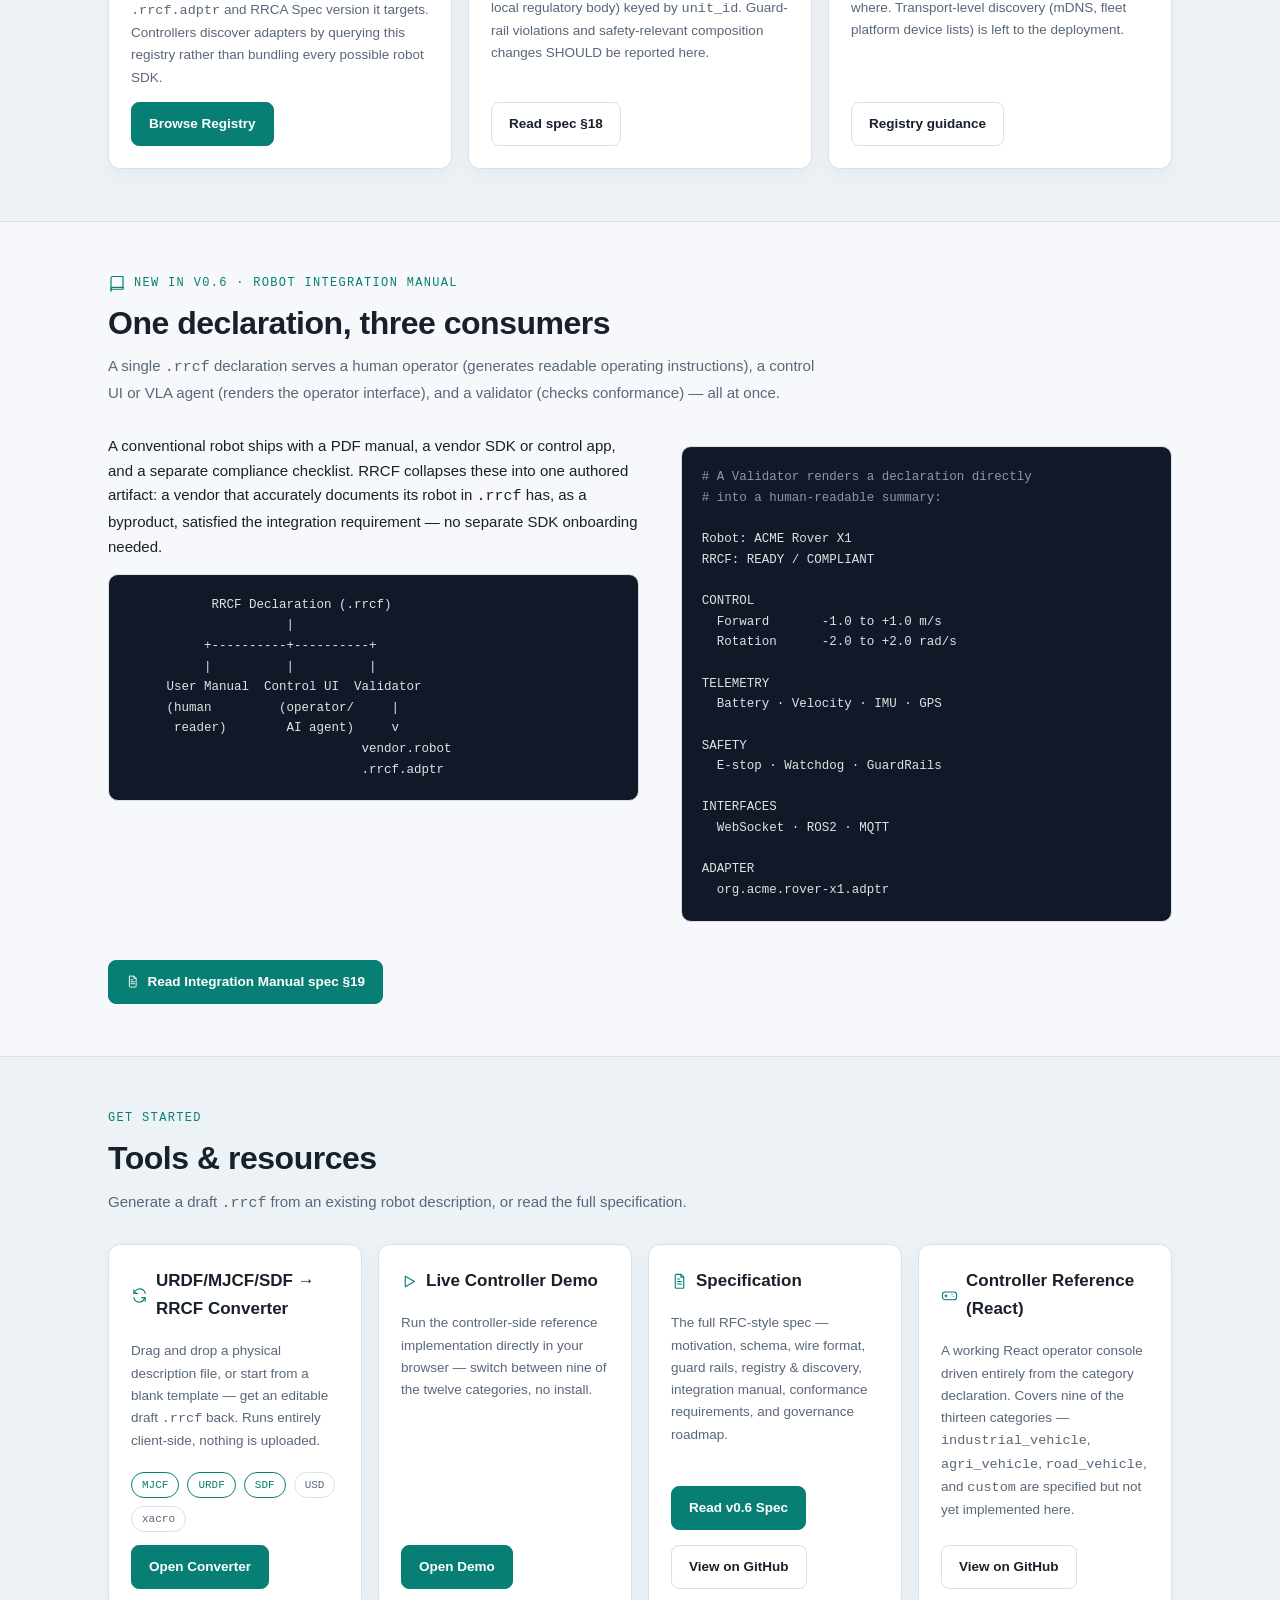
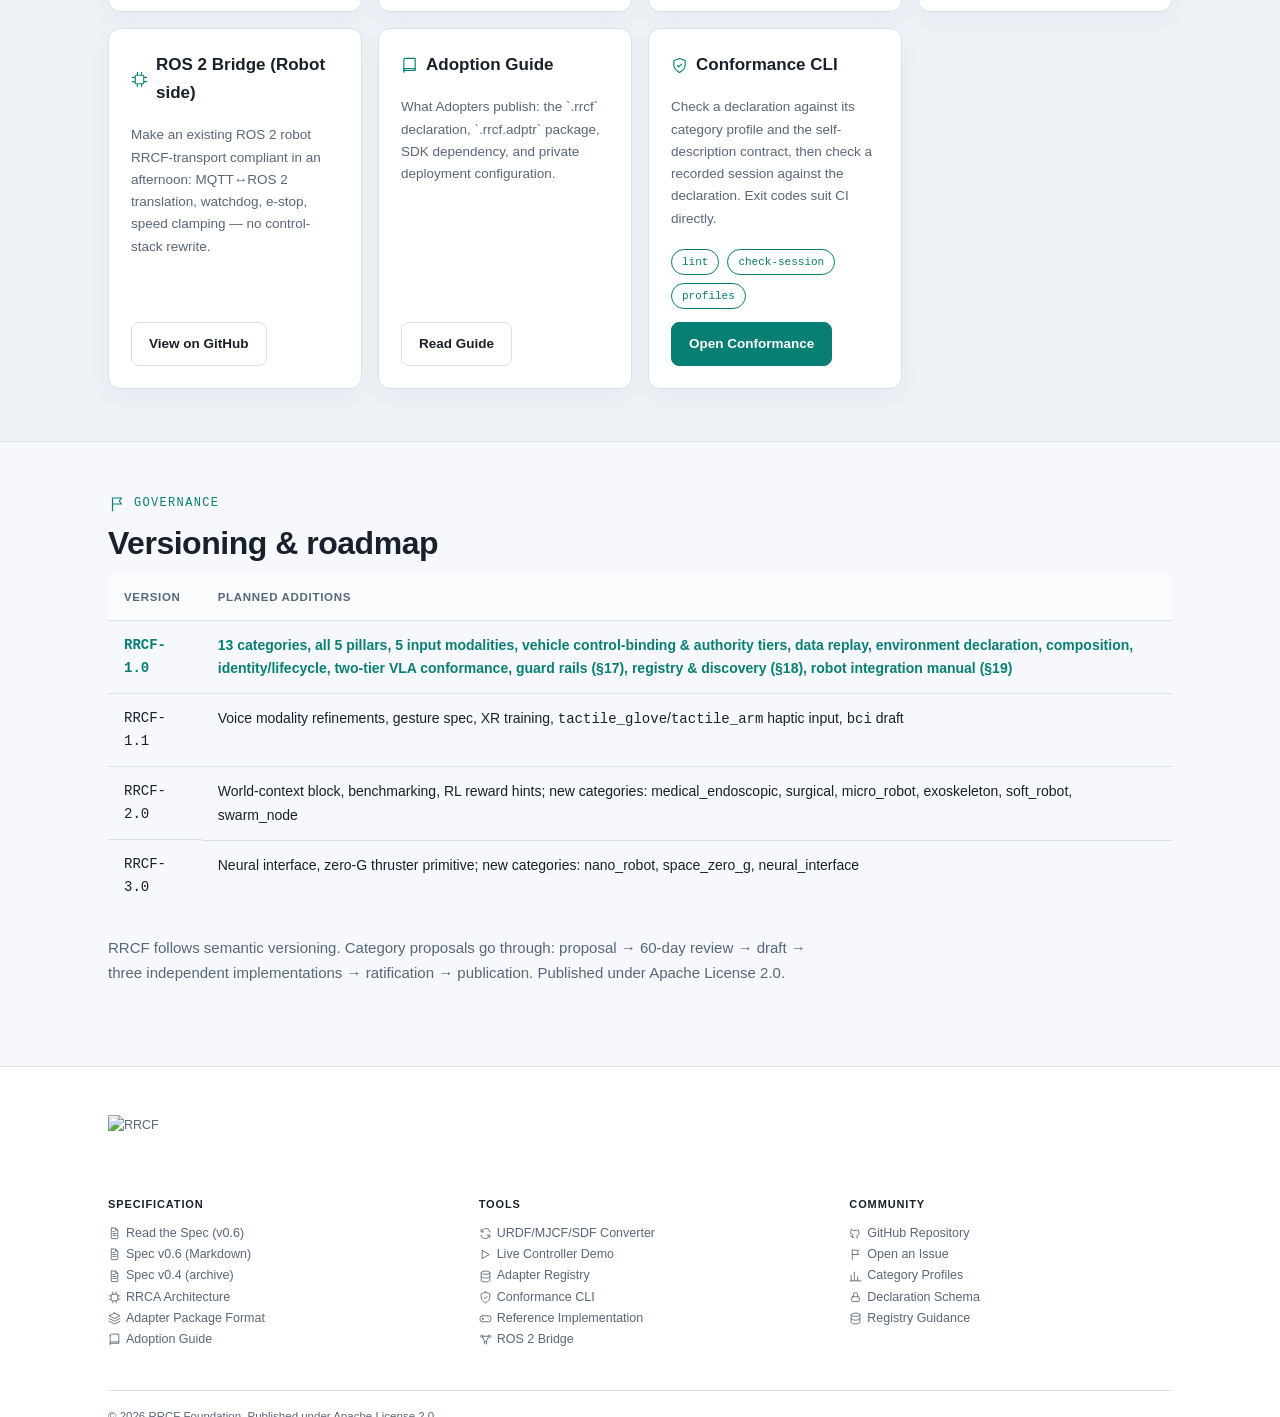
==== commit bed07559: "demo btn: move play icon after text, remove arrow" ====
--- a/index.html
+++ b/index.html
@@ -27,8 +27,8 @@
         <a class="btn btn-secondary" href="registry/index.html"><span class="icon" data-icon="database"></span>Explore the Standard</a>
       </div>
       <a class="btn btn-demo" href="demo/index.html">
+        Live Controller Demo
         <svg viewBox="0 0 24 24" fill="none" stroke="currentColor" stroke-width="2" stroke-linecap="round" stroke-linejoin="round" width="16" height="16" aria-hidden="true"><path d="M6 4.5v15l13-7.5-13-7.5Z"/></svg>
-        Live Controller Demo →
       </a>
       <div class="resource-links">
         <a href="tools/converter.html"><span class="icon" data-icon="sync"></span>Converter</a>
